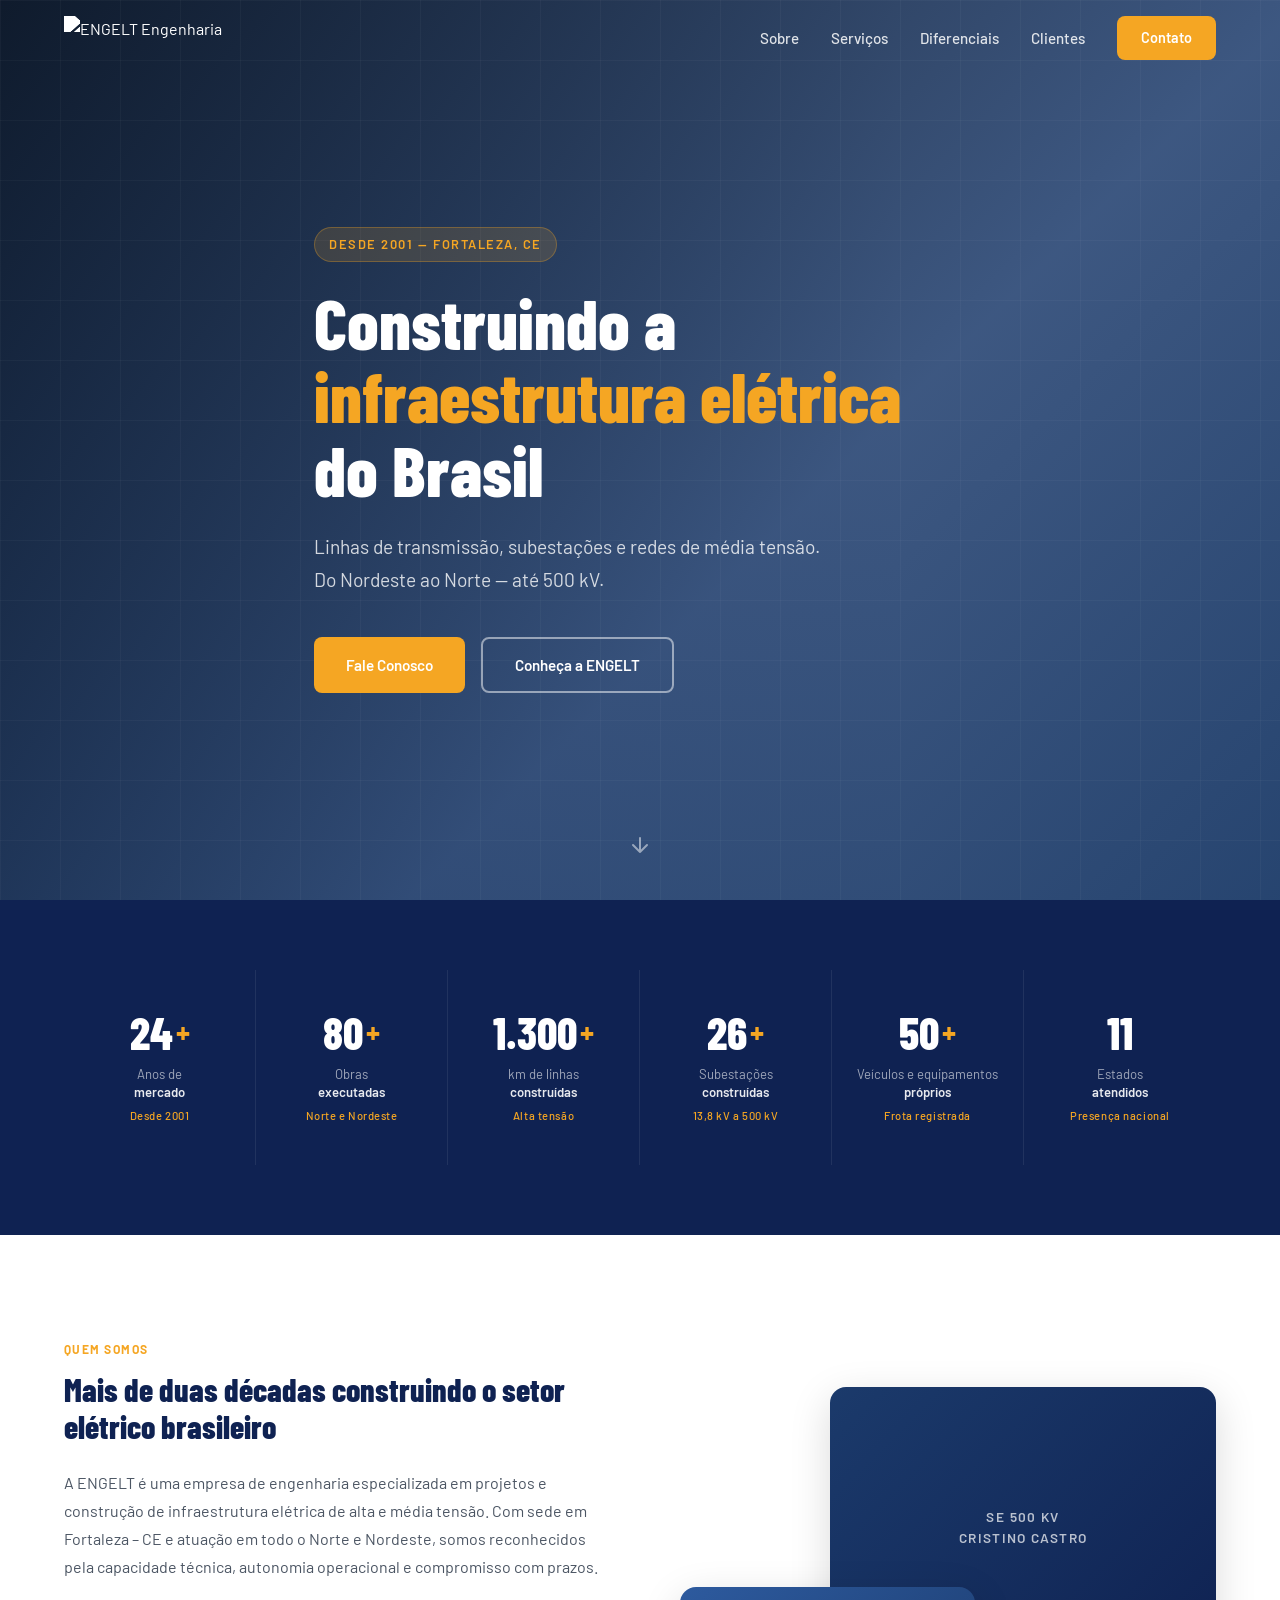
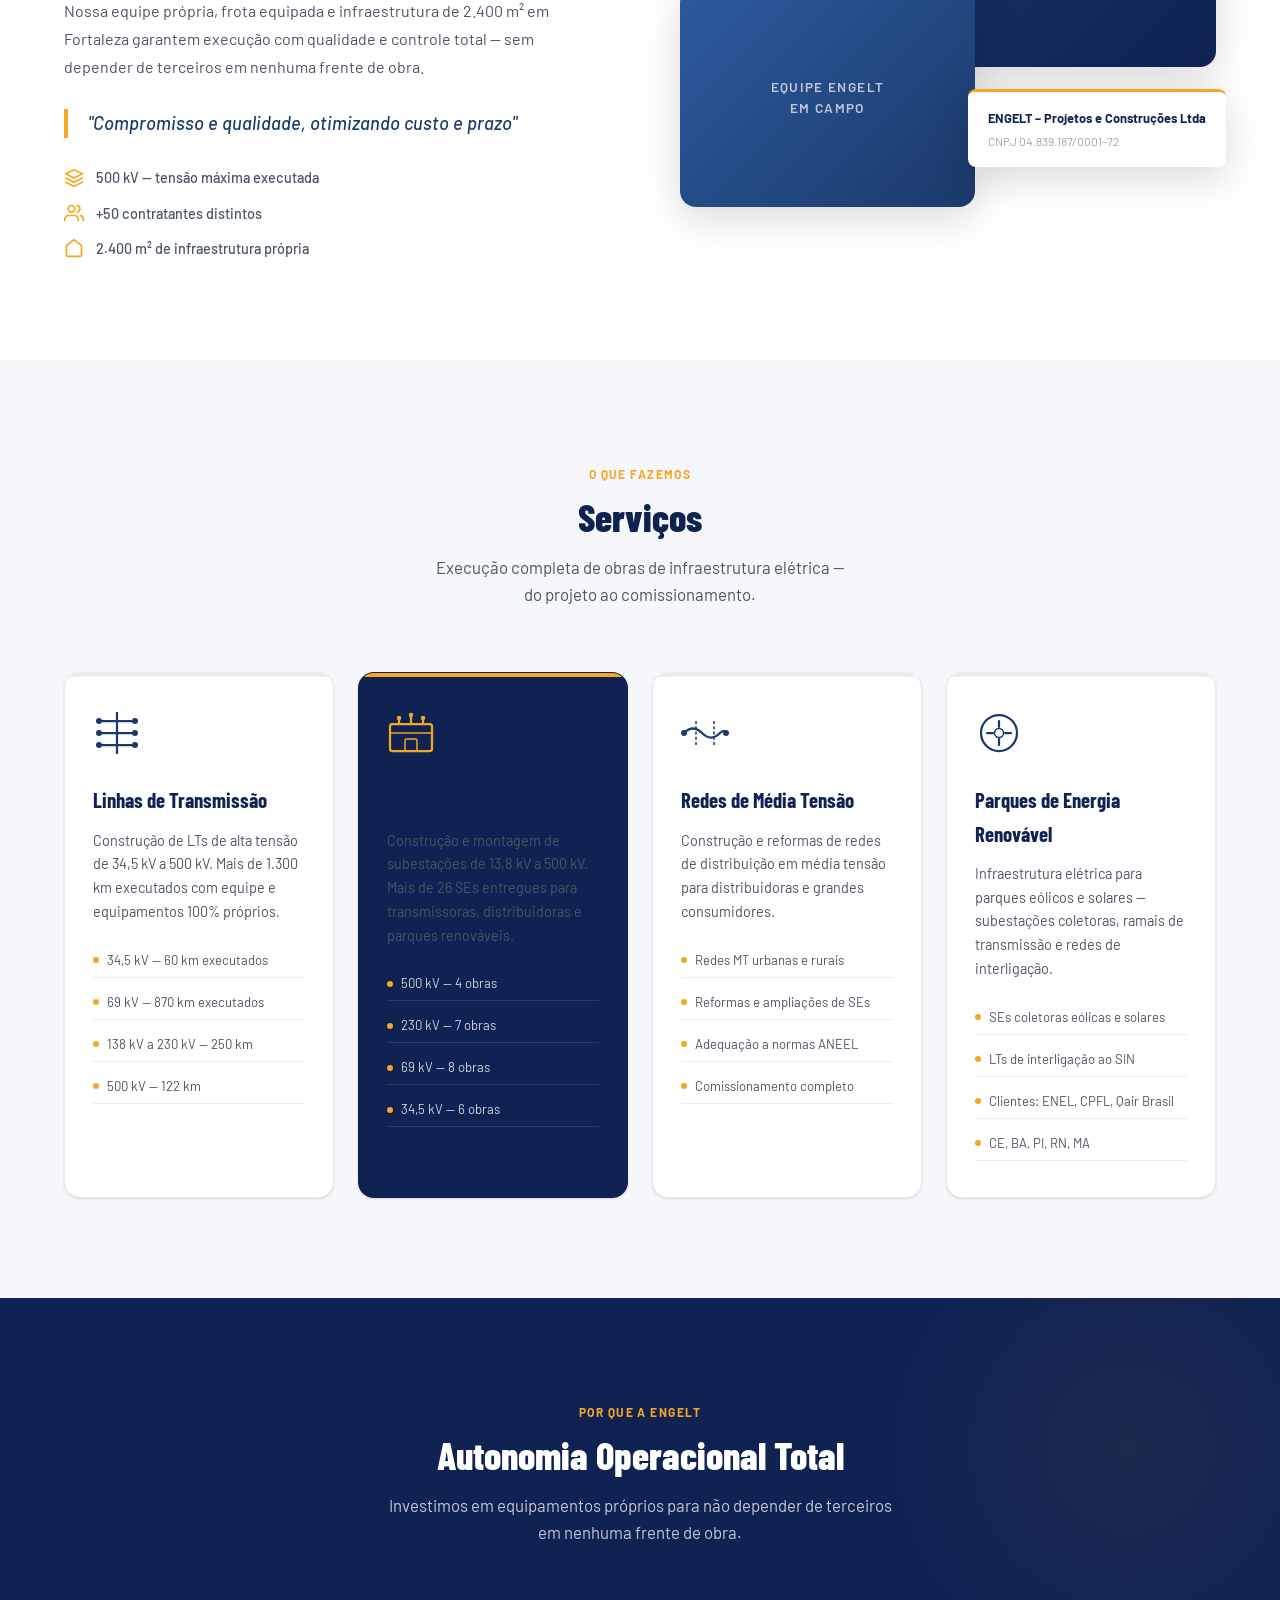
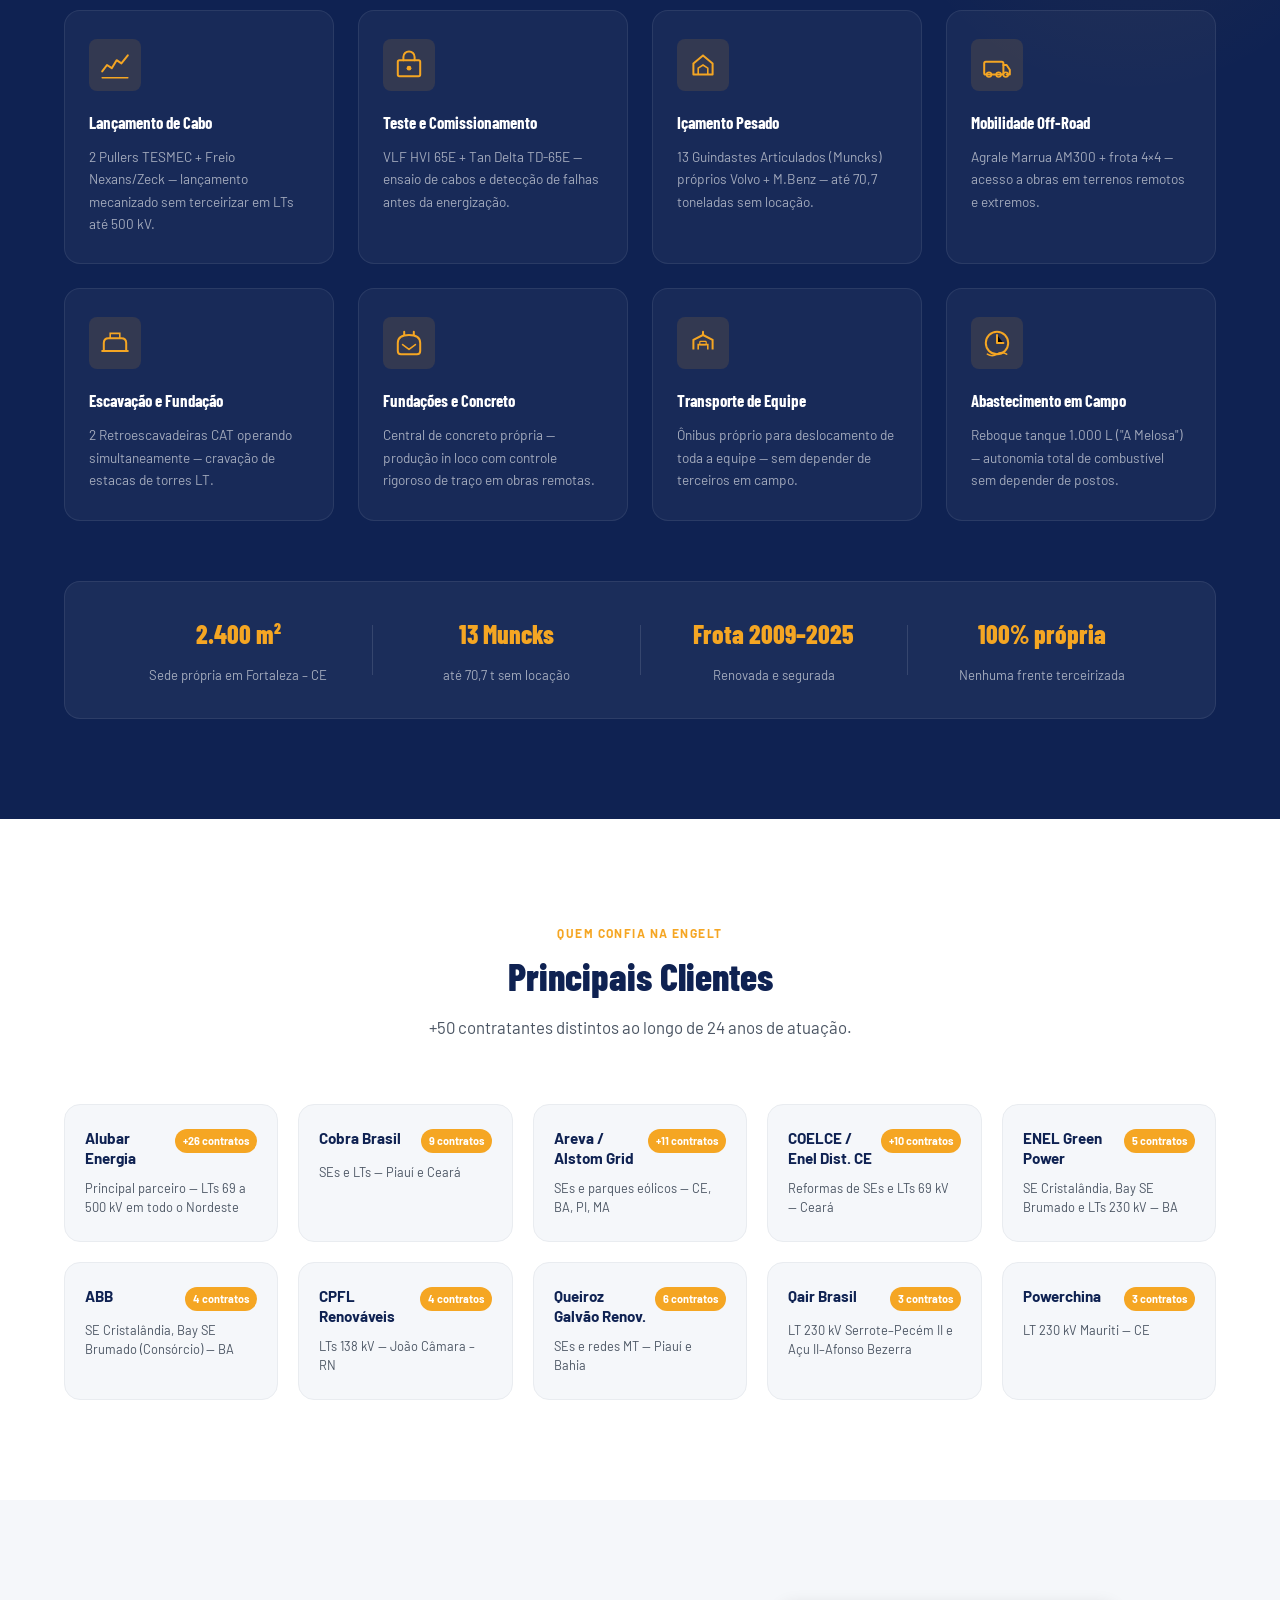
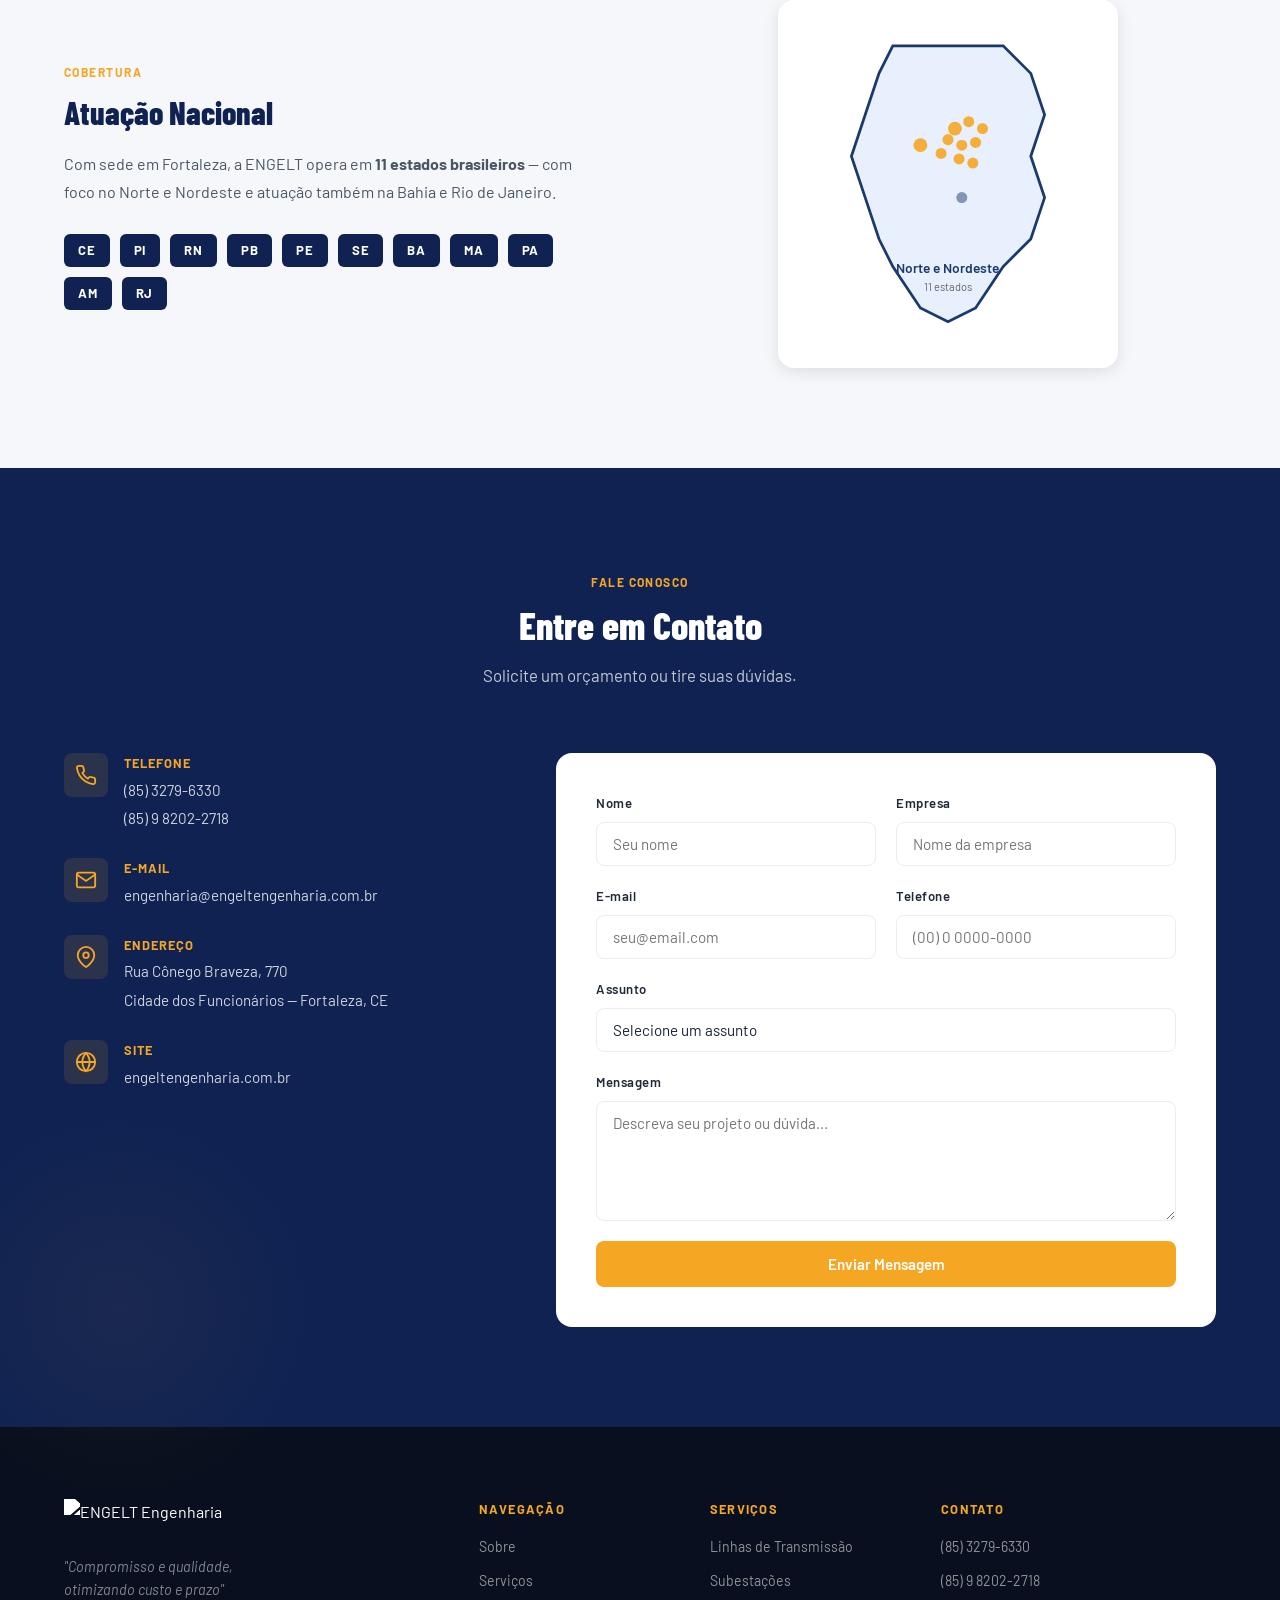
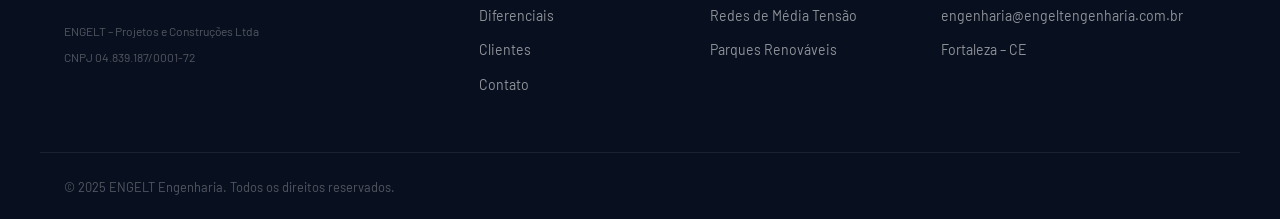
==== index.html @ f43aaa94 "Site institucional ENGELT Engenharia Site moderno em HTML/CSS/JS — navbar responsiva, seções de núme" ====
<!DOCTYPE html>
<html lang="pt-BR">
<head>
  <meta charset="UTF-8" />
  <meta name="viewport" content="width=device-width, initial-scale=1.0" />
  <title>ENGELT Engenharia — Infraestrutura Elétrica</title>
  <meta name="description" content="ENGELT Engenharia — +24 anos construindo a infraestrutura elétrica do Brasil. Linhas de transmissão, subestações e redes de média tensão até 500 kV." />
  <link rel="preconnect" href="https://fonts.googleapis.com" />
  <link rel="preconnect" href="https://fonts.gstatic.com" crossorigin />
  <link href="https://fonts.googleapis.com/css2?family=Barlow:ital,wght@0,400;0,500;0,600;0,700;0,800;1,400&family=Barlow+Condensed:wght@600;700;800&display=swap" rel="stylesheet" />
  <link rel="stylesheet" href="style.css" />
</head>
<body>

  <!-- ═══════════════════════════════════════════ NAVBAR -->
  <header class="navbar" id="navbar">
    <div class="container navbar__inner">
      <a href="#inicio" class="navbar__logo">
        <img src="../LOGO FUNDO TRANSPARENTE.png" alt="ENGELT Engenharia" height="44" />
      </a>
      <nav class="navbar__links" id="navLinks">
        <a href="#sobre">Sobre</a>
        <a href="#servicos">Serviços</a>
        <a href="#diferenciais">Diferenciais</a>
        <a href="#clientes">Clientes</a>
        <a href="#contato" class="btn btn--nav">Contato</a>
      </nav>
      <button class="navbar__toggle" id="navToggle" aria-label="Menu">
        <span></span><span></span><span></span>
      </button>
    </div>
  </header>

  <!-- ═══════════════════════════════════════════ HERO -->
  <section class="hero" id="inicio">
    <div class="hero__overlay"></div>
    <div class="hero__bg"></div>
    <div class="container hero__content">
      <span class="hero__tag">Desde 2001 — Fortaleza, CE</span>
      <h1 class="hero__title">
        Construindo a<br />
        <em>infraestrutura elétrica</em><br />
        do Brasil
      </h1>
      <p class="hero__sub">
        Linhas de transmissão, subestações e redes de média tensão.<br />
        Do Nordeste ao Norte — até 500 kV.
      </p>
      <div class="hero__actions">
        <a href="#contato" class="btn btn--primary">Fale Conosco</a>
        <a href="#sobre" class="btn btn--outline">Conheça a ENGELT</a>
      </div>
    </div>
    <a href="#numeros" class="hero__scroll" aria-label="Rolar">
      <svg viewBox="0 0 24 24" width="24" height="24"><path d="M12 5v14M5 12l7 7 7-7" stroke="currentColor" stroke-width="2" fill="none" stroke-linecap="round" stroke-linejoin="round"/></svg>
    </a>
  </section>

  <!-- ═══════════════════════════════════════════ NÚMEROS -->
  <section class="numeros" id="numeros">
    <div class="container">
      <div class="numeros__grid">
        <div class="numeros__item" data-aos>
          <span class="numeros__valor" data-count="24">0</span>
          <span class="numeros__plus">+</span>
          <p class="numeros__label">Anos de<br/><strong>mercado</strong></p>
          <span class="numeros__detalhe">Desde 2001</span>
        </div>
        <div class="numeros__item" data-aos>
          <span class="numeros__valor" data-count="80">0</span>
          <span class="numeros__plus">+</span>
          <p class="numeros__label">Obras<br/><strong>executadas</strong></p>
          <span class="numeros__detalhe">Norte e Nordeste</span>
        </div>
        <div class="numeros__item" data-aos>
          <span class="numeros__valor" data-count="1300">0</span>
          <span class="numeros__plus">+</span>
          <p class="numeros__label">km de linhas<br/><strong>construídas</strong></p>
          <span class="numeros__detalhe">Alta tensão</span>
        </div>
        <div class="numeros__item" data-aos>
          <span class="numeros__valor" data-count="26">0</span>
          <span class="numeros__plus">+</span>
          <p class="numeros__label">Subestações<br/><strong>construídas</strong></p>
          <span class="numeros__detalhe">13,8 kV a 500 kV</span>
        </div>
        <div class="numeros__item" data-aos>
          <span class="numeros__valor" data-count="50">0</span>
          <span class="numeros__plus">+</span>
          <p class="numeros__label">Veículos e equipamentos<br/><strong>próprios</strong></p>
          <span class="numeros__detalhe">Frota registrada</span>
        </div>
        <div class="numeros__item" data-aos>
          <span class="numeros__valor" data-count="11">0</span>
          <span class="numeros__plus"></span>
          <p class="numeros__label">Estados<br/><strong>atendidos</strong></p>
          <span class="numeros__detalhe">Presença nacional</span>
        </div>
      </div>
    </div>
  </section>

  <!-- ═══════════════════════════════════════════ SOBRE -->
  <section class="sobre" id="sobre">
    <div class="container sobre__inner">
      <div class="sobre__texto" data-aos>
        <span class="label-tag">Quem Somos</span>
        <h2>Mais de duas décadas construindo o setor elétrico brasileiro</h2>
        <p>
          A ENGELT é uma empresa de engenharia especializada em projetos e construção de infraestrutura elétrica de alta e média tensão. Com sede em Fortaleza – CE e atuação em todo o Norte e Nordeste, somos reconhecidos pela capacidade técnica, autonomia operacional e compromisso com prazos.
        </p>
        <p>
          Nossa equipe própria, frota equipada e infraestrutura de 2.400 m² em Fortaleza garantem execução com qualidade e controle total — sem depender de terceiros em nenhuma frente de obra.
        </p>
        <div class="sobre__destaque">
          <blockquote>
            "Compromisso e qualidade, otimizando custo e prazo"
          </blockquote>
        </div>
        <div class="sobre__badges">
          <div class="badge">
            <svg viewBox="0 0 24 24" width="20" height="20"><path d="M12 2L2 7l10 5 10-5-10-5zM2 17l10 5 10-5M2 12l10 5 10-5" stroke="currentColor" stroke-width="2" fill="none" stroke-linecap="round" stroke-linejoin="round"/></svg>
            <span>500 kV — tensão máxima executada</span>
          </div>
          <div class="badge">
            <svg viewBox="0 0 24 24" width="20" height="20"><path d="M17 21v-2a4 4 0 0 0-4-4H5a4 4 0 0 0-4 4v2M9 11a4 4 0 1 0 0-8 4 4 0 0 0 0 8zM23 21v-2a4 4 0 0 0-3-3.87M16 3.13a4 4 0 0 1 0 7.75" stroke="currentColor" stroke-width="2" fill="none" stroke-linecap="round" stroke-linejoin="round"/></svg>
            <span>+50 contratantes distintos</span>
          </div>
          <div class="badge">
            <svg viewBox="0 0 24 24" width="20" height="20"><path d="M3 9l9-7 9 7v11a2 2 0 0 1-2 2H5a2 2 0 0 1-2-2z" stroke="currentColor" stroke-width="2" fill="none" stroke-linecap="round" stroke-linejoin="round"/></svg>
            <span>2.400 m² de infraestrutura própria</span>
          </div>
        </div>
      </div>
      <div class="sobre__visual" data-aos>
        <div class="sobre__card-img sobre__card-img--1">
          <div class="img-placeholder img-placeholder--obra">
            <span>SE 500 kV<br/>Cristino Castro</span>
          </div>
        </div>
        <div class="sobre__card-img sobre__card-img--2">
          <div class="img-placeholder img-placeholder--equipe">
            <span>Equipe ENGELT<br/>em campo</span>
          </div>
        </div>
        <div class="sobre__stat-card">
          <strong>ENGELT – Projetos e Construções Ltda</strong>
          <span>CNPJ 04.839.187/0001-72</span>
        </div>
      </div>
    </div>
  </section>

  <!-- ═══════════════════════════════════════════ SERVIÇOS -->
  <section class="servicos" id="servicos">
    <div class="container">
      <div class="section-header" data-aos>
        <span class="label-tag">O que Fazemos</span>
        <h2>Serviços</h2>
        <p>Execução completa de obras de infraestrutura elétrica —<br/>do projeto ao comissionamento.</p>
      </div>
      <div class="servicos__grid">

        <div class="servico-card" data-aos>
          <div class="servico-card__icon">
            <svg viewBox="0 0 64 64" width="48" height="48">
              <line x1="32" y1="4" x2="32" y2="60" stroke="currentColor" stroke-width="3"/>
              <line x1="8" y1="16" x2="56" y2="16" stroke="currentColor" stroke-width="3"/>
              <line x1="8" y1="32" x2="56" y2="32" stroke="currentColor" stroke-width="3"/>
              <line x1="8" y1="48" x2="56" y2="48" stroke="currentColor" stroke-width="3"/>
              <circle cx="8" cy="16" r="4" fill="currentColor"/>
              <circle cx="56" cy="16" r="4" fill="currentColor"/>
              <circle cx="8" cy="32" r="4" fill="currentColor"/>
              <circle cx="56" cy="32" r="4" fill="currentColor"/>
              <circle cx="8" cy="48" r="4" fill="currentColor"/>
              <circle cx="56" cy="48" r="4" fill="currentColor"/>
            </svg>
          </div>
          <h3>Linhas de Transmissão</h3>
          <p>Construção de LTs de alta tensão de 34,5 kV a 500 kV. Mais de 1.300 km executados com equipe e equipamentos 100% próprios.</p>
          <ul class="servico-card__list">
            <li>34,5 kV — 60 km executados</li>
            <li>69 kV — 870 km executados</li>
            <li>138 kV a 230 kV — 250 km</li>
            <li>500 kV — 122 km</li>
          </ul>
        </div>

        <div class="servico-card servico-card--destaque" data-aos>
          <div class="servico-card__icon">
            <svg viewBox="0 0 64 64" width="48" height="48">
              <rect x="4" y="20" width="56" height="36" rx="3" stroke="currentColor" stroke-width="3" fill="none"/>
              <path d="M4 32h56" stroke="currentColor" stroke-width="2"/>
              <path d="M16 20V12M32 20V8M48 20V12" stroke="currentColor" stroke-width="3" stroke-linecap="round"/>
              <circle cx="16" cy="12" r="3" fill="currentColor"/>
              <circle cx="32" cy="8" r="3" fill="currentColor"/>
              <circle cx="48" cy="12" r="3" fill="currentColor"/>
              <rect x="24" y="40" width="16" height="16" rx="2" stroke="currentColor" stroke-width="2" fill="none"/>
            </svg>
          </div>
          <h3>Subestações</h3>
          <p>Construção e montagem de subestações de 13,8 kV a 500 kV. Mais de 26 SEs entregues para transmissoras, distribuidoras e parques renováveis.</p>
          <ul class="servico-card__list">
            <li>500 kV — 4 obras</li>
            <li>230 kV — 7 obras</li>
            <li>69 kV — 8 obras</li>
            <li>34,5 kV — 6 obras</li>
          </ul>
        </div>

        <div class="servico-card" data-aos>
          <div class="servico-card__icon">
            <svg viewBox="0 0 64 64" width="48" height="48">
              <path d="M4 32 Q 16 20 28 32 Q 40 44 52 32 Q 58 26 60 32" stroke="currentColor" stroke-width="3" fill="none" stroke-linecap="round"/>
              <circle cx="4" cy="32" r="4" fill="currentColor"/>
              <circle cx="60" cy="32" r="4" fill="currentColor"/>
              <path d="M20 48 L20 16 M44 48 L44 16" stroke="currentColor" stroke-width="2" stroke-dasharray="4 3"/>
            </svg>
          </div>
          <h3>Redes de Média Tensão</h3>
          <p>Construção e reformas de redes de distribuição em média tensão para distribuidoras e grandes consumidores.</p>
          <ul class="servico-card__list">
            <li>Redes MT urbanas e rurais</li>
            <li>Reformas e ampliações de SEs</li>
            <li>Adequação a normas ANEEL</li>
            <li>Comissionamento completo</li>
          </ul>
        </div>

        <div class="servico-card" data-aos>
          <div class="servico-card__icon">
            <svg viewBox="0 0 64 64" width="48" height="48">
              <circle cx="32" cy="32" r="24" stroke="currentColor" stroke-width="3" fill="none"/>
              <path d="M32 16v8M32 40v8M16 32h8M40 32h8" stroke="currentColor" stroke-width="3" stroke-linecap="round"/>
              <circle cx="32" cy="32" r="6" stroke="currentColor" stroke-width="2" fill="none"/>
            </svg>
          </div>
          <h3>Parques de Energia Renovável</h3>
          <p>Infraestrutura elétrica para parques eólicos e solares — subestações coletoras, ramais de transmissão e redes de interligação.</p>
          <ul class="servico-card__list">
            <li>SEs coletoras eólicas e solares</li>
            <li>LTs de interligação ao SIN</li>
            <li>Clientes: ENEL, CPFL, Qair Brasil</li>
            <li>CE, BA, PI, RN, MA</li>
          </ul>
        </div>

      </div>
    </div>
  </section>

  <!-- ═══════════════════════════════════════════ DIFERENCIAIS -->
  <section class="diferenciais" id="diferenciais">
    <div class="container">
      <div class="section-header section-header--light" data-aos>
        <span class="label-tag label-tag--light">Por que a ENGELT</span>
        <h2>Autonomia Operacional Total</h2>
        <p>Investimos em equipamentos próprios para não depender de terceiros<br/>em nenhuma frente de obra.</p>
      </div>
      <div class="diferenciais__grid">

        <div class="diferencial" data-aos>
          <div class="diferencial__icon">
            <svg viewBox="0 0 40 40" width="32" height="32"><path d="M4 28 L10 20 L16 24 L22 14 L28 18 L36 8" stroke="currentColor" stroke-width="2.5" fill="none" stroke-linecap="round" stroke-linejoin="round"/><path d="M4 36h32" stroke="currentColor" stroke-width="2" stroke-linecap="round"/></svg>
          </div>
          <h4>Lançamento de Cabo</h4>
          <p>2 Pullers TESMEC + Freio Nexans/Zeck — lançamento mecanizado sem terceirizar em LTs até 500 kV.</p>
        </div>

        <div class="diferencial" data-aos>
          <div class="diferencial__icon">
            <svg viewBox="0 0 40 40" width="32" height="32"><rect x="6" y="14" width="28" height="20" rx="2" stroke="currentColor" stroke-width="2.5" fill="none"/><path d="M13 14V10a7 7 0 0 1 14 0v4" stroke="currentColor" stroke-width="2.5" fill="none" stroke-linecap="round"/><circle cx="20" cy="24" r="3" fill="currentColor"/></svg>
          </div>
          <h4>Teste e Comissionamento</h4>
          <p>VLF HVI 65E + Tan Delta TD-65E — ensaio de cabos e detecção de falhas antes da energização.</p>
        </div>

        <div class="diferencial" data-aos>
          <div class="diferencial__icon">
            <svg viewBox="0 0 40 40" width="32" height="32"><path d="M8 32 L8 18 L20 8 L32 18 L32 32 Z" stroke="currentColor" stroke-width="2.5" fill="none" stroke-linejoin="round"/><path d="M14 32 L14 24 L20 20 L26 24 L26 32" stroke="currentColor" stroke-width="2" fill="none"/></svg>
          </div>
          <h4>Içamento Pesado</h4>
          <p>13 Guindastes Articulados (Muncks) próprios Volvo + M.Benz — até 70,7 toneladas sem locação.</p>
        </div>

        <div class="diferencial" data-aos>
          <div class="diferencial__icon">
            <svg viewBox="0 0 40 40" width="32" height="32"><rect x="4" y="16" width="24" height="16" rx="2" stroke="currentColor" stroke-width="2.5" fill="none"/><circle cx="10" cy="32" r="3" stroke="currentColor" stroke-width="2" fill="none"/><circle cx="22" cy="32" r="3" stroke="currentColor" stroke-width="2" fill="none"/><path d="M28 20h4l4 6v6h-4" stroke="currentColor" stroke-width="2.5" fill="none" stroke-linecap="round" stroke-linejoin="round"/><circle cx="31" cy="32" r="3" stroke="currentColor" stroke-width="2" fill="none"/></svg>
          </div>
          <h4>Mobilidade Off-Road</h4>
          <p>Agrale Marrua AM300 + frota 4×4 — acesso a obras em terrenos remotos e extremos.</p>
        </div>

        <div class="diferencial" data-aos>
          <div class="diferencial__icon">
            <svg viewBox="0 0 40 40" width="32" height="32"><path d="M6 30 L6 20 Q6 14 12 14 L28 14 Q34 14 34 20 L34 30" stroke="currentColor" stroke-width="2.5" fill="none" stroke-linecap="round"/><path d="M4 30h32" stroke="currentColor" stroke-width="2.5" stroke-linecap="round"/><path d="M14 14 L14 8 L26 8 L26 14" stroke="currentColor" stroke-width="2" fill="none"/></svg>
          </div>
          <h4>Escavação e Fundação</h4>
          <p>2 Retroescavadeiras CAT operando simultaneamente — cravação de estacas de torres LT.</p>
        </div>

        <div class="diferencial" data-aos>
          <div class="diferencial__icon">
            <svg viewBox="0 0 40 40" width="32" height="32"><path d="M6 20 Q6 10 20 10 Q34 10 34 20 L34 30 Q34 34 30 34 L10 34 Q6 34 6 30 Z" stroke="currentColor" stroke-width="2.5" fill="none"/><path d="M14 10 L14 6 M26 10 L26 6" stroke="currentColor" stroke-width="2.5" stroke-linecap="round"/><path d="M12 22 L20 28 L28 22" stroke="currentColor" stroke-width="2" fill="none" stroke-linecap="round" stroke-linejoin="round"/></svg>
          </div>
          <h4>Fundações e Concreto</h4>
          <p>Central de concreto própria — produção in loco com controle rigoroso de traço em obras remotas.</p>
        </div>

        <div class="diferencial" data-aos>
          <div class="diferencial__icon">
            <svg viewBox="0 0 40 40" width="32" height="32"><path d="M8 28 L8 16 L20 10 L32 16 L32 28" stroke="currentColor" stroke-width="2.5" fill="none" stroke-linejoin="round"/><path d="M20 10 L20 6" stroke="currentColor" stroke-width="2.5" stroke-linecap="round"/><path d="M14 28 L14 22 L26 22 L26 28" stroke="currentColor" stroke-width="2" fill="none"/><rect x="16" y="18" width="8" height="4" rx="1" stroke="currentColor" stroke-width="1.5" fill="none"/></svg>
          </div>
          <h4>Transporte de Equipe</h4>
          <p>Ônibus próprio para deslocamento de toda a equipe — sem depender de terceiros em campo.</p>
        </div>

        <div class="diferencial" data-aos>
          <div class="diferencial__icon">
            <svg viewBox="0 0 40 40" width="32" height="32"><circle cx="20" cy="20" r="14" stroke="currentColor" stroke-width="2.5" fill="none"/><path d="M20 10 L20 20 L28 20" stroke="currentColor" stroke-width="2.5" stroke-linecap="round" stroke-linejoin="round"/><path d="M8 34 Q14 38 20 34 Q26 30 32 34" stroke="currentColor" stroke-width="2" fill="none" stroke-linecap="round"/></svg>
          </div>
          <h4>Abastecimento em Campo</h4>
          <p>Reboque tanque 1.000 L ("A Melosa") — autonomia total de combustível sem depender de postos.</p>
        </div>

      </div>

      <div class="diferenciais__infra" data-aos>
        <div class="infra__item">
          <strong>2.400 m²</strong>
          <span>Sede própria em Fortaleza – CE</span>
        </div>
        <div class="infra__sep"></div>
        <div class="infra__item">
          <strong>13 Muncks</strong>
          <span>até 70,7 t sem locação</span>
        </div>
        <div class="infra__sep"></div>
        <div class="infra__item">
          <strong>Frota 2009–2025</strong>
          <span>Renovada e segurada</span>
        </div>
        <div class="infra__sep"></div>
        <div class="infra__item">
          <strong>100% própria</strong>
          <span>Nenhuma frente terceirizada</span>
        </div>
      </div>
    </div>
  </section>

  <!-- ═══════════════════════════════════════════ CLIENTES -->
  <section class="clientes" id="clientes">
    <div class="container">
      <div class="section-header" data-aos>
        <span class="label-tag">Quem Confia na ENGELT</span>
        <h2>Principais Clientes</h2>
        <p>+50 contratantes distintos ao longo de 24 anos de atuação.</p>
      </div>
      <div class="clientes__grid">
        <div class="cliente-card" data-aos>
          <div class="cliente-card__header">
            <h4>Alubar Energia</h4>
            <span class="badge-contratos">+26 contratos</span>
          </div>
          <p>Principal parceiro — LTs 69 a 500 kV em todo o Nordeste</p>
        </div>
        <div class="cliente-card" data-aos>
          <div class="cliente-card__header">
            <h4>Cobra Brasil</h4>
            <span class="badge-contratos">9 contratos</span>
          </div>
          <p>SEs e LTs — Piauí e Ceará</p>
        </div>
        <div class="cliente-card" data-aos>
          <div class="cliente-card__header">
            <h4>Areva / Alstom Grid</h4>
            <span class="badge-contratos">+11 contratos</span>
          </div>
          <p>SEs e parques eólicos — CE, BA, PI, MA</p>
        </div>
        <div class="cliente-card" data-aos>
          <div class="cliente-card__header">
            <h4>COELCE / Enel Dist. CE</h4>
            <span class="badge-contratos">+10 contratos</span>
          </div>
          <p>Reformas de SEs e LTs 69 kV — Ceará</p>
        </div>
        <div class="cliente-card" data-aos>
          <div class="cliente-card__header">
            <h4>ENEL Green Power</h4>
            <span class="badge-contratos">5 contratos</span>
          </div>
          <p>SE Cristalândia, Bay SE Brumado e LTs 230 kV — BA</p>
        </div>
        <div class="cliente-card" data-aos>
          <div class="cliente-card__header">
            <h4>ABB</h4>
            <span class="badge-contratos">4 contratos</span>
          </div>
          <p>SE Cristalândia, Bay SE Brumado (Consórcio) — BA</p>
        </div>
        <div class="cliente-card" data-aos>
          <div class="cliente-card__header">
            <h4>CPFL Renováveis</h4>
            <span class="badge-contratos">4 contratos</span>
          </div>
          <p>LTs 138 kV — João Câmara – RN</p>
        </div>
        <div class="cliente-card" data-aos>
          <div class="cliente-card__header">
            <h4>Queiroz Galvão Renov.</h4>
            <span class="badge-contratos">6 contratos</span>
          </div>
          <p>SEs e redes MT — Piauí e Bahia</p>
        </div>
        <div class="cliente-card" data-aos>
          <div class="cliente-card__header">
            <h4>Qair Brasil</h4>
            <span class="badge-contratos">3 contratos</span>
          </div>
          <p>LT 230 kV Serrote–Pecém II e Açu II–Afonso Bezerra</p>
        </div>
        <div class="cliente-card" data-aos>
          <div class="cliente-card__header">
            <h4>Powerchina</h4>
            <span class="badge-contratos">3 contratos</span>
          </div>
          <p>LT 230 kV Mauriti — CE</p>
        </div>
      </div>
    </div>
  </section>

  <!-- ═══════════════════════════════════════════ ATUAÇÃO -->
  <section class="atuacao">
    <div class="container">
      <div class="atuacao__inner" data-aos>
        <div class="atuacao__texto">
          <span class="label-tag">Cobertura</span>
          <h2>Atuação Nacional</h2>
          <p>Com sede em Fortaleza, a ENGELT opera em <strong>11 estados brasileiros</strong> — com foco no Norte e Nordeste e atuação também na Bahia e Rio de Janeiro.</p>
          <div class="atuacao__estados">
            <span>CE</span><span>PI</span><span>RN</span><span>PB</span>
            <span>PE</span><span>SE</span><span>BA</span><span>MA</span>
            <span>PA</span><span>AM</span><span>RJ</span>
          </div>
        </div>
        <div class="atuacao__mapa">
          <!-- SVG simplificado do Brasil com estados destacados -->
          <div class="mapa-placeholder">
            <div class="mapa-placeholder__inner">
              <svg viewBox="0 0 200 220" width="100%" style="max-width:320px">
                <!-- Contorno simplificado do Brasil -->
                <path d="M60 10 L140 10 L160 30 L170 60 L160 90 L170 120 L160 150 L140 170 L120 200 L100 210 L80 200 L60 170 L50 150 L40 120 L30 90 L40 60 L50 30 Z" fill="#e8f0fe" stroke="#1B3A6B" stroke-width="2"/>
                <!-- Estados destacados (simplificado) -->
                <circle cx="105" cy="70" r="5" fill="#F5A623" opacity="0.9"/>
                <circle cx="115" cy="65" r="4" fill="#F5A623" opacity="0.9"/>
                <circle cx="125" cy="70" r="4" fill="#F5A623" opacity="0.9"/>
                <circle cx="120" cy="80" r="4" fill="#F5A623" opacity="0.9"/>
                <circle cx="110" cy="82" r="4" fill="#F5A623" opacity="0.9"/>
                <circle cx="100" cy="78" r="4" fill="#F5A623" opacity="0.9"/>
                <circle cx="108" cy="92" r="4" fill="#F5A623" opacity="0.9"/>
                <circle cx="118" cy="95" r="4" fill="#F5A623" opacity="0.9"/>
                <circle cx="95" cy="88" r="4" fill="#F5A623" opacity="0.9"/>
                <circle cx="80" cy="82" r="5" fill="#F5A623" opacity="0.9"/>
                <circle cx="110" cy="120" r="4" fill="#1B3A6B" opacity="0.5"/>
                <!-- Label -->
                <text x="100" y="175" text-anchor="middle" font-size="10" fill="#1B3A6B" font-family="Barlow, sans-serif" font-weight="600">Norte e Nordeste</text>
                <text x="100" y="188" text-anchor="middle" font-size="8" fill="#666" font-family="Barlow, sans-serif">11 estados</text>
              </svg>
            </div>
          </div>
        </div>
      </div>
    </div>
  </section>

  <!-- ═══════════════════════════════════════════ CONTATO -->
  <section class="contato" id="contato">
    <div class="container">
      <div class="section-header section-header--light" data-aos>
        <span class="label-tag label-tag--light">Fale Conosco</span>
        <h2>Entre em Contato</h2>
        <p>Solicite um orçamento ou tire suas dúvidas.</p>
      </div>
      <div class="contato__inner">
        <div class="contato__info" data-aos>
          <div class="contato__item">
            <div class="contato__item-icon">
              <svg viewBox="0 0 24 24" width="22" height="22"><path d="M22 16.92v3a2 2 0 0 1-2.18 2 19.79 19.79 0 0 1-8.63-3.07 19.5 19.5 0 0 1-6-6A19.79 19.79 0 0 1 2.12 4.18 2 2 0 0 1 4.11 2h3a2 2 0 0 1 2 1.72c.127.96.361 1.903.7 2.81a2 2 0 0 1-.45 2.11L8.09 9.91a16 16 0 0 0 6 6l1.27-1.27a2 2 0 0 1 2.11-.45c.907.339 1.85.573 2.81.7A2 2 0 0 1 22 16.92z" stroke="currentColor" stroke-width="2" fill="none"/></svg>
            </div>
            <div>
              <strong>Telefone</strong>
              <a href="tel:+558532796330">(85) 3279-6330</a>
              <a href="tel:+5585982022718">(85) 9 8202-2718</a>
            </div>
          </div>
          <div class="contato__item">
            <div class="contato__item-icon">
              <svg viewBox="0 0 24 24" width="22" height="22"><path d="M4 4h16c1.1 0 2 .9 2 2v12c0 1.1-.9 2-2 2H4c-1.1 0-2-.9-2-2V6c0-1.1.9-2 2-2z" stroke="currentColor" stroke-width="2" fill="none"/><polyline points="22,6 12,13 2,6" stroke="currentColor" stroke-width="2" fill="none"/></svg>
            </div>
            <div>
              <strong>E-mail</strong>
              <a href="mailto:engenharia@engeltengenharia.com.br">engenharia@engeltengenharia.com.br</a>
            </div>
          </div>
          <div class="contato__item">
            <div class="contato__item-icon">
              <svg viewBox="0 0 24 24" width="22" height="22"><path d="M21 10c0 7-9 13-9 13s-9-6-9-13a9 9 0 0 1 18 0z" stroke="currentColor" stroke-width="2" fill="none"/><circle cx="12" cy="10" r="3" stroke="currentColor" stroke-width="2" fill="none"/></svg>
            </div>
            <div>
              <strong>Endereço</strong>
              <span>Rua Cônego Braveza, 770</span>
              <span>Cidade dos Funcionários — Fortaleza, CE</span>
            </div>
          </div>
          <div class="contato__item">
            <div class="contato__item-icon">
              <svg viewBox="0 0 24 24" width="22" height="22"><circle cx="12" cy="12" r="10" stroke="currentColor" stroke-width="2" fill="none"/><path d="M2 12h20M12 2a15.3 15.3 0 0 1 4 10 15.3 15.3 0 0 1-4 10 15.3 15.3 0 0 1-4-10 15.3 15.3 0 0 1 4-10z" stroke="currentColor" stroke-width="2" fill="none"/></svg>
            </div>
            <div>
              <strong>Site</strong>
              <span>engeltengenharia.com.br</span>
            </div>
          </div>
        </div>

        <form class="contato__form" data-aos id="contatoForm">
          <div class="form-row">
            <div class="form-group">
              <label for="nome">Nome</label>
              <input type="text" id="nome" name="nome" placeholder="Seu nome" required />
            </div>
            <div class="form-group">
              <label for="empresa">Empresa</label>
              <input type="text" id="empresa" name="empresa" placeholder="Nome da empresa" />
            </div>
          </div>
          <div class="form-row">
            <div class="form-group">
              <label for="email">E-mail</label>
              <input type="email" id="email" name="email" placeholder="seu@email.com" required />
            </div>
            <div class="form-group">
              <label for="telefone">Telefone</label>
              <input type="tel" id="telefone" name="telefone" placeholder="(00) 0 0000-0000" />
            </div>
          </div>
          <div class="form-group">
            <label for="assunto">Assunto</label>
            <select id="assunto" name="assunto">
              <option value="">Selecione um assunto</option>
              <option>Orçamento — Linhas de Transmissão</option>
              <option>Orçamento — Subestações</option>
              <option>Orçamento — Redes MT</option>
              <option>Orçamento — Parques Renováveis</option>
              <option>Informações Gerais</option>
              <option>Outro</option>
            </select>
          </div>
          <div class="form-group">
            <label for="mensagem">Mensagem</label>
            <textarea id="mensagem" name="mensagem" rows="5" placeholder="Descreva seu projeto ou dúvida..." required></textarea>
          </div>
          <button type="submit" class="btn btn--primary btn--full">Enviar Mensagem</button>
        </form>
      </div>
    </div>
  </section>

  <!-- ═══════════════════════════════════════════ FOOTER -->
  <footer class="footer">
    <div class="container footer__inner">
      <div class="footer__brand">
        <img src="../LOGO FUNDO TRANSPARENTE.png" alt="ENGELT Engenharia" height="40" />
        <p>"Compromisso e qualidade,<br/>otimizando custo e prazo"</p>
        <span class="footer__cnpj">ENGELT – Projetos e Construções Ltda<br/>CNPJ 04.839.187/0001-72</span>
      </div>
      <div class="footer__links">
        <strong>Navegação</strong>
        <a href="#sobre">Sobre</a>
        <a href="#servicos">Serviços</a>
        <a href="#diferenciais">Diferenciais</a>
        <a href="#clientes">Clientes</a>
        <a href="#contato">Contato</a>
      </div>
      <div class="footer__links">
        <strong>Serviços</strong>
        <a href="#servicos">Linhas de Transmissão</a>
        <a href="#servicos">Subestações</a>
        <a href="#servicos">Redes de Média Tensão</a>
        <a href="#servicos">Parques Renováveis</a>
      </div>
      <div class="footer__contato">
        <strong>Contato</strong>
        <a href="tel:+558532796330">(85) 3279-6330</a>
        <a href="tel:+5585982022718">(85) 9 8202-2718</a>
        <a href="mailto:engenharia@engeltengenharia.com.br">engenharia@engeltengenharia.com.br</a>
        <span>Fortaleza – CE</span>
      </div>
    </div>
    <div class="footer__bottom">
      <div class="container">
        <span>© 2025 ENGELT Engenharia. Todos os direitos reservados.</span>
      </div>
    </div>
  </footer>

  <script src="script.js"></script>
</body>
</html>
---- style.css ----
/* ═══════════════════════════════════════════════════════════
   ENGELT ENGENHARIA — style.css
   ═══════════════════════════════════════════════════════════ */

/* ── Reset & Base ── */
*, *::before, *::after { box-sizing: border-box; margin: 0; padding: 0; }

:root {
  --blue-dark:    #0f2252;
  --blue:         #1B3A6B;
  --blue-mid:     #1e4a8a;
  --blue-light:   #e8f0fe;
  --orange:       #F5A623;
  --orange-dark:  #d4891a;
  --white:        #ffffff;
  --gray-100:     #f5f7fa;
  --gray-200:     #e9ecf0;
  --gray-400:     #9ca3af;
  --gray-600:     #4b5563;
  --gray-800:     #1f2937;
  --text:         #1a2233;

  --font: 'Barlow', system-ui, sans-serif;
  --font-cond: 'Barlow Condensed', 'Barlow', sans-serif;

  --radius:    8px;
  --radius-lg: 16px;
  --shadow-sm: 0 1px 3px rgba(0,0,0,.08), 0 1px 2px rgba(0,0,0,.06);
  --shadow:    0 4px 16px rgba(0,0,0,.10);
  --shadow-lg: 0 12px 40px rgba(0,0,0,.15);

  --transition: 0.25s ease;
  --section-py: 100px;
}

html { scroll-behavior: smooth; font-size: 16px; }

body {
  font-family: var(--font);
  color: var(--text);
  background: var(--white);
  line-height: 1.6;
  -webkit-font-smoothing: antialiased;
}

img { max-width: 100%; display: block; }
a { color: inherit; text-decoration: none; }
ul { list-style: none; }
button { cursor: pointer; border: none; background: none; font-family: inherit; }

.container {
  width: 100%;
  max-width: 1200px;
  margin: 0 auto;
  padding: 0 24px;
}

/* ── Utilities ── */
.label-tag {
  display: inline-block;
  font-size: 0.75rem;
  font-weight: 700;
  letter-spacing: 0.12em;
  text-transform: uppercase;
  color: var(--orange);
  margin-bottom: 12px;
}
.label-tag--light { color: var(--orange); }

.section-header {
  text-align: center;
  max-width: 640px;
  margin: 0 auto 64px;
}
.section-header h2 {
  font-family: var(--font-cond);
  font-size: clamp(2rem, 3vw, 2.75rem);
  font-weight: 800;
  line-height: 1.1;
  color: var(--blue-dark);
  margin-bottom: 16px;
}
.section-header p {
  color: var(--gray-600);
  font-size: 1.05rem;
}
.section-header--light h2 { color: var(--white); }
.section-header--light p  { color: rgba(255,255,255,.75); }

/* ── Buttons ── */
.btn {
  display: inline-flex;
  align-items: center;
  gap: 8px;
  padding: 14px 32px;
  border-radius: var(--radius);
  font-family: var(--font);
  font-size: 0.95rem;
  font-weight: 600;
  transition: all var(--transition);
  white-space: nowrap;
}
.btn--primary {
  background: var(--orange);
  color: var(--white);
}
.btn--primary:hover {
  background: var(--orange-dark);
  transform: translateY(-2px);
  box-shadow: 0 6px 20px rgba(245,166,35,.4);
}
.btn--outline {
  background: transparent;
  color: var(--white);
  border: 2px solid rgba(255,255,255,.5);
}
.btn--outline:hover {
  border-color: var(--white);
  background: rgba(255,255,255,.1);
}
.btn--nav {
  background: var(--orange);
  color: var(--white);
  padding: 10px 24px;
  font-size: 0.9rem;
}
.btn--nav:hover { background: var(--orange-dark); }
.btn--full { width: 100%; justify-content: center; }

/* ── AOS (Animate on Scroll) ── */
[data-aos] {
  opacity: 0;
  transform: translateY(28px);
  transition: opacity 0.6s ease, transform 0.6s ease;
}
[data-aos].aos-visible {
  opacity: 1;
  transform: translateY(0);
}

/* ═══════════════════════════════════════════ NAVBAR */
.navbar {
  position: fixed;
  top: 0;
  left: 0;
  right: 0;
  z-index: 1000;
  padding: 16px 0;
  transition: background var(--transition), box-shadow var(--transition), padding var(--transition);
}
.navbar.scrolled {
  background: var(--blue-dark);
  box-shadow: 0 2px 20px rgba(0,0,0,.25);
  padding: 10px 0;
}
.navbar__inner {
  display: flex;
  align-items: center;
  justify-content: space-between;
  gap: 24px;
}
.navbar__logo img { height: 44px; transition: height var(--transition); filter: brightness(0) invert(1); }
.navbar.scrolled .navbar__logo img { height: 38px; }
.navbar__links {
  display: flex;
  align-items: center;
  gap: 32px;
}
.navbar__links a:not(.btn) {
  color: rgba(255,255,255,.85);
  font-size: 0.95rem;
  font-weight: 500;
  transition: color var(--transition);
  position: relative;
}
.navbar__links a:not(.btn)::after {
  content: '';
  position: absolute;
  bottom: -4px;
  left: 0;
  width: 0;
  height: 2px;
  background: var(--orange);
  transition: width var(--transition);
}
.navbar__links a:not(.btn):hover { color: var(--white); }
.navbar__links a:not(.btn):hover::after { width: 100%; }
.navbar__toggle {
  display: none;
  flex-direction: column;
  gap: 5px;
  width: 32px;
  padding: 4px 0;
}
.navbar__toggle span {
  display: block;
  height: 2px;
  background: var(--white);
  border-radius: 2px;
  transition: all var(--transition);
}

/* ═══════════════════════════════════════════ HERO */
.hero {
  position: relative;
  min-height: 100vh;
  display: flex;
  align-items: center;
  overflow: hidden;
}
.hero__bg {
  position: absolute;
  inset: 0;
  background:
    linear-gradient(135deg, #0a1628 0%, #1B3A6B 40%, #0f3060 100%);
  background-image:
    linear-gradient(135deg, rgba(10,22,40,.95) 0%, rgba(27,58,107,.85) 60%, rgba(15,48,96,.9) 100%),
    url('img/hero-bg.jpg');
  background-size: cover;
  background-position: center;
}
/* Grid pattern overlay */
.hero__bg::after {
  content: '';
  position: absolute;
  inset: 0;
  background-image:
    linear-gradient(rgba(255,255,255,.03) 1px, transparent 1px),
    linear-gradient(90deg, rgba(255,255,255,.03) 1px, transparent 1px);
  background-size: 60px 60px;
}
.hero__overlay {
  position: absolute;
  inset: 0;
  background: linear-gradient(to right, rgba(10,22,40,.6) 0%, transparent 70%);
  pointer-events: none;
}
.hero__content {
  position: relative;
  z-index: 2;
  max-width: 700px;
  padding-top: 100px;
  padding-bottom: 80px;
}
.hero__tag {
  display: inline-block;
  font-size: 0.8rem;
  font-weight: 600;
  letter-spacing: 0.12em;
  text-transform: uppercase;
  color: var(--orange);
  background: rgba(245,166,35,.15);
  border: 1px solid rgba(245,166,35,.3);
  padding: 6px 14px;
  border-radius: 100px;
  margin-bottom: 24px;
}
.hero__title {
  font-family: var(--font-cond);
  font-size: clamp(2.6rem, 5.5vw, 4.5rem);
  font-weight: 800;
  line-height: 1.05;
  color: var(--white);
  margin-bottom: 24px;
}
.hero__title em {
  font-style: normal;
  color: var(--orange);
}
.hero__sub {
  font-size: clamp(1rem, 1.5vw, 1.2rem);
  color: rgba(255,255,255,.8);
  margin-bottom: 40px;
  line-height: 1.7;
}
.hero__actions {
  display: flex;
  gap: 16px;
  flex-wrap: wrap;
}
.hero__scroll {
  position: absolute;
  bottom: 36px;
  left: 50%;
  transform: translateX(-50%);
  color: rgba(255,255,255,.5);
  animation: bounce 2.5s ease-in-out infinite;
  z-index: 2;
  transition: color var(--transition);
}
.hero__scroll:hover { color: var(--orange); }
@keyframes bounce {
  0%, 100% { transform: translateX(-50%) translateY(0); }
  50%       { transform: translateX(-50%) translateY(8px); }
}

/* ═══════════════════════════════════════════ NÚMEROS */
.numeros {
  background: var(--blue-dark);
  padding: 70px 0;
}
.numeros__grid {
  display: grid;
  grid-template-columns: repeat(6, 1fr);
  gap: 0;
}
.numeros__item {
  position: relative;
  text-align: center;
  padding: 40px 20px;
  border-right: 1px solid rgba(255,255,255,.08);
}
.numeros__item:last-child { border-right: none; }
.numeros__item::before {
  content: '';
  position: absolute;
  top: 50%;
  left: 50%;
  width: 0;
  height: 0;
  background: rgba(245,166,35,.05);
  border-radius: 50%;
  transform: translate(-50%, -50%);
  transition: width 0.4s ease, height 0.4s ease;
}
.numeros__item:hover::before { width: 140px; height: 140px; }

.numeros__valor {
  display: inline-block;
  font-family: var(--font-cond);
  font-size: clamp(2.2rem, 3.5vw, 3.2rem);
  font-weight: 800;
  color: var(--white);
  line-height: 1;
}
.numeros__plus {
  font-family: var(--font-cond);
  font-size: 2rem;
  font-weight: 700;
  color: var(--orange);
  vertical-align: super;
  line-height: 1;
}
.numeros__label {
  font-size: 0.82rem;
  color: rgba(255,255,255,.6);
  line-height: 1.4;
  margin-top: 8px;
}
.numeros__label strong {
  display: block;
  color: rgba(255,255,255,.9);
  font-weight: 600;
}
.numeros__detalhe {
  display: block;
  font-size: 0.7rem;
  color: var(--orange);
  margin-top: 6px;
  font-weight: 500;
  letter-spacing: 0.05em;
}

/* ═══════════════════════════════════════════ SOBRE */
.sobre {
  padding: var(--section-py) 0;
  background: var(--white);
}
.sobre__inner {
  display: grid;
  grid-template-columns: 1fr 1fr;
  gap: 80px;
  align-items: center;
}
.sobre__texto .label-tag { margin-bottom: 12px; }
.sobre__texto h2 {
  font-family: var(--font-cond);
  font-size: clamp(1.8rem, 2.5vw, 2.5rem);
  font-weight: 800;
  color: var(--blue-dark);
  line-height: 1.15;
  margin-bottom: 24px;
}
.sobre__texto p {
  color: var(--gray-600);
  font-size: 1rem;
  line-height: 1.75;
  margin-bottom: 16px;
}
.sobre__destaque {
  margin: 28px 0;
  border-left: 4px solid var(--orange);
  padding-left: 20px;
}
.sobre__destaque blockquote {
  font-size: 1.15rem;
  font-style: italic;
  color: var(--blue);
  font-weight: 500;
}
.sobre__badges {
  display: flex;
  flex-direction: column;
  gap: 12px;
  margin-top: 28px;
}
.badge {
  display: flex;
  align-items: center;
  gap: 12px;
  font-size: 0.9rem;
  font-weight: 500;
  color: var(--gray-600);
}
.badge svg { color: var(--orange); flex-shrink: 0; }

/* Visual side */
.sobre__visual {
  position: relative;
  height: 420px;
}
.sobre__card-img {
  position: absolute;
  border-radius: var(--radius-lg);
  overflow: hidden;
  box-shadow: var(--shadow-lg);
}
.sobre__card-img--1 {
  width: 72%;
  height: 280px;
  top: 0;
  right: 0;
}
.sobre__card-img--2 {
  width: 55%;
  height: 220px;
  bottom: 0;
  left: 0;
  z-index: 2;
}
.img-placeholder {
  width: 100%;
  height: 100%;
  display: flex;
  align-items: center;
  justify-content: center;
}
.img-placeholder--obra {
  background: linear-gradient(135deg, #1B3A6B, #0f2252);
}
.img-placeholder--equipe {
  background: linear-gradient(135deg, #2d5a9e, #1B3A6B);
}
.img-placeholder span {
  color: rgba(255,255,255,.7);
  font-size: 0.85rem;
  font-weight: 600;
  text-align: center;
  text-transform: uppercase;
  letter-spacing: 0.1em;
}
.sobre__stat-card {
  position: absolute;
  bottom: 40px;
  right: -10px;
  background: var(--white);
  border-radius: var(--radius);
  padding: 16px 20px;
  box-shadow: var(--shadow-lg);
  z-index: 3;
  display: flex;
  flex-direction: column;
  gap: 4px;
  border-top: 3px solid var(--orange);
}
.sobre__stat-card strong {
  font-size: 0.8rem;
  font-weight: 700;
  color: var(--blue-dark);
}
.sobre__stat-card span {
  font-size: 0.75rem;
  color: var(--gray-400);
}

/* ═══════════════════════════════════════════ SERVIÇOS */
.servicos {
  padding: var(--section-py) 0;
  background: var(--gray-100);
}
.servicos__grid {
  display: grid;
  grid-template-columns: repeat(4, 1fr);
  gap: 24px;
}
.servico-card {
  background: var(--white);
  border-radius: var(--radius-lg);
  padding: 36px 28px;
  box-shadow: var(--shadow-sm);
  border: 1px solid var(--gray-200);
  transition: transform var(--transition), box-shadow var(--transition), border-color var(--transition);
  position: relative;
  overflow: hidden;
}
.servico-card::before {
  content: '';
  position: absolute;
  top: 0;
  left: 0;
  right: 0;
  height: 4px;
  background: var(--gray-200);
  transition: background var(--transition);
}
.servico-card:hover {
  transform: translateY(-6px);
  box-shadow: var(--shadow-lg);
  border-color: transparent;
}
.servico-card:hover::before { background: var(--orange); }
.servico-card--destaque {
  background: var(--blue-dark);
  border-color: transparent;
  color: var(--white);
}
.servico-card--destaque::before { background: var(--orange); }
.servico-card--destaque h3 { color: var(--white); }
.servico-card--destaque p  { color: rgba(255,255,255,.75); }
.servico-card--destaque .servico-card__list li { color: rgba(255,255,255,.8); border-color: rgba(255,255,255,.1); }
.servico-card--destaque .servico-card__icon { color: var(--orange); }
.servico-card__icon {
  color: var(--blue);
  margin-bottom: 20px;
}
.servico-card h3 {
  font-family: var(--font-cond);
  font-size: 1.3rem;
  font-weight: 700;
  color: var(--blue-dark);
  margin-bottom: 12px;
}
.servico-card p {
  font-size: 0.9rem;
  color: var(--gray-600);
  line-height: 1.65;
  margin-bottom: 20px;
}
.servico-card__list {
  display: flex;
  flex-direction: column;
  gap: 8px;
}
.servico-card__list li {
  font-size: 0.82rem;
  color: var(--gray-600);
  padding: 6px 0;
  border-bottom: 1px solid var(--gray-200);
  display: flex;
  align-items: center;
  gap: 8px;
}
.servico-card__list li::before {
  content: '';
  width: 6px;
  height: 6px;
  background: var(--orange);
  border-radius: 50%;
  flex-shrink: 0;
}

/* ═══════════════════════════════════════════ DIFERENCIAIS */
.diferenciais {
  padding: var(--section-py) 0;
  background: var(--blue-dark);
  position: relative;
  overflow: hidden;
}
.diferenciais::before {
  content: '';
  position: absolute;
  top: -100px;
  right: -100px;
  width: 500px;
  height: 500px;
  background: radial-gradient(circle, rgba(245,166,35,.06) 0%, transparent 70%);
  pointer-events: none;
}
.diferenciais__grid {
  display: grid;
  grid-template-columns: repeat(4, 1fr);
  gap: 24px;
  margin-bottom: 60px;
}
.diferencial {
  background: rgba(255,255,255,.04);
  border: 1px solid rgba(255,255,255,.08);
  border-radius: var(--radius-lg);
  padding: 28px 24px;
  transition: background var(--transition), border-color var(--transition), transform var(--transition);
}
.diferencial:hover {
  background: rgba(255,255,255,.08);
  border-color: rgba(245,166,35,.3);
  transform: translateY(-4px);
}
.diferencial__icon {
  width: 52px;
  height: 52px;
  background: rgba(245,166,35,.12);
  border-radius: var(--radius);
  display: flex;
  align-items: center;
  justify-content: center;
  color: var(--orange);
  margin-bottom: 18px;
}
.diferencial h4 {
  font-family: var(--font-cond);
  font-size: 1.05rem;
  font-weight: 700;
  color: var(--white);
  margin-bottom: 10px;
}
.diferencial p {
  font-size: 0.85rem;
  color: rgba(255,255,255,.6);
  line-height: 1.65;
}

/* Infra bar */
.diferenciais__infra {
  display: flex;
  align-items: center;
  justify-content: center;
  gap: 0;
  background: rgba(255,255,255,.05);
  border: 1px solid rgba(255,255,255,.08);
  border-radius: var(--radius-lg);
  padding: 32px 40px;
  flex-wrap: wrap;
}
.infra__item {
  flex: 1;
  text-align: center;
  padding: 0 20px;
  min-width: 160px;
}
.infra__item strong {
  display: block;
  font-family: var(--font-cond);
  font-size: 1.6rem;
  font-weight: 800;
  color: var(--orange);
  margin-bottom: 6px;
}
.infra__item span {
  font-size: 0.82rem;
  color: rgba(255,255,255,.6);
}
.infra__sep {
  width: 1px;
  height: 50px;
  background: rgba(255,255,255,.12);
}

/* ═══════════════════════════════════════════ CLIENTES */
.clientes {
  padding: var(--section-py) 0;
  background: var(--white);
}
.clientes__grid {
  display: grid;
  grid-template-columns: repeat(5, 1fr);
  gap: 20px;
}
.cliente-card {
  background: var(--gray-100);
  border: 1px solid var(--gray-200);
  border-radius: var(--radius-lg);
  padding: 24px 20px;
  transition: transform var(--transition), box-shadow var(--transition), border-color var(--transition);
}
.cliente-card:hover {
  transform: translateY(-4px);
  box-shadow: var(--shadow);
  border-color: var(--blue-light);
  background: var(--white);
}
.cliente-card__header {
  display: flex;
  align-items: flex-start;
  justify-content: space-between;
  gap: 8px;
  margin-bottom: 10px;
}
.cliente-card h4 {
  font-size: 0.95rem;
  font-weight: 700;
  color: var(--blue-dark);
  line-height: 1.3;
}
.badge-contratos {
  display: inline-block;
  font-size: 0.68rem;
  font-weight: 700;
  padding: 3px 8px;
  background: var(--orange);
  color: var(--white);
  border-radius: 100px;
  white-space: nowrap;
  flex-shrink: 0;
}
.cliente-card p {
  font-size: 0.8rem;
  color: var(--gray-600);
  line-height: 1.5;
}

/* ═══════════════════════════════════════════ ATUAÇÃO */
.atuacao {
  padding: var(--section-py) 0;
  background: var(--gray-100);
}
.atuacao__inner {
  display: grid;
  grid-template-columns: 1fr 1fr;
  gap: 80px;
  align-items: center;
}
.atuacao__texto .label-tag { margin-bottom: 12px; }
.atuacao__texto h2 {
  font-family: var(--font-cond);
  font-size: clamp(1.8rem, 2.5vw, 2.5rem);
  font-weight: 800;
  color: var(--blue-dark);
  line-height: 1.15;
  margin-bottom: 20px;
}
.atuacao__texto p {
  font-size: 1rem;
  color: var(--gray-600);
  line-height: 1.75;
  margin-bottom: 28px;
}
.atuacao__estados {
  display: flex;
  flex-wrap: wrap;
  gap: 10px;
}
.atuacao__estados span {
  display: inline-block;
  background: var(--blue-dark);
  color: var(--white);
  font-size: 0.82rem;
  font-weight: 700;
  padding: 6px 14px;
  border-radius: 6px;
  letter-spacing: 0.06em;
}
.atuacao__mapa {
  display: flex;
  justify-content: center;
}
.mapa-placeholder {
  width: 100%;
  max-width: 340px;
}
.mapa-placeholder__inner {
  background: var(--white);
  border-radius: var(--radius-lg);
  padding: 32px;
  box-shadow: var(--shadow);
  display: flex;
  align-items: center;
  justify-content: center;
}

/* ═══════════════════════════════════════════ CONTATO */
.contato {
  padding: var(--section-py) 0;
  background: var(--blue-dark);
  position: relative;
}
.contato::before {
  content: '';
  position: absolute;
  bottom: -80px;
  left: -80px;
  width: 400px;
  height: 400px;
  background: radial-gradient(circle, rgba(245,166,35,.05) 0%, transparent 70%);
  pointer-events: none;
}
.contato__inner {
  display: grid;
  grid-template-columns: 1fr 1.6fr;
  gap: 80px;
  align-items: start;
}
.contato__info {
  display: flex;
  flex-direction: column;
  gap: 28px;
}
.contato__item {
  display: flex;
  gap: 16px;
  align-items: flex-start;
}
.contato__item-icon {
  width: 44px;
  height: 44px;
  background: rgba(245,166,35,.12);
  border-radius: var(--radius);
  display: flex;
  align-items: center;
  justify-content: center;
  color: var(--orange);
  flex-shrink: 0;
}
.contato__item > div:last-child {
  display: flex;
  flex-direction: column;
  gap: 4px;
}
.contato__item strong {
  font-size: 0.8rem;
  font-weight: 700;
  text-transform: uppercase;
  letter-spacing: 0.08em;
  color: var(--orange);
}
.contato__item a,
.contato__item span {
  font-size: 0.95rem;
  color: rgba(255,255,255,.8);
  transition: color var(--transition);
}
.contato__item a:hover { color: var(--white); }

/* Form */
.contato__form {
  background: var(--white);
  border-radius: var(--radius-lg);
  padding: 40px;
  display: flex;
  flex-direction: column;
  gap: 20px;
}
.form-row {
  display: grid;
  grid-template-columns: 1fr 1fr;
  gap: 20px;
}
.form-group {
  display: flex;
  flex-direction: column;
  gap: 8px;
}
.form-group label {
  font-size: 0.82rem;
  font-weight: 600;
  color: var(--gray-800);
  letter-spacing: 0.04em;
}
.form-group input,
.form-group select,
.form-group textarea {
  width: 100%;
  padding: 12px 16px;
  border: 1.5px solid var(--gray-200);
  border-radius: var(--radius);
  font-family: var(--font);
  font-size: 0.95rem;
  color: var(--text);
  background: var(--white);
  transition: border-color var(--transition), box-shadow var(--transition);
  outline: none;
}
.form-group input:focus,
.form-group select:focus,
.form-group textarea:focus {
  border-color: var(--blue-mid);
  box-shadow: 0 0 0 3px rgba(27,58,107,.1);
}
.form-group textarea { resize: vertical; min-height: 120px; }
.form-group select { appearance: none; cursor: pointer; }

/* ═══════════════════════════════════════════ FOOTER */
.footer {
  background: #080f1e;
  padding: 72px 0 0;
}
.footer__inner {
  display: grid;
  grid-template-columns: 2fr 1fr 1fr 1.5fr;
  gap: 48px;
  padding-bottom: 56px;
  border-bottom: 1px solid rgba(255,255,255,.08);
}
.footer__brand img {
  height: 40px;
  filter: brightness(0) invert(1);
  margin-bottom: 16px;
}
.footer__brand p {
  font-size: 0.9rem;
  font-style: italic;
  color: rgba(255,255,255,.5);
  line-height: 1.6;
  margin-bottom: 16px;
}
.footer__cnpj {
  font-size: 0.75rem;
  color: rgba(255,255,255,.3);
  line-height: 1.6;
}
.footer__links,
.footer__contato {
  display: flex;
  flex-direction: column;
  gap: 12px;
}
.footer__links strong,
.footer__contato strong {
  font-size: 0.8rem;
  font-weight: 700;
  text-transform: uppercase;
  letter-spacing: 0.1em;
  color: var(--orange);
  margin-bottom: 4px;
}
.footer__links a,
.footer__contato a,
.footer__contato span {
  font-size: 0.88rem;
  color: rgba(255,255,255,.55);
  transition: color var(--transition);
}
.footer__links a:hover,
.footer__contato a:hover { color: var(--white); }
.footer__bottom {
  padding: 20px 0;
}
.footer__bottom span {
  font-size: 0.8rem;
  color: rgba(255,255,255,.3);
}

/* ═══════════════════════════════════════════ RESPONSIVE */
@media (max-width: 1100px) {
  .servicos__grid    { grid-template-columns: repeat(2, 1fr); }
  .clientes__grid    { grid-template-columns: repeat(3, 1fr); }
  .diferenciais__grid { grid-template-columns: repeat(2, 1fr); }
  .numeros__grid     { grid-template-columns: repeat(3, 1fr); }
  .numeros__item     { border-bottom: 1px solid rgba(255,255,255,.08); }
  .numeros__item:nth-child(3) { border-right: none; }
}

@media (max-width: 900px) {
  :root { --section-py: 70px; }
  .navbar__links { display: none; }
  .navbar__links.open {
    display: flex;
    flex-direction: column;
    position: fixed;
    inset: 0;
    background: var(--blue-dark);
    align-items: center;
    justify-content: center;
    gap: 32px;
    z-index: 999;
  }
  .navbar__links.open a:not(.btn) { font-size: 1.4rem; }
  .navbar__toggle { display: flex; z-index: 1001; }
  .sobre__inner  { grid-template-columns: 1fr; gap: 40px; }
  .sobre__visual { height: 300px; }
  .atuacao__inner { grid-template-columns: 1fr; gap: 40px; }
  .contato__inner { grid-template-columns: 1fr; gap: 40px; }
  .footer__inner  { grid-template-columns: 1fr 1fr; gap: 32px; }
}

@media (max-width: 640px) {
  :root { --section-py: 56px; }
  .numeros__grid  { grid-template-columns: repeat(2, 1fr); }
  .numeros__item:nth-child(2) { border-right: none; }
  .numeros__item:nth-child(3) { border-right: 1px solid rgba(255,255,255,.08); }
  .servicos__grid { grid-template-columns: 1fr; }
  .diferenciais__grid { grid-template-columns: 1fr; }
  .clientes__grid { grid-template-columns: repeat(2, 1fr); }
  .form-row       { grid-template-columns: 1fr; }
  .contato__form  { padding: 28px 20px; }
  .footer__inner  { grid-template-columns: 1fr; gap: 28px; }
  .hero__actions  { flex-direction: column; }
  .hero__actions .btn { width: 100%; justify-content: center; }
  .diferenciais__infra { flex-direction: column; gap: 24px; }
  .infra__sep { width: 60%; height: 1px; }
}
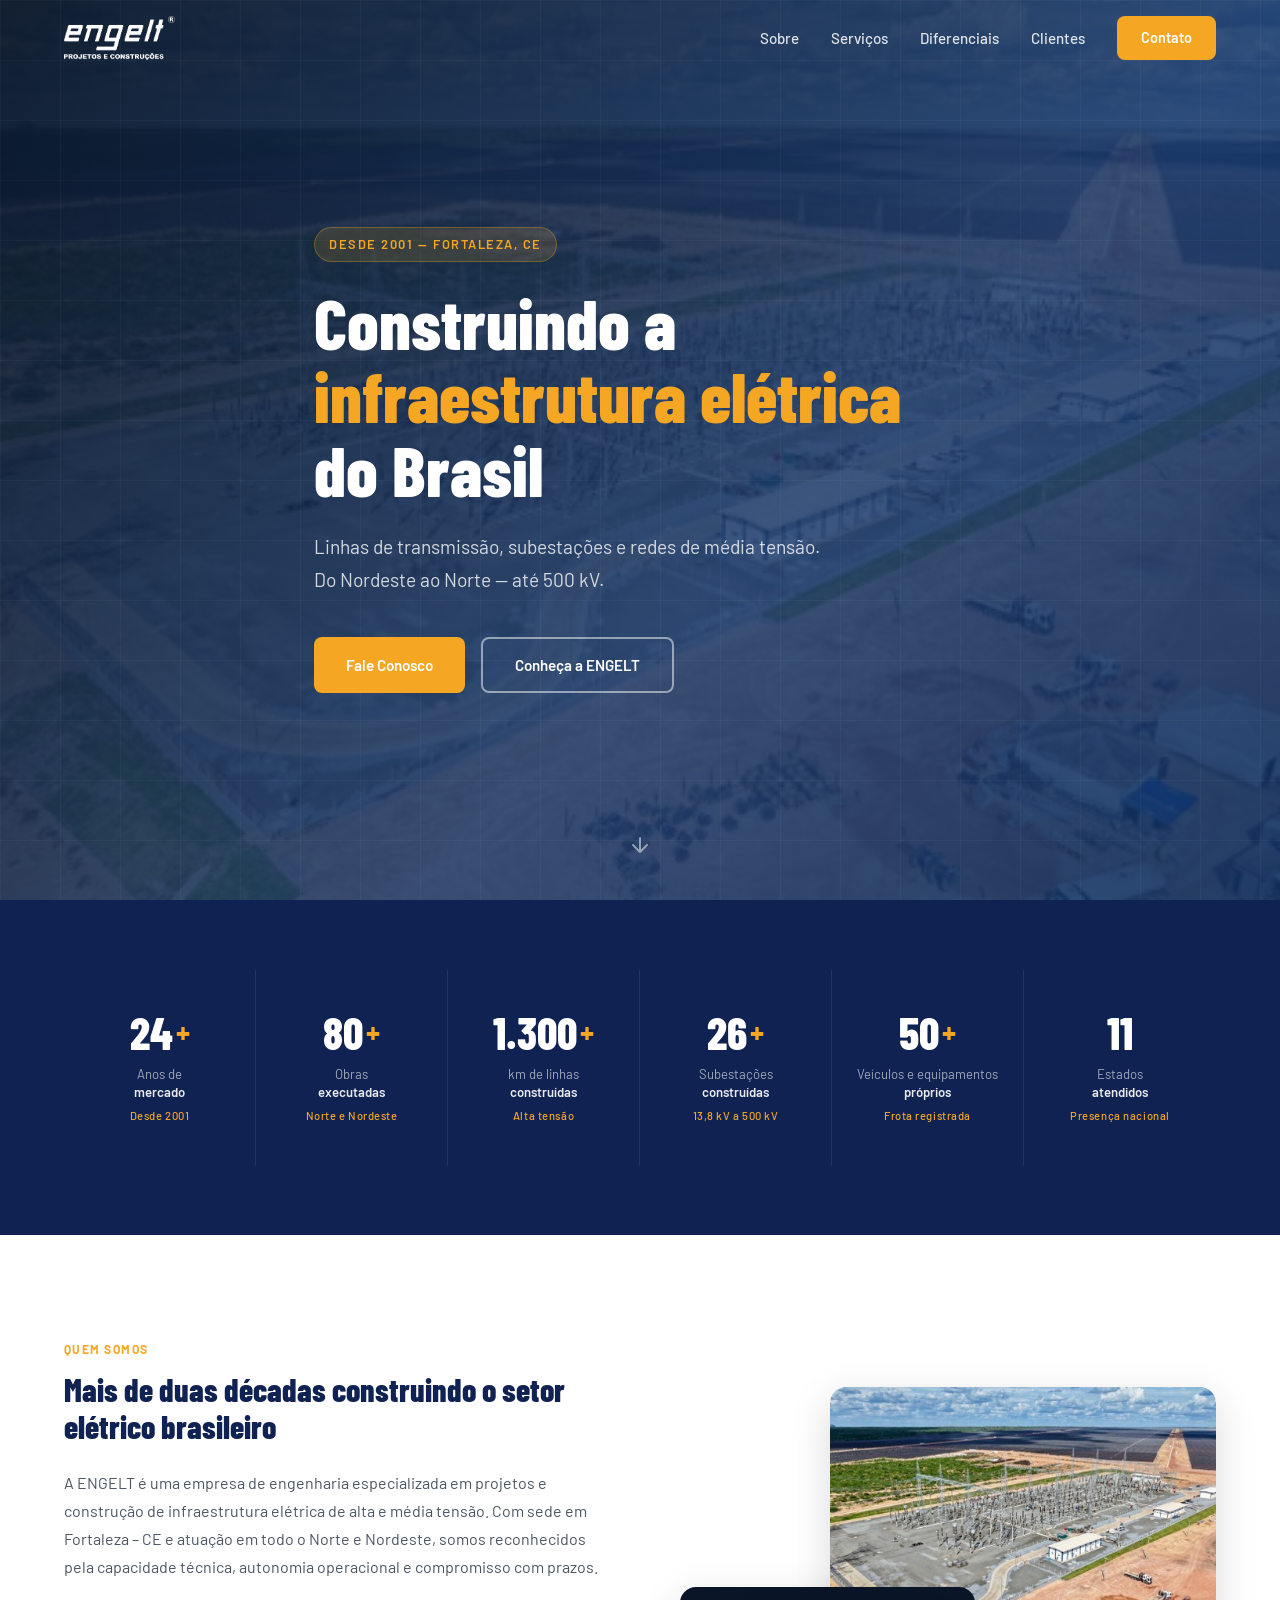
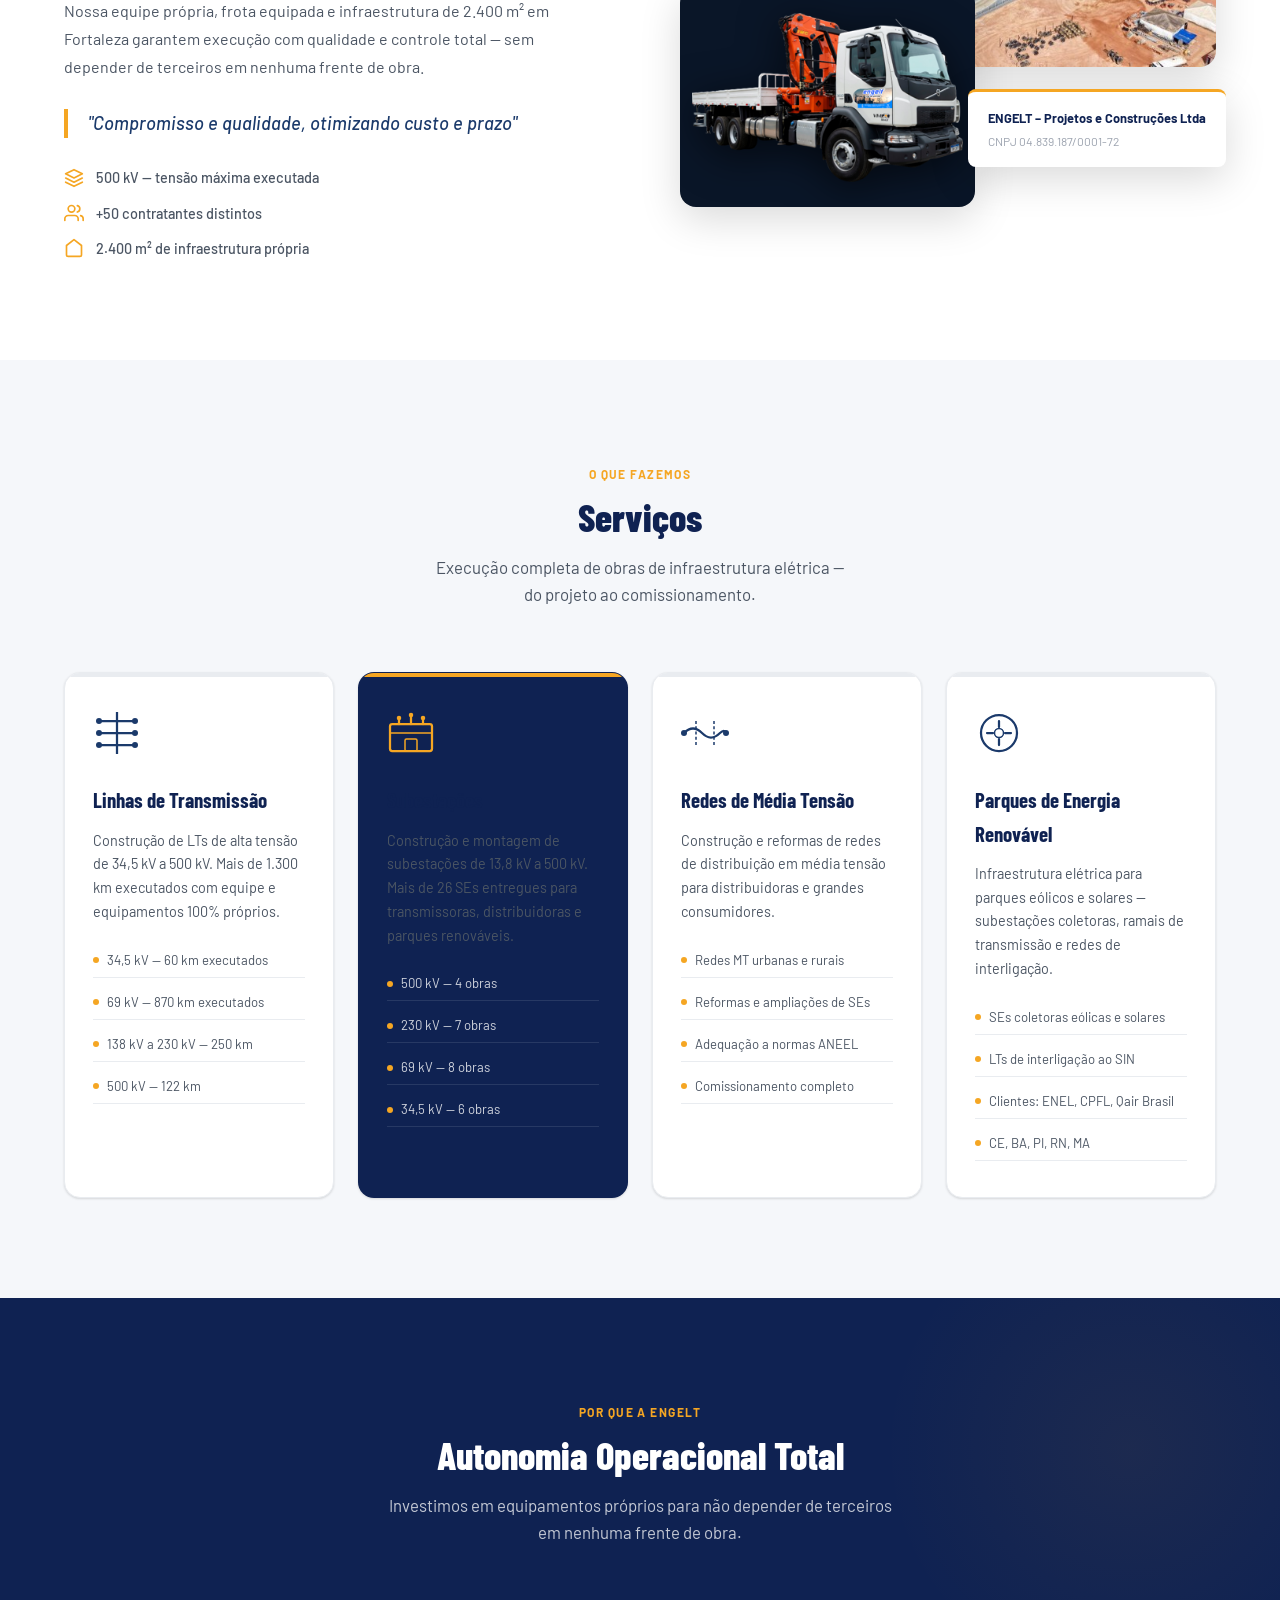
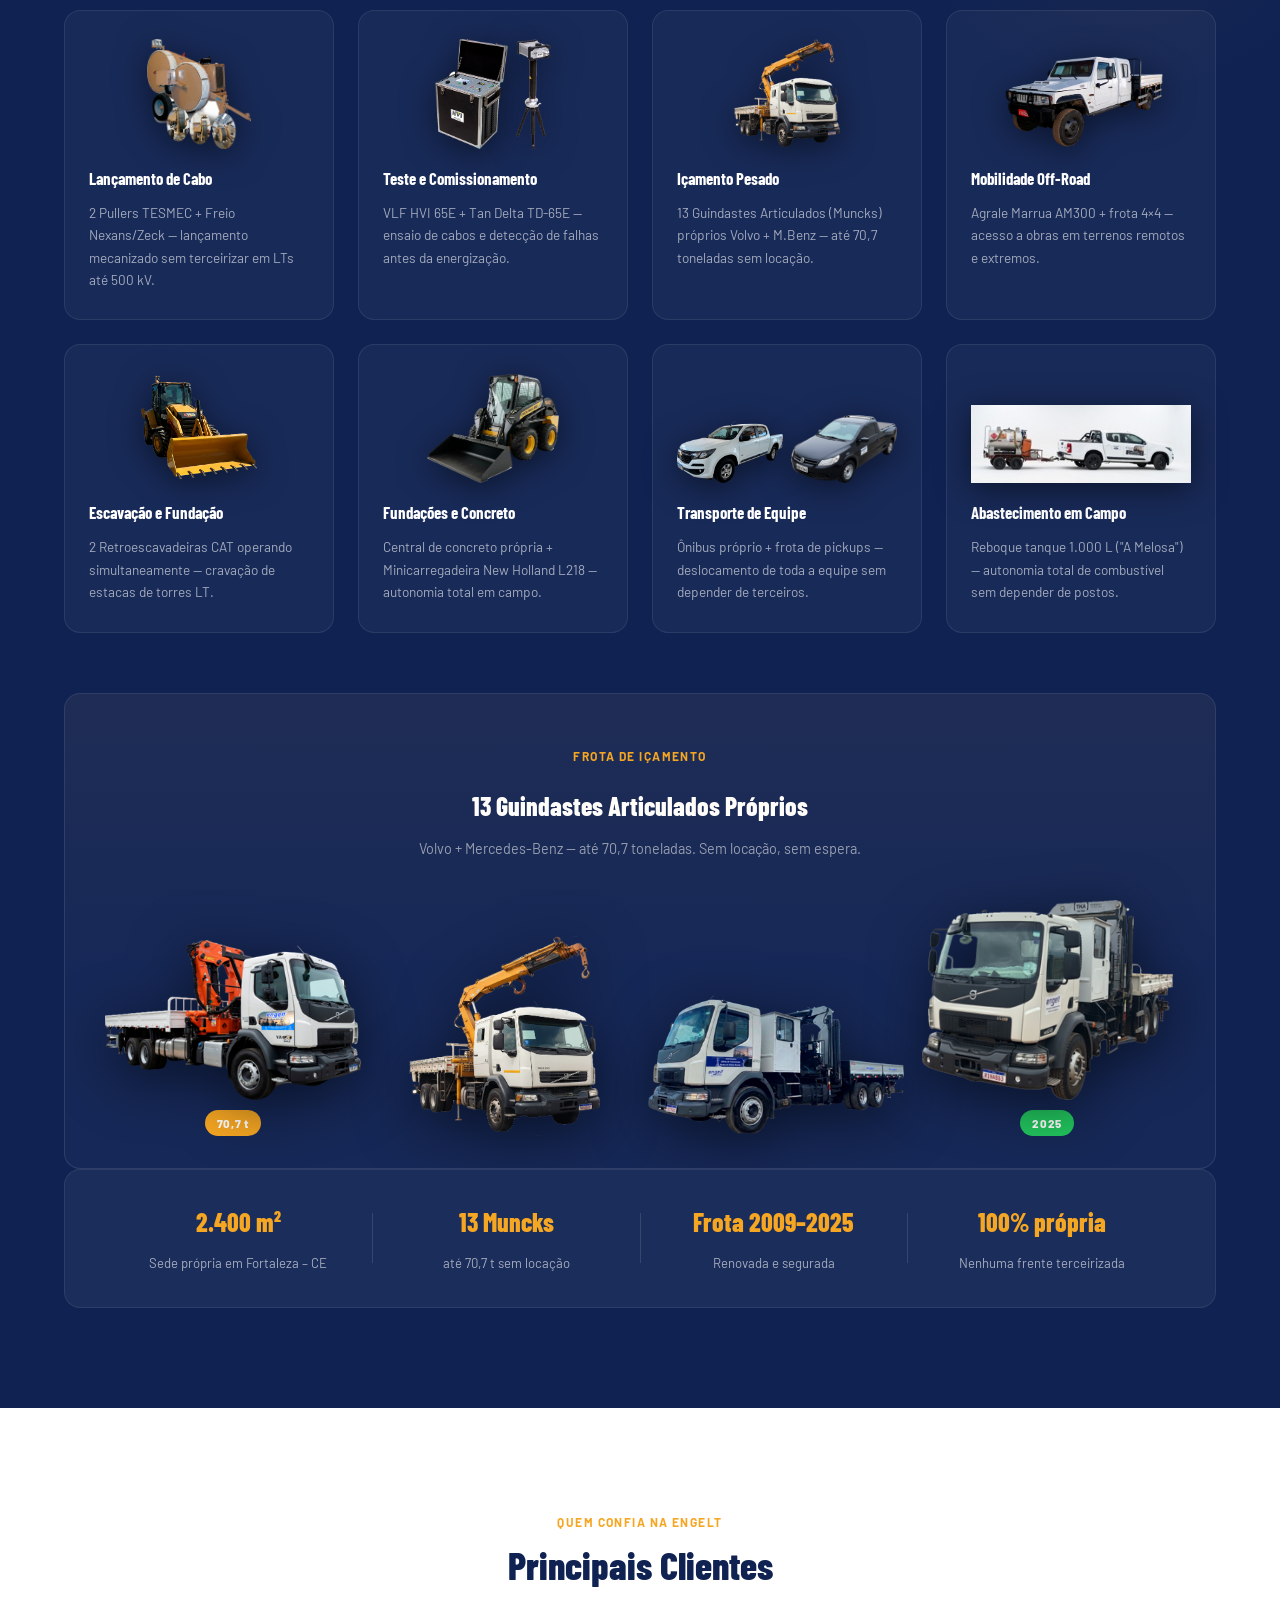
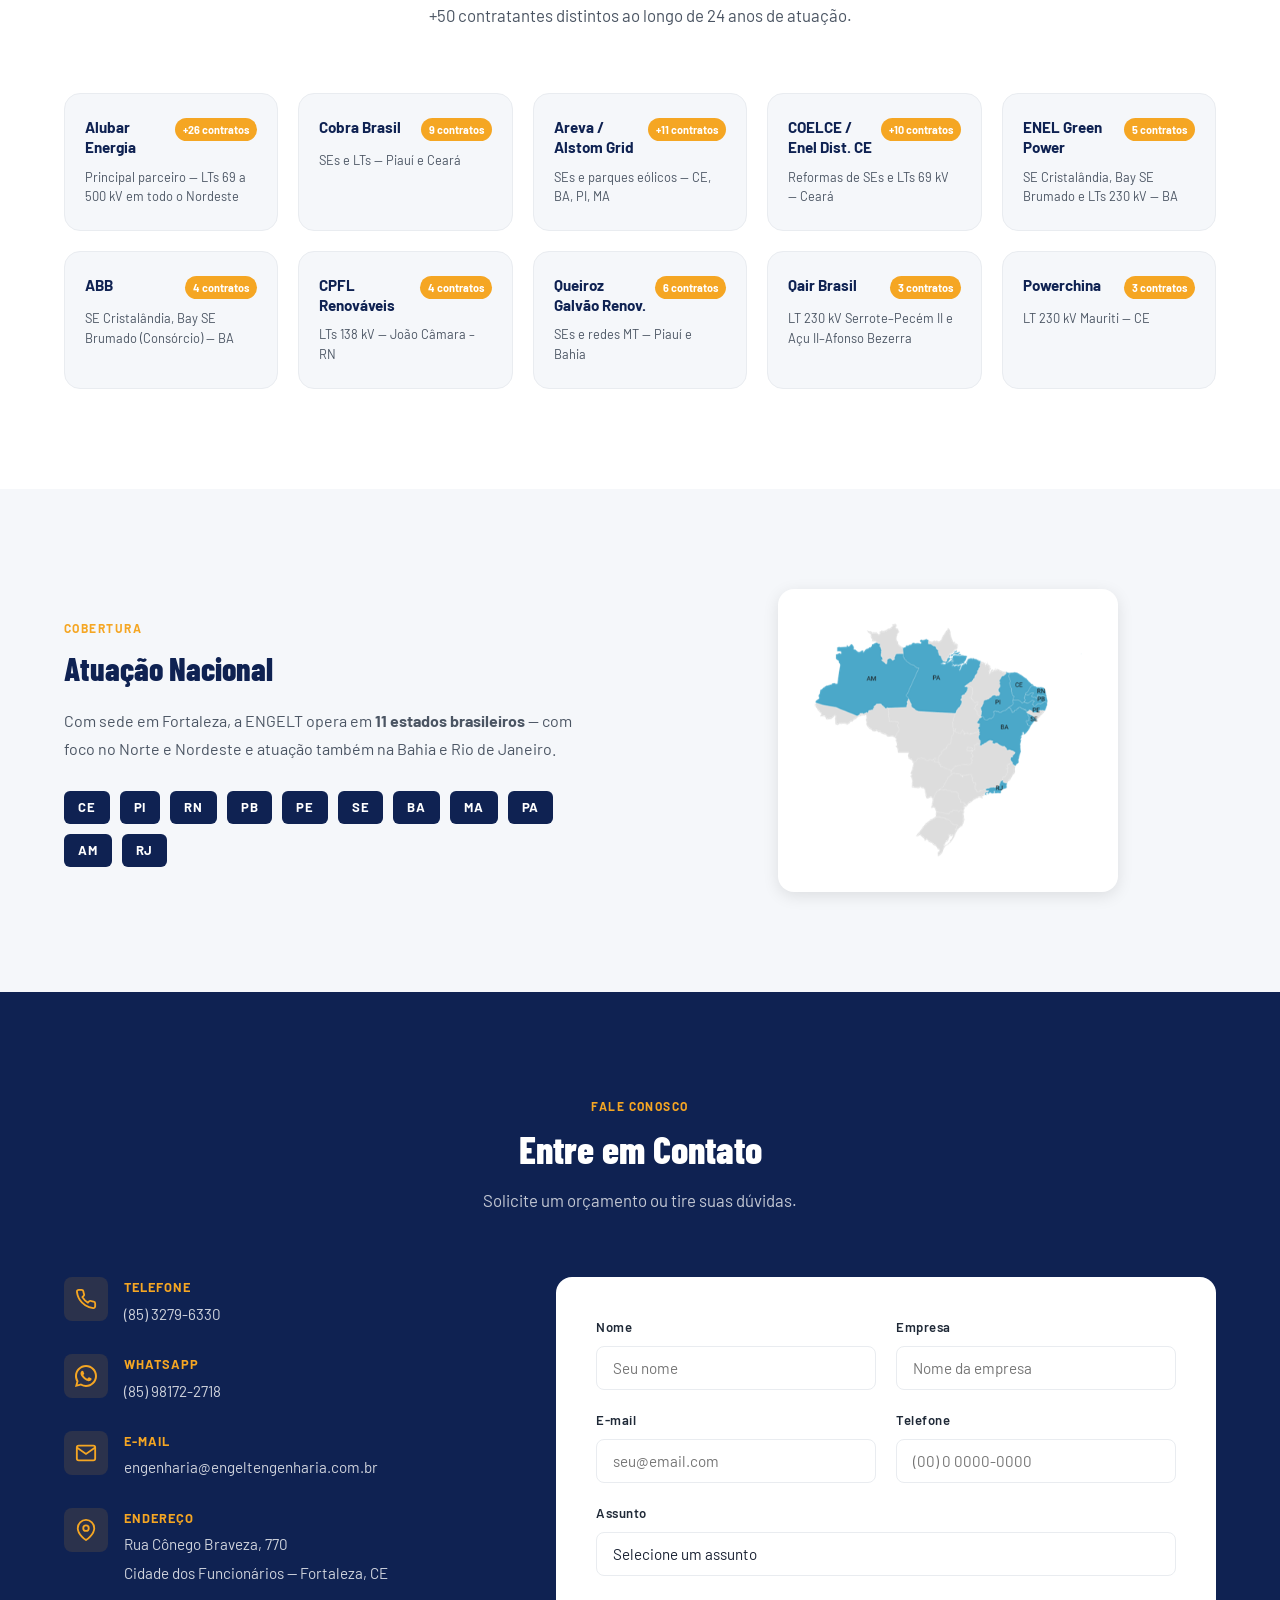
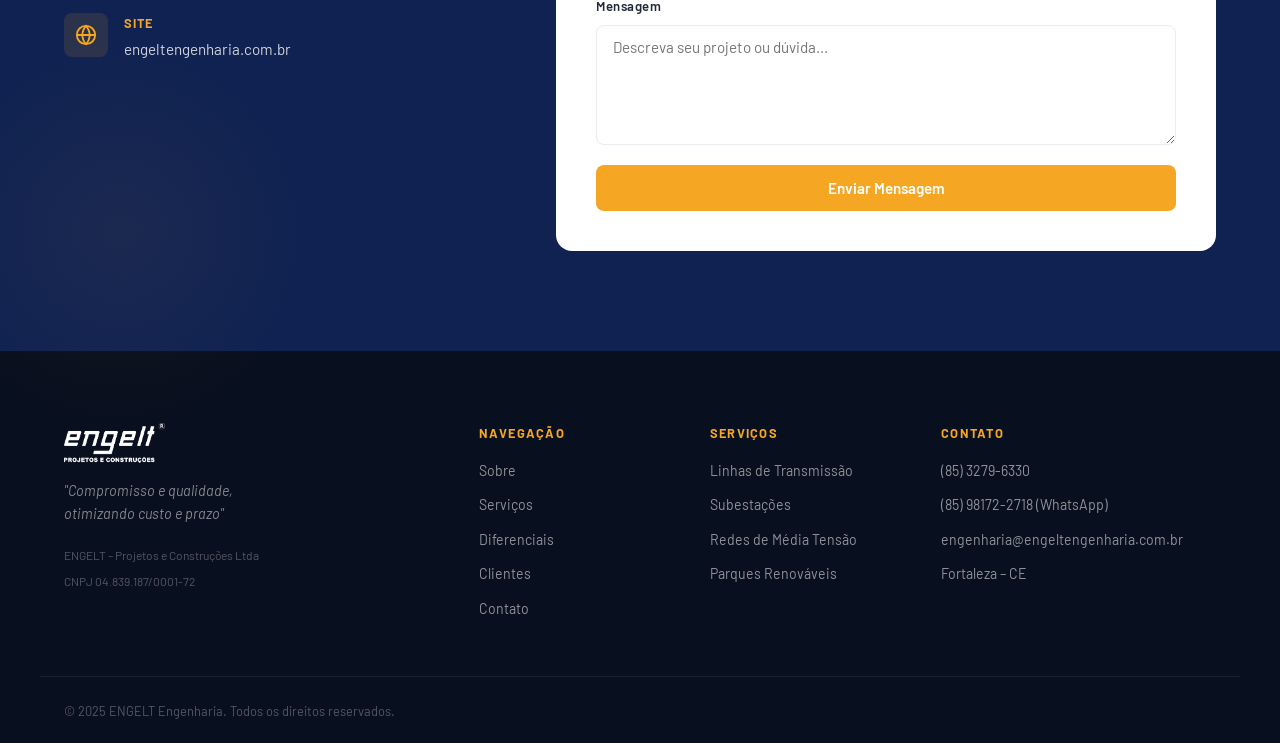
==== commit 12249c5e: "Adiciona fotos reais e showcase de muncks - Sobre: fotos da SE 500 kV e munck com fundo escuro - Dif" ====
--- a/index.html
+++ b/index.html
@@ -16,7 +16,7 @@
   <header class="navbar" id="navbar">
     <div class="container navbar__inner">
       <a href="#inicio" class="navbar__logo">
-        <img src="../LOGO FUNDO TRANSPARENTE.png" alt="ENGELT Engenharia" height="44" />
+        <img src="img/logo.png" alt="ENGELT Engenharia" height="44" />
       </a>
       <nav class="navbar__links" id="navLinks">
         <a href="#sobre">Sobre</a>
@@ -134,14 +134,10 @@
       </div>
       <div class="sobre__visual" data-aos>
         <div class="sobre__card-img sobre__card-img--1">
-          <div class="img-placeholder img-placeholder--obra">
-            <span>SE 500 kV<br/>Cristino Castro</span>
-          </div>
-        </div>
-        <div class="sobre__card-img sobre__card-img--2">
-          <div class="img-placeholder img-placeholder--equipe">
-            <span>Equipe ENGELT<br/>em campo</span>
-          </div>
+          <img src="img/obra-se500kv.jpg" alt="SE 500 kV Cristino Castro — ENGELT" />
+        </div>
+        <div class="sobre__card-img sobre__card-img--2 sobre__card-img--dark">
+          <img src="img/munck-principal.png" alt="Munck ENGELT" class="img-transparent" />
         </div>
         <div class="sobre__stat-card">
           <strong>ENGELT – Projetos e Construções Ltda</strong>
@@ -260,69 +256,96 @@
       <div class="diferenciais__grid">
 
         <div class="diferencial" data-aos>
-          <div class="diferencial__icon">
-            <svg viewBox="0 0 40 40" width="32" height="32"><path d="M4 28 L10 20 L16 24 L22 14 L28 18 L36 8" stroke="currentColor" stroke-width="2.5" fill="none" stroke-linecap="round" stroke-linejoin="round"/><path d="M4 36h32" stroke="currentColor" stroke-width="2" stroke-linecap="round"/></svg>
+          <div class="diferencial__foto">
+            <img src="img/pullerfreio.png" alt="Puller e Freio TESMEC" />
           </div>
           <h4>Lançamento de Cabo</h4>
           <p>2 Pullers TESMEC + Freio Nexans/Zeck — lançamento mecanizado sem terceirizar em LTs até 500 kV.</p>
         </div>
 
         <div class="diferencial" data-aos>
-          <div class="diferencial__icon">
-            <svg viewBox="0 0 40 40" width="32" height="32"><rect x="6" y="14" width="28" height="20" rx="2" stroke="currentColor" stroke-width="2.5" fill="none"/><path d="M13 14V10a7 7 0 0 1 14 0v4" stroke="currentColor" stroke-width="2.5" fill="none" stroke-linecap="round"/><circle cx="20" cy="24" r="3" fill="currentColor"/></svg>
+          <div class="diferencial__foto diferencial__foto--duo">
+            <img src="img/vlf.png" alt="VLF HVI" />
+            <img src="img/tandelta.png" alt="Tan Delta" />
           </div>
           <h4>Teste e Comissionamento</h4>
           <p>VLF HVI 65E + Tan Delta TD-65E — ensaio de cabos e detecção de falhas antes da energização.</p>
         </div>
 
         <div class="diferencial" data-aos>
-          <div class="diferencial__icon">
-            <svg viewBox="0 0 40 40" width="32" height="32"><path d="M8 32 L8 18 L20 8 L32 18 L32 32 Z" stroke="currentColor" stroke-width="2.5" fill="none" stroke-linejoin="round"/><path d="M14 32 L14 24 L20 20 L26 24 L26 32" stroke="currentColor" stroke-width="2" fill="none"/></svg>
+          <div class="diferencial__foto">
+            <img src="img/munck.png" alt="Munck ENGELT" />
           </div>
           <h4>Içamento Pesado</h4>
           <p>13 Guindastes Articulados (Muncks) próprios Volvo + M.Benz — até 70,7 toneladas sem locação.</p>
         </div>
 
         <div class="diferencial" data-aos>
-          <div class="diferencial__icon">
-            <svg viewBox="0 0 40 40" width="32" height="32"><rect x="4" y="16" width="24" height="16" rx="2" stroke="currentColor" stroke-width="2.5" fill="none"/><circle cx="10" cy="32" r="3" stroke="currentColor" stroke-width="2" fill="none"/><circle cx="22" cy="32" r="3" stroke="currentColor" stroke-width="2" fill="none"/><path d="M28 20h4l4 6v6h-4" stroke="currentColor" stroke-width="2.5" fill="none" stroke-linecap="round" stroke-linejoin="round"/><circle cx="31" cy="32" r="3" stroke="currentColor" stroke-width="2" fill="none"/></svg>
+          <div class="diferencial__foto">
+            <img src="img/marrua-am300.png" alt="Agrale Marrua AM300" />
           </div>
           <h4>Mobilidade Off-Road</h4>
           <p>Agrale Marrua AM300 + frota 4×4 — acesso a obras em terrenos remotos e extremos.</p>
         </div>
 
         <div class="diferencial" data-aos>
-          <div class="diferencial__icon">
-            <svg viewBox="0 0 40 40" width="32" height="32"><path d="M6 30 L6 20 Q6 14 12 14 L28 14 Q34 14 34 20 L34 30" stroke="currentColor" stroke-width="2.5" fill="none" stroke-linecap="round"/><path d="M4 30h32" stroke="currentColor" stroke-width="2.5" stroke-linecap="round"/><path d="M14 14 L14 8 L26 8 L26 14" stroke="currentColor" stroke-width="2" fill="none"/></svg>
+          <div class="diferencial__foto">
+            <img src="img/retroesavadeira.png" alt="Retroescavadeira CAT" />
           </div>
           <h4>Escavação e Fundação</h4>
           <p>2 Retroescavadeiras CAT operando simultaneamente — cravação de estacas de torres LT.</p>
         </div>
 
         <div class="diferencial" data-aos>
-          <div class="diferencial__icon">
-            <svg viewBox="0 0 40 40" width="32" height="32"><path d="M6 20 Q6 10 20 10 Q34 10 34 20 L34 30 Q34 34 30 34 L10 34 Q6 34 6 30 Z" stroke="currentColor" stroke-width="2.5" fill="none"/><path d="M14 10 L14 6 M26 10 L26 6" stroke="currentColor" stroke-width="2.5" stroke-linecap="round"/><path d="M12 22 L20 28 L28 22" stroke="currentColor" stroke-width="2" fill="none" stroke-linecap="round" stroke-linejoin="round"/></svg>
+          <div class="diferencial__foto">
+            <img src="img/minicarregadeira.png" alt="Minicarregadeira New Holland" />
           </div>
           <h4>Fundações e Concreto</h4>
-          <p>Central de concreto própria — produção in loco com controle rigoroso de traço em obras remotas.</p>
-        </div>
-
-        <div class="diferencial" data-aos>
-          <div class="diferencial__icon">
-            <svg viewBox="0 0 40 40" width="32" height="32"><path d="M8 28 L8 16 L20 10 L32 16 L32 28" stroke="currentColor" stroke-width="2.5" fill="none" stroke-linejoin="round"/><path d="M20 10 L20 6" stroke="currentColor" stroke-width="2.5" stroke-linecap="round"/><path d="M14 28 L14 22 L26 22 L26 28" stroke="currentColor" stroke-width="2" fill="none"/><rect x="16" y="18" width="8" height="4" rx="1" stroke="currentColor" stroke-width="1.5" fill="none"/></svg>
+          <p>Central de concreto própria + Minicarregadeira New Holland L218 — autonomia total em campo.</p>
+        </div>
+
+        <div class="diferencial" data-aos>
+          <div class="diferencial__foto diferencial__foto--duo">
+            <img src="img/s10.png" alt="S10 ENGELT" />
+            <img src="img/saveiro.png" alt="Saveiro ENGELT" />
           </div>
           <h4>Transporte de Equipe</h4>
-          <p>Ônibus próprio para deslocamento de toda a equipe — sem depender de terceiros em campo.</p>
-        </div>
-
-        <div class="diferencial" data-aos>
-          <div class="diferencial__icon">
-            <svg viewBox="0 0 40 40" width="32" height="32"><circle cx="20" cy="20" r="14" stroke="currentColor" stroke-width="2.5" fill="none"/><path d="M20 10 L20 20 L28 20" stroke="currentColor" stroke-width="2.5" stroke-linecap="round" stroke-linejoin="round"/><path d="M8 34 Q14 38 20 34 Q26 30 32 34" stroke="currentColor" stroke-width="2" fill="none" stroke-linecap="round"/></svg>
+          <p>Ônibus próprio + frota de pickups — deslocamento de toda a equipe sem depender de terceiros.</p>
+        </div>
+
+        <div class="diferencial" data-aos>
+          <div class="diferencial__foto">
+            <img src="img/melosa.jpg" alt="Reboque Tanque A Melosa" />
           </div>
           <h4>Abastecimento em Campo</h4>
           <p>Reboque tanque 1.000 L ("A Melosa") — autonomia total de combustível sem depender de postos.</p>
         </div>
 
+      </div>
+
+      <!-- Muncks showcase -->
+      <div class="muncks-showcase" data-aos>
+        <div class="muncks-showcase__header">
+          <span class="label-tag label-tag--light">Frota de Içamento</span>
+          <h3>13 Guindastes Articulados Próprios</h3>
+          <p>Volvo + Mercedes-Benz — até 70,7 toneladas. Sem locação, sem espera.</p>
+        </div>
+        <div class="muncks-showcase__grid">
+          <div class="munck-item" data-aos>
+            <img src="img/munck-principal.png" alt="Munck principal ENGELT" />
+            <span class="munck-badge">70,7 t</span>
+          </div>
+          <div class="munck-item" data-aos>
+            <img src="img/munck.png" alt="Munck ENGELT" />
+          </div>
+          <div class="munck-item" data-aos>
+            <img src="img/munck02.png" alt="Munck ENGELT" />
+          </div>
+          <div class="munck-item" data-aos>
+            <img src="img/munck03.png" alt="Munck ENGELT" />
+            <span class="munck-badge munck-badge--new">2025</span>
+          </div>
+        </div>
       </div>
 
       <div class="diferenciais__infra" data-aos>
@@ -447,28 +470,9 @@
           </div>
         </div>
         <div class="atuacao__mapa">
-          <!-- SVG simplificado do Brasil com estados destacados -->
           <div class="mapa-placeholder">
             <div class="mapa-placeholder__inner">
-              <svg viewBox="0 0 200 220" width="100%" style="max-width:320px">
-                <!-- Contorno simplificado do Brasil -->
-                <path d="M60 10 L140 10 L160 30 L170 60 L160 90 L170 120 L160 150 L140 170 L120 200 L100 210 L80 200 L60 170 L50 150 L40 120 L30 90 L40 60 L50 30 Z" fill="#e8f0fe" stroke="#1B3A6B" stroke-width="2"/>
-                <!-- Estados destacados (simplificado) -->
-                <circle cx="105" cy="70" r="5" fill="#F5A623" opacity="0.9"/>
-                <circle cx="115" cy="65" r="4" fill="#F5A623" opacity="0.9"/>
-                <circle cx="125" cy="70" r="4" fill="#F5A623" opacity="0.9"/>
-                <circle cx="120" cy="80" r="4" fill="#F5A623" opacity="0.9"/>
-                <circle cx="110" cy="82" r="4" fill="#F5A623" opacity="0.9"/>
-                <circle cx="100" cy="78" r="4" fill="#F5A623" opacity="0.9"/>
-                <circle cx="108" cy="92" r="4" fill="#F5A623" opacity="0.9"/>
-                <circle cx="118" cy="95" r="4" fill="#F5A623" opacity="0.9"/>
-                <circle cx="95" cy="88" r="4" fill="#F5A623" opacity="0.9"/>
-                <circle cx="80" cy="82" r="5" fill="#F5A623" opacity="0.9"/>
-                <circle cx="110" cy="120" r="4" fill="#1B3A6B" opacity="0.5"/>
-                <!-- Label -->
-                <text x="100" y="175" text-anchor="middle" font-size="10" fill="#1B3A6B" font-family="Barlow, sans-serif" font-weight="600">Norte e Nordeste</text>
-                <text x="100" y="188" text-anchor="middle" font-size="8" fill="#666" font-family="Barlow, sans-serif">11 estados</text>
-              </svg>
+              <img src="img/mapa-estados-atuacao.png" alt="Mapa de atuação ENGELT — 11 estados" />
             </div>
           </div>
         </div>
@@ -493,7 +497,15 @@
             <div>
               <strong>Telefone</strong>
               <a href="tel:+558532796330">(85) 3279-6330</a>
-              <a href="tel:+5585982022718">(85) 9 8202-2718</a>
+            </div>
+          </div>
+          <div class="contato__item">
+            <div class="contato__item-icon">
+              <svg viewBox="0 0 24 24" width="22" height="22" fill="currentColor"><path d="M17.472 14.382c-.297-.149-1.758-.867-2.03-.967-.273-.099-.471-.148-.67.15-.197.297-.767.966-.94 1.164-.173.199-.347.223-.644.075-.297-.15-1.255-.463-2.39-1.475-.883-.788-1.48-1.761-1.653-2.059-.173-.297-.018-.458.13-.606.134-.133.298-.347.446-.52.149-.174.198-.298.298-.497.099-.198.05-.371-.025-.52-.075-.149-.669-1.612-.916-2.207-.242-.579-.487-.5-.669-.51-.173-.008-.371-.01-.57-.01-.198 0-.52.074-.792.372-.272.297-1.04 1.016-1.04 2.479 0 1.462 1.065 2.875 1.213 3.074.149.198 2.096 3.2 5.077 4.487.709.306 1.262.489 1.694.625.712.227 1.36.195 1.871.118.571-.085 1.758-.719 2.006-1.413.248-.694.248-1.289.173-1.413-.074-.124-.272-.198-.57-.347z"/><path d="M11.99 0C5.376 0 0 5.373 0 11.988c0 2.104.549 4.12 1.592 5.892L0 24l6.307-1.563A12.002 12.002 0 0 0 11.99 24C18.604 24 24 18.627 24 12.012 24 5.376 18.604 0 11.99 0zm.01 21.818a9.84 9.84 0 0 1-5.031-1.378l-.36-.214-3.742.981 1-3.638-.235-.374A9.846 9.846 0 0 1 2.18 12c0-5.42 4.41-9.83 9.82-9.83 5.418 0 9.828 4.41 9.828 9.83 0 5.42-4.41 9.818-9.828 9.818z"/></svg>
+            </div>
+            <div>
+              <strong>WhatsApp</strong>
+              <a href="https://wa.me/5585981722718" target="_blank" rel="noopener">(85) 98172-2718</a>
             </div>
           </div>
           <div class="contato__item">
@@ -573,7 +585,7 @@
   <footer class="footer">
     <div class="container footer__inner">
       <div class="footer__brand">
-        <img src="../LOGO FUNDO TRANSPARENTE.png" alt="ENGELT Engenharia" height="40" />
+        <img src="img/logo.png" alt="ENGELT Engenharia" height="40" />
         <p>"Compromisso e qualidade,<br/>otimizando custo e prazo"</p>
         <span class="footer__cnpj">ENGELT – Projetos e Construções Ltda<br/>CNPJ 04.839.187/0001-72</span>
       </div>
@@ -595,7 +607,7 @@
       <div class="footer__contato">
         <strong>Contato</strong>
         <a href="tel:+558532796330">(85) 3279-6330</a>
-        <a href="tel:+5585982022718">(85) 9 8202-2718</a>
+        <a href="https://wa.me/5585981722718" target="_blank" rel="noopener">(85) 98172-2718 (WhatsApp)</a>
         <a href="mailto:engenharia@engeltengenharia.com.br">engenharia@engeltengenharia.com.br</a>
         <span>Fortaleza – CE</span>
       </div>
--- a/style.css
+++ b/style.css
@@ -946,6 +946,124 @@
 .footer__bottom span {
   font-size: 0.8rem;
   color: rgba(255,255,255,.3);
+}
+
+/* ── Sobre: fotos reais ── */
+.sobre__card-img img {
+  width: 100%;
+  height: 100%;
+  object-fit: cover;
+  display: block;
+}
+.sobre__card-img--dark {
+  background: #0a1628;
+  display: flex;
+  align-items: center;
+  justify-content: center;
+}
+.sobre__card-img--dark img.img-transparent {
+  object-fit: contain;
+  padding: 12px;
+  filter: drop-shadow(0 8px 20px rgba(0,0,0,.6));
+}
+
+/* ── Diferenciais: fotos PNG transparentes ── */
+.diferencial__foto {
+  width: 100%;
+  height: 110px;
+  display: flex;
+  align-items: flex-end;
+  justify-content: center;
+  gap: 8px;
+  margin-bottom: 16px;
+}
+.diferencial__foto img {
+  max-height: 100%;
+  max-width: 100%;
+  object-fit: contain;
+  filter: drop-shadow(0 6px 16px rgba(0,0,0,.5));
+  transition: transform 0.3s ease, filter 0.3s ease;
+}
+.diferencial:hover .diferencial__foto img {
+  transform: translateY(-4px) scale(1.04);
+  filter: drop-shadow(0 12px 24px rgba(0,0,0,.6));
+}
+.diferencial__foto--duo img {
+  max-width: 48%;
+}
+
+/* ── Muncks showcase ── */
+.muncks-showcase {
+  margin-top: 48px;
+  background: rgba(255,255,255,.03);
+  border: 1px solid rgba(255,255,255,.1);
+  border-radius: var(--radius-lg);
+  padding: 48px 40px 32px;
+  position: relative;
+  overflow: hidden;
+}
+.muncks-showcase::before {
+  content: '';
+  position: absolute;
+  inset: 0;
+  background: linear-gradient(180deg, rgba(245,166,35,.04) 0%, transparent 60%);
+  pointer-events: none;
+}
+.muncks-showcase__header {
+  text-align: center;
+  margin-bottom: 40px;
+}
+.muncks-showcase__header h3 {
+  font-family: var(--font-cond);
+  font-size: 1.6rem;
+  font-weight: 800;
+  color: var(--white);
+  margin: 8px 0 10px;
+}
+.muncks-showcase__header p {
+  font-size: 0.9rem;
+  color: rgba(255,255,255,.55);
+}
+.muncks-showcase__grid {
+  display: grid;
+  grid-template-columns: repeat(4, 1fr);
+  gap: 16px;
+  align-items: flex-end;
+}
+.munck-item {
+  position: relative;
+  text-align: center;
+}
+.munck-item img {
+  width: 100%;
+  max-height: 200px;
+  object-fit: contain;
+  filter: drop-shadow(0 12px 28px rgba(0,0,0,.55));
+  transition: transform 0.35s ease, filter 0.35s ease;
+}
+.munck-item:hover img {
+  transform: translateY(-8px) scale(1.03);
+  filter: drop-shadow(0 20px 36px rgba(0,0,0,.7));
+}
+.munck-badge {
+  display: inline-block;
+  background: var(--orange);
+  color: var(--white);
+  font-size: 0.72rem;
+  font-weight: 800;
+  letter-spacing: 0.06em;
+  padding: 4px 12px;
+  border-radius: 100px;
+  margin-top: 10px;
+}
+.munck-badge--new {
+  background: #22c55e;
+}
+
+/* ── Mapa: imagem real ── */
+.mapa-placeholder__inner img {
+  max-width: 100%;
+  border-radius: var(--radius);
 }
 
 /* ═══════════════════════════════════════════ RESPONSIVE */
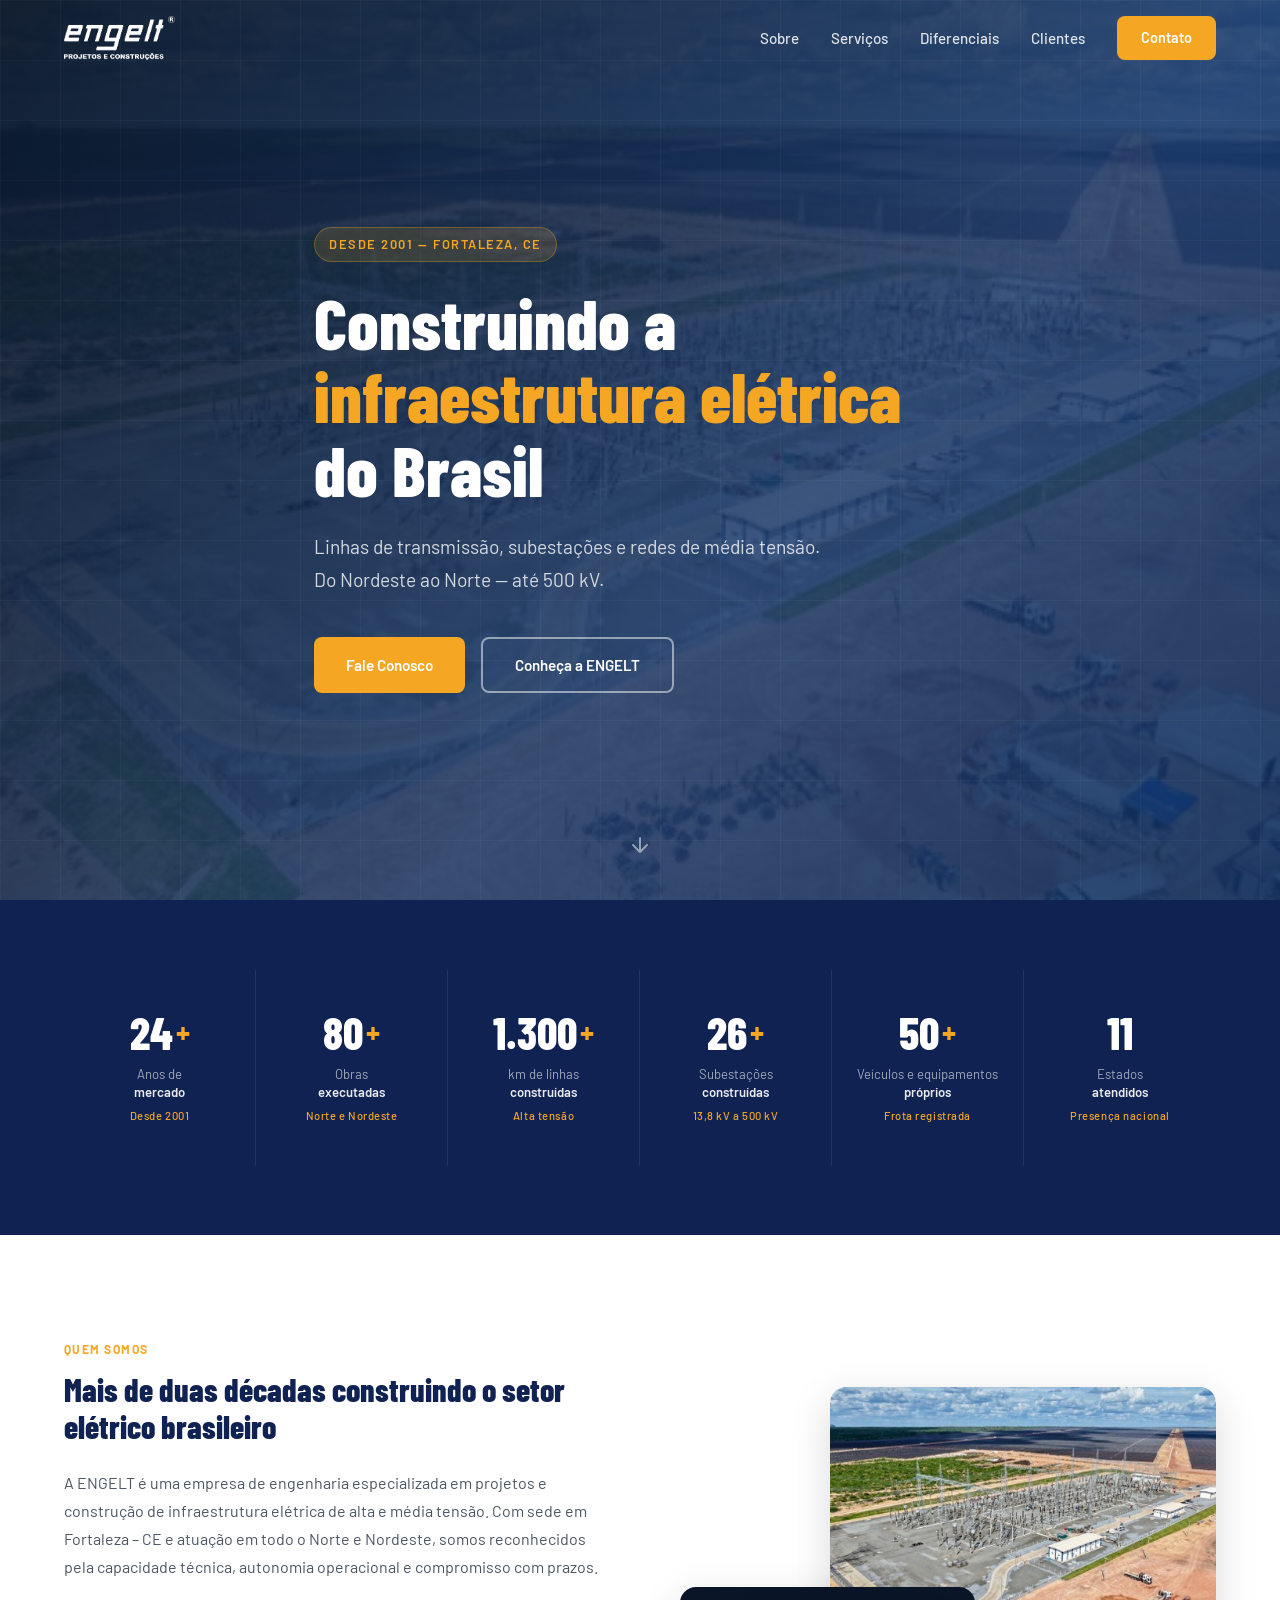
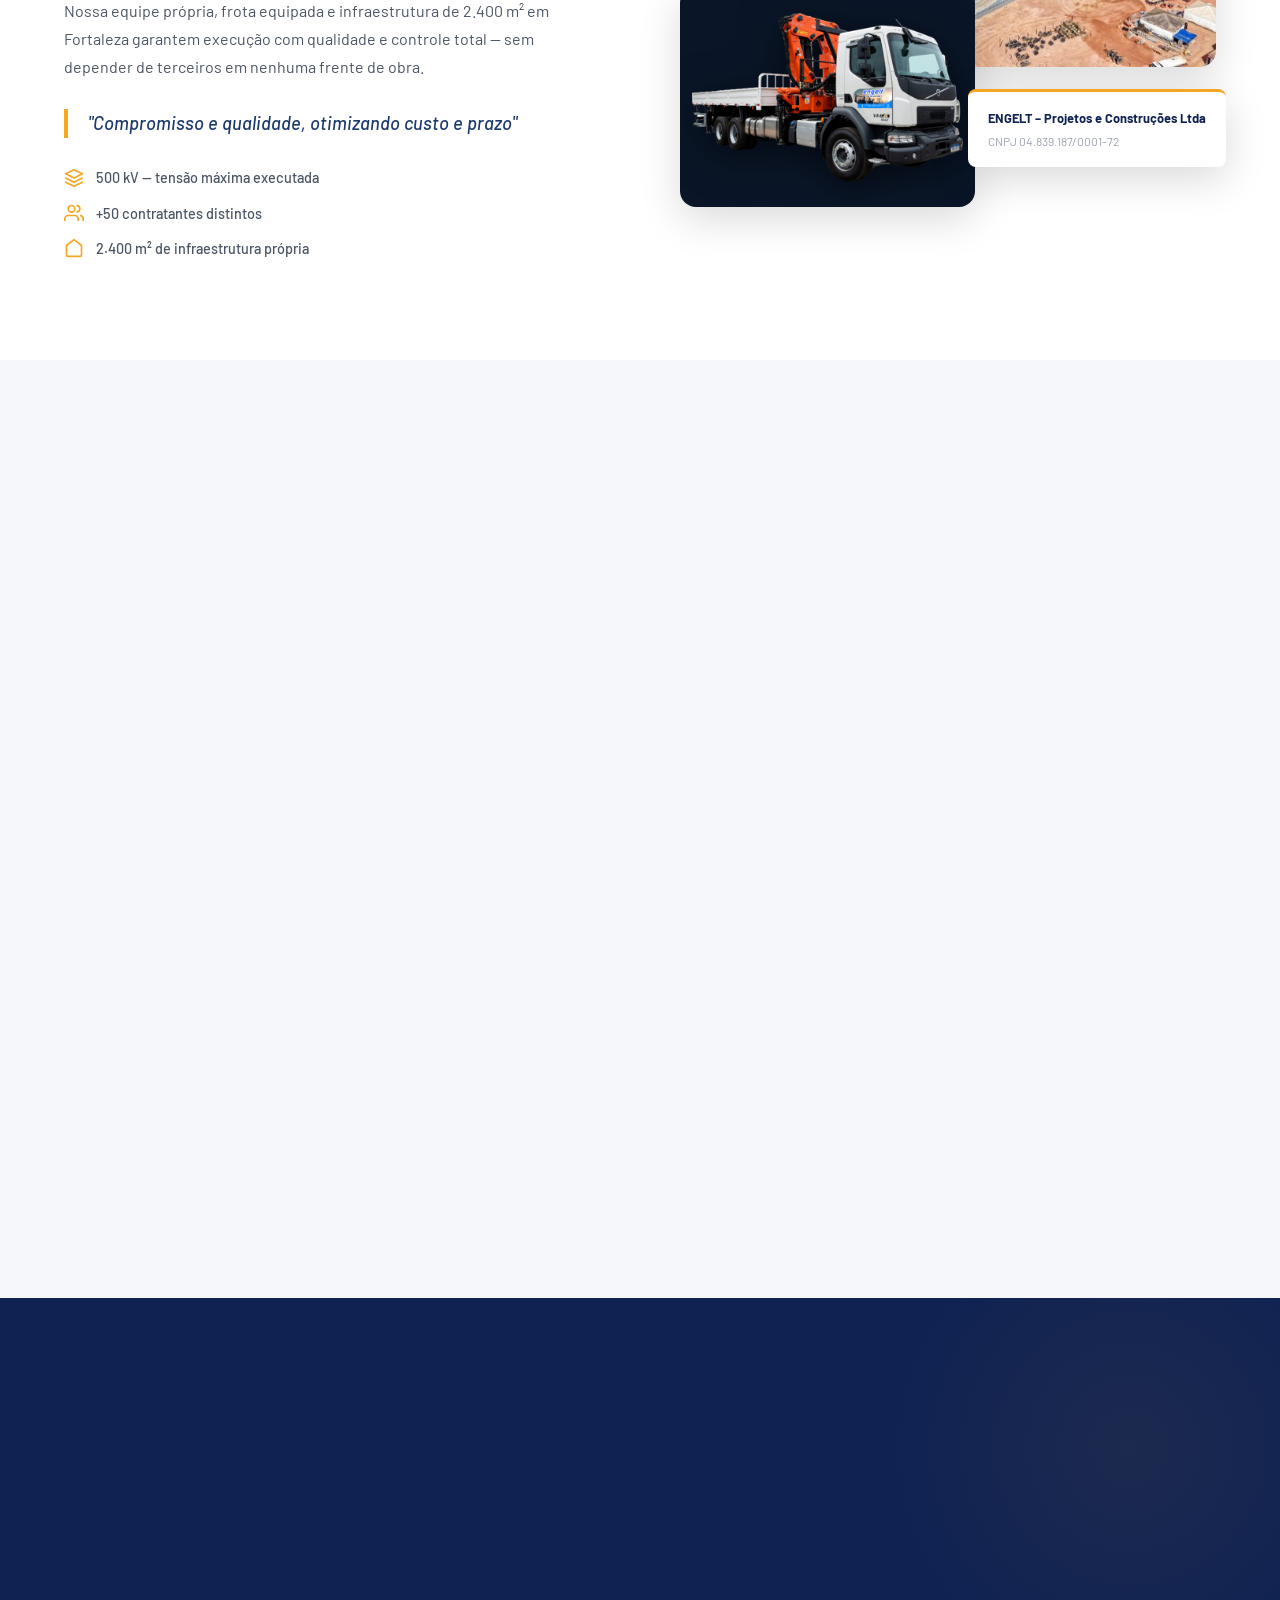
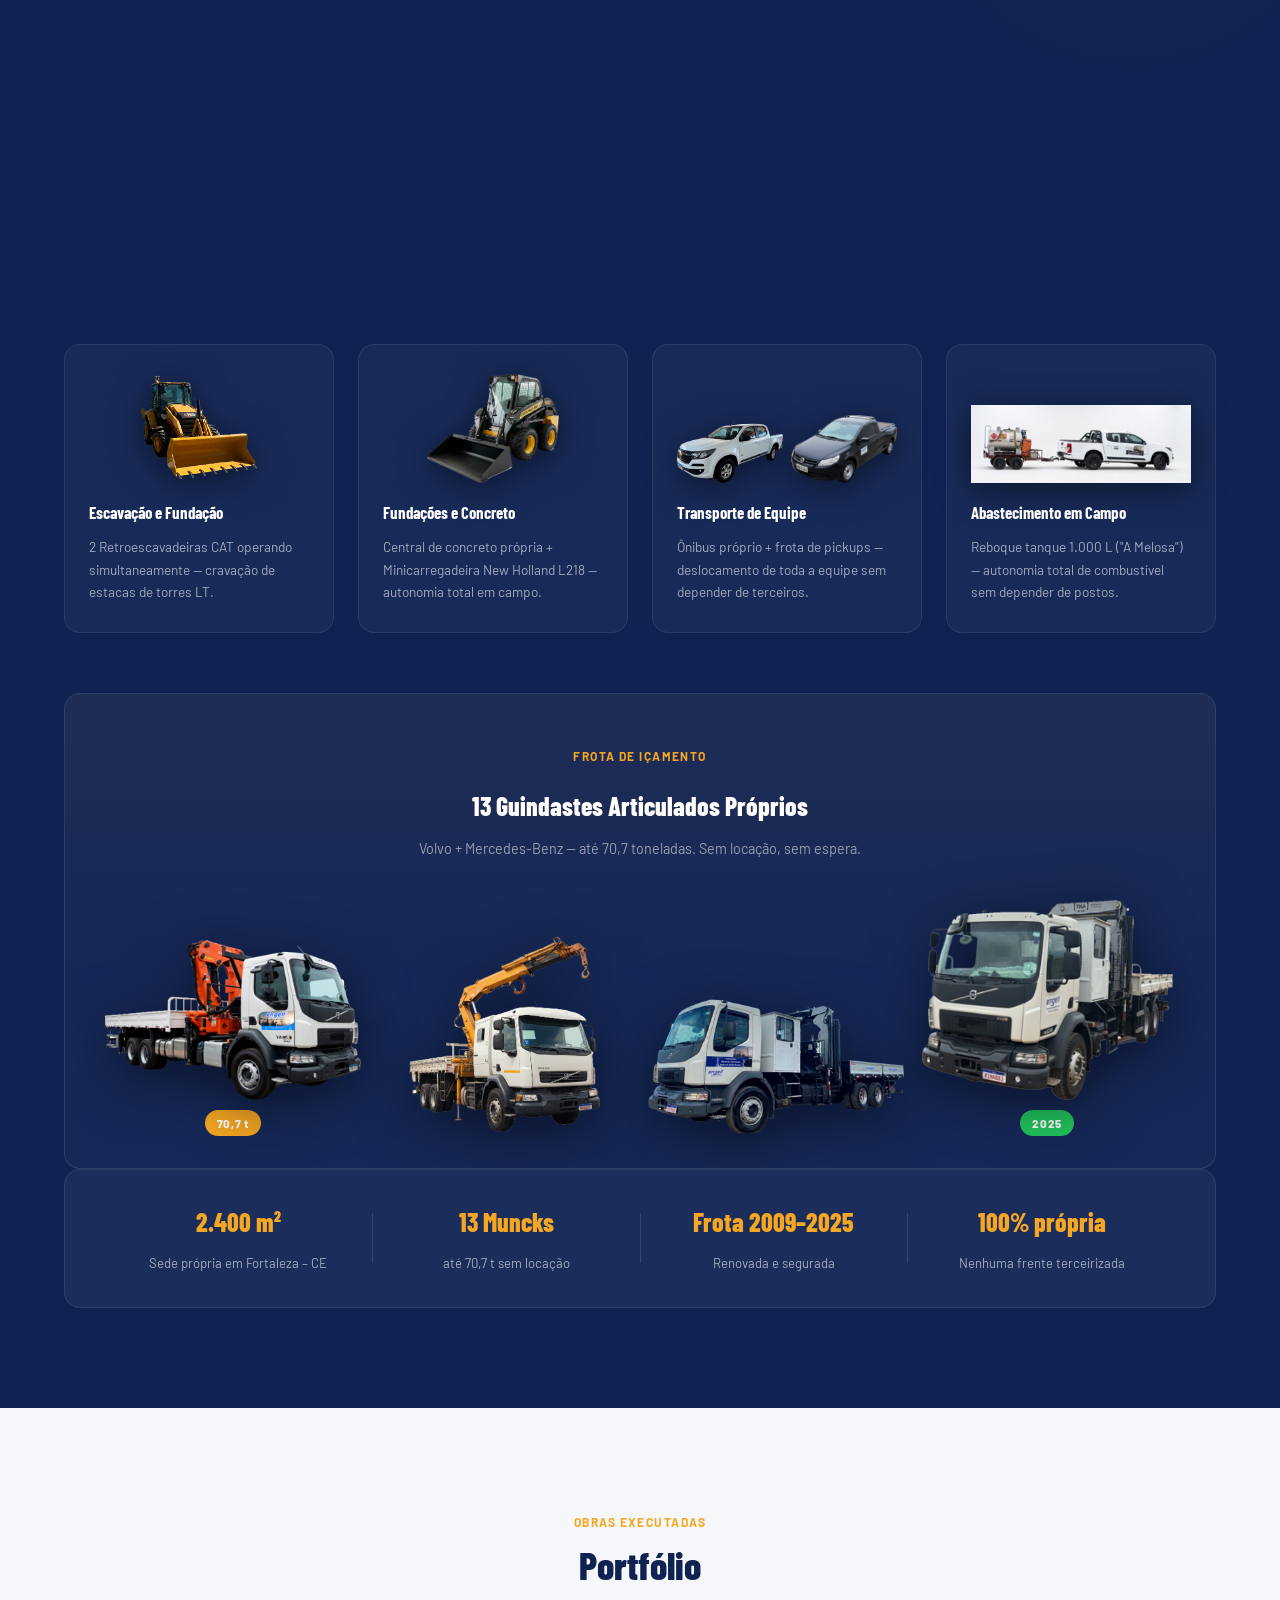
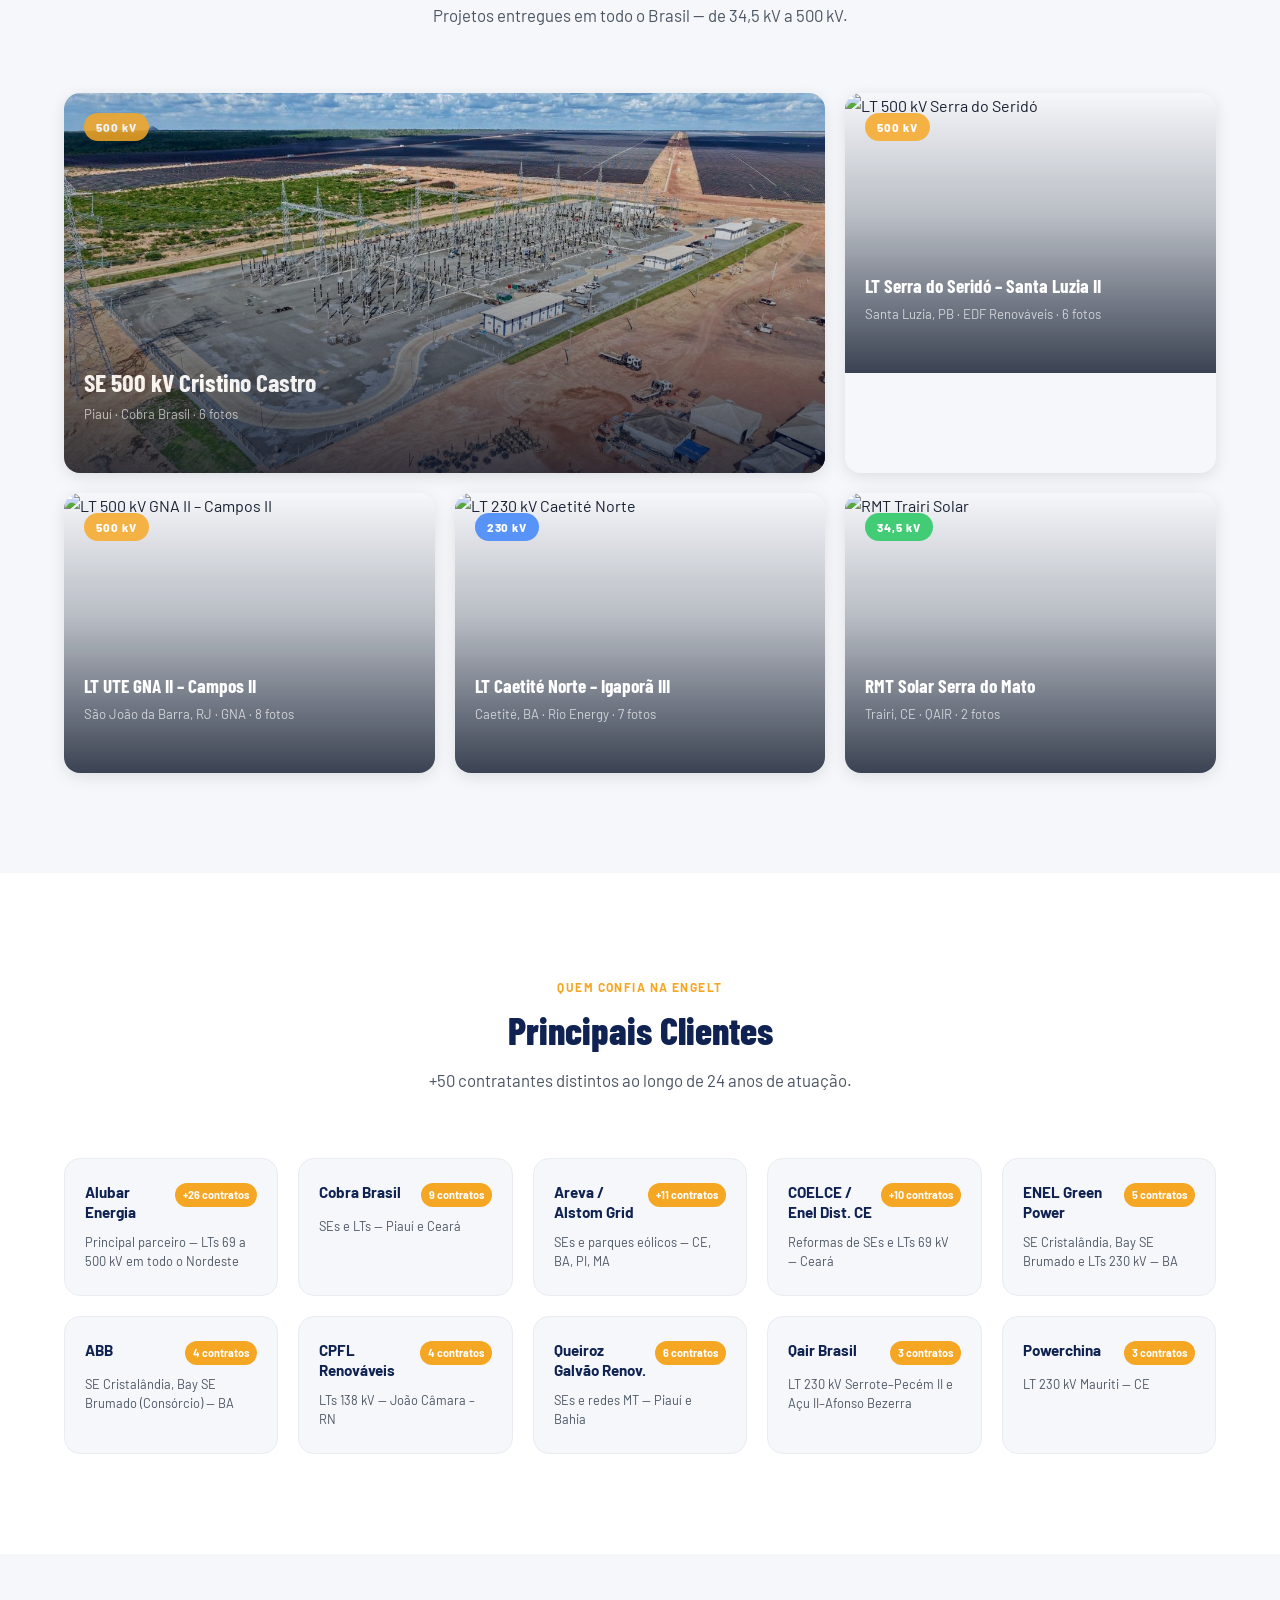
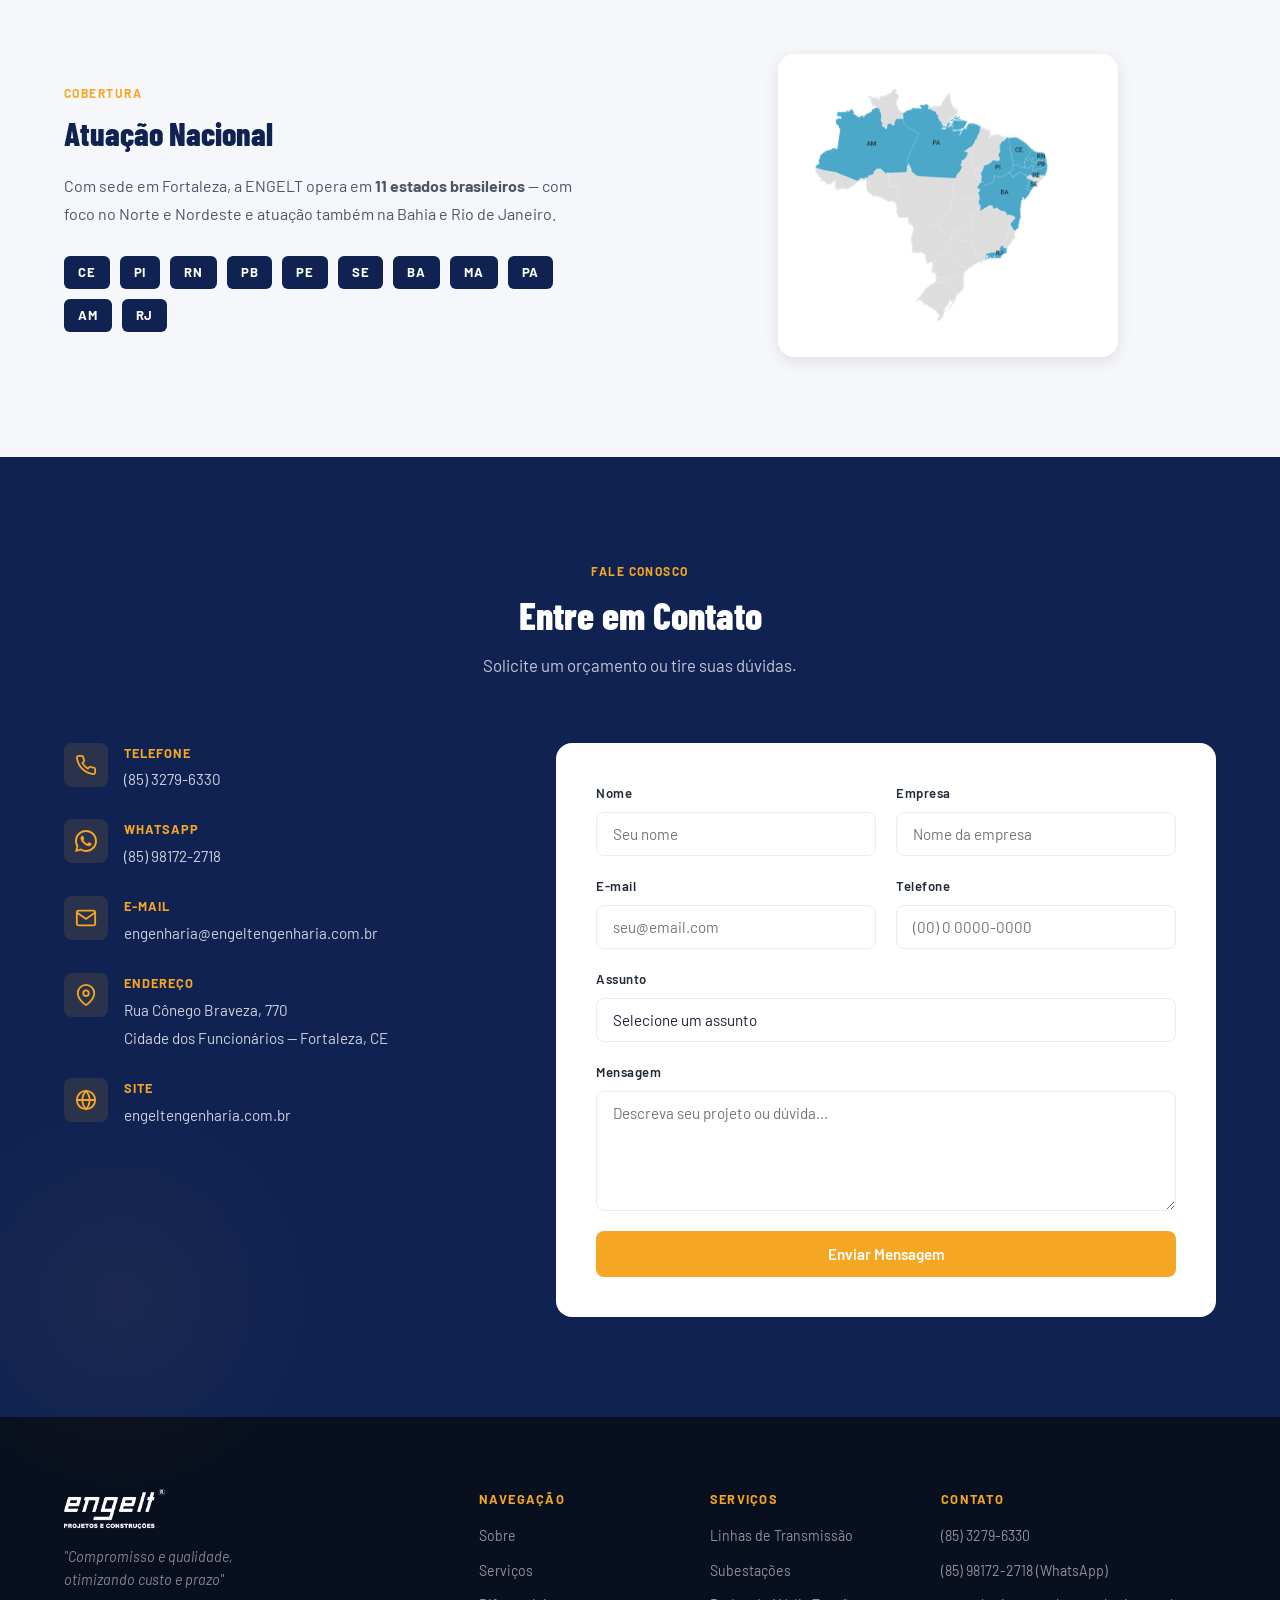
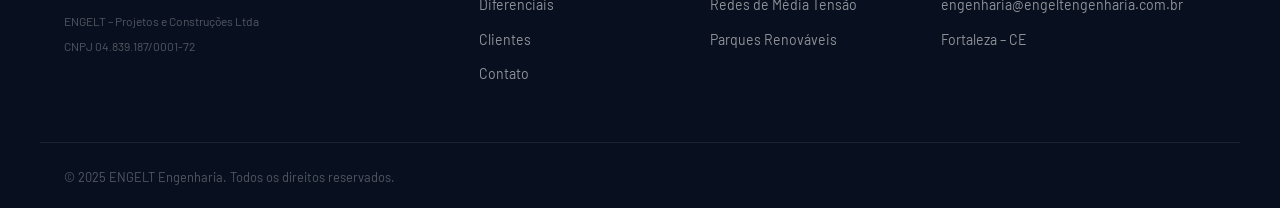
==== commit a80cc1cc: "Adiciona portfólio de obras com lightbox animado 5 obras: SE Cristino Castro 500kV, LT Serra do Seri" ====
--- a/index.html
+++ b/index.html
@@ -372,6 +372,107 @@
     </div>
   </section>
 
+  <!-- ═══════════════════════════════════════════ PORTFÓLIO -->
+  <section class="portfolio" id="portfolio">
+    <div class="container">
+      <div class="section-header" data-aos>
+        <span class="label-tag">Obras Executadas</span>
+        <h2>Portfólio</h2>
+        <p>Projetos entregues em todo o Brasil — de 34,5 kV a 500 kV.</p>
+      </div>
+      <div class="portfolio__grid">
+
+        <div class="portfolio-card portfolio-card--featured" data-aos data-obra="0">
+          <div class="portfolio-card__img">
+            <img src="img/obras/secristinocastro500kv/subestacao.jpeg" alt="SE 500 kV Cristino Castro" loading="lazy" />
+            <div class="portfolio-card__overlay">
+              <span class="portfolio-card__tag portfolio-card__tag--500">500 kV</span>
+              <div class="portfolio-card__overlay-info">
+                <h3>SE 500 kV Cristino Castro</h3>
+                <p>Piauí · Cobra Brasil · 6 fotos</p>
+                <span class="portfolio-card__cta">Ver galeria →</span>
+              </div>
+            </div>
+          </div>
+        </div>
+
+        <div class="portfolio-card" data-aos data-obra="1">
+          <div class="portfolio-card__img">
+            <img src="img/obras/lt-seridosantaluzia/Imagem9.jpg" alt="LT 500 kV Serra do Seridó" loading="lazy" />
+            <div class="portfolio-card__overlay">
+              <span class="portfolio-card__tag portfolio-card__tag--500">500 kV</span>
+              <div class="portfolio-card__overlay-info">
+                <h3>LT Serra do Seridó – Santa Luzia II</h3>
+                <p>Santa Luzia, PB · EDF Renováveis · 6 fotos</p>
+                <span class="portfolio-card__cta">Ver galeria →</span>
+              </div>
+            </div>
+          </div>
+        </div>
+
+        <div class="portfolio-card" data-aos data-obra="2">
+          <div class="portfolio-card__img">
+            <img src="img/obras/lt-gnacampos/01.jpg" alt="LT 500 kV GNA II – Campos II" loading="lazy" />
+            <div class="portfolio-card__overlay">
+              <span class="portfolio-card__tag portfolio-card__tag--500">500 kV</span>
+              <div class="portfolio-card__overlay-info">
+                <h3>LT UTE GNA II – Campos II</h3>
+                <p>São João da Barra, RJ · GNA · 8 fotos</p>
+                <span class="portfolio-card__cta">Ver galeria →</span>
+              </div>
+            </div>
+          </div>
+        </div>
+
+        <div class="portfolio-card" data-aos data-obra="3">
+          <div class="portfolio-card__img">
+            <img src="img/obras/lt-caetite/Imagem15.jpg" alt="LT 230 kV Caetité Norte" loading="lazy" />
+            <div class="portfolio-card__overlay">
+              <span class="portfolio-card__tag portfolio-card__tag--230">230 kV</span>
+              <div class="portfolio-card__overlay-info">
+                <h3>LT Caetité Norte – Igaporã III</h3>
+                <p>Caetité, BA · Rio Energy · 7 fotos</p>
+                <span class="portfolio-card__cta">Ver galeria →</span>
+              </div>
+            </div>
+          </div>
+        </div>
+
+        <div class="portfolio-card" data-aos data-obra="4">
+          <div class="portfolio-card__img">
+            <img src="img/obras/rmt-trairi/Imagem22.jpg" alt="RMT Trairi Solar" loading="lazy" />
+            <div class="portfolio-card__overlay">
+              <span class="portfolio-card__tag portfolio-card__tag--34">34,5 kV</span>
+              <div class="portfolio-card__overlay-info">
+                <h3>RMT Solar Serra do Mato</h3>
+                <p>Trairi, CE · QAIR · 2 fotos</p>
+                <span class="portfolio-card__cta">Ver galeria →</span>
+              </div>
+            </div>
+          </div>
+        </div>
+
+      </div>
+    </div>
+  </section>
+
+  <!-- ═══════════════════════════════════════════ LIGHTBOX -->
+  <div class="lightbox" id="lightbox" aria-hidden="true">
+    <div class="lightbox__backdrop" id="lbBackdrop"></div>
+    <button class="lightbox__close" id="lbClose" aria-label="Fechar">✕</button>
+    <button class="lightbox__prev" id="lbPrev" aria-label="Anterior">&#8249;</button>
+    <button class="lightbox__next" id="lbNext" aria-label="Próxima">&#8250;</button>
+    <div class="lightbox__content">
+      <div class="lightbox__img-wrap">
+        <img id="lbImg" src="" alt="" />
+      </div>
+      <div class="lightbox__caption">
+        <span id="lbTitle"></span>
+        <span id="lbCounter"></span>
+      </div>
+    </div>
+  </div>
+
   <!-- ═══════════════════════════════════════════ CLIENTES -->
   <section class="clientes" id="clientes">
     <div class="container">
--- a/style.css
+++ b/style.css
@@ -1060,6 +1060,202 @@
   background: #22c55e;
 }
 
+/* ═══════════════════════════════════════════ PORTFÓLIO */
+.portfolio {
+  padding: var(--section-py) 0;
+  background: var(--gray-100);
+}
+.portfolio__grid {
+  display: grid;
+  grid-template-columns: repeat(3, 1fr);
+  grid-template-rows: auto auto;
+  gap: 20px;
+}
+.portfolio-card--featured {
+  grid-column: span 2;
+}
+.portfolio-card {
+  border-radius: var(--radius-lg);
+  overflow: hidden;
+  position: relative;
+  cursor: pointer;
+  box-shadow: var(--shadow);
+}
+.portfolio-card__img {
+  position: relative;
+  width: 100%;
+  height: 280px;
+  overflow: hidden;
+}
+.portfolio-card--featured .portfolio-card__img {
+  height: 380px;
+}
+.portfolio-card__img img {
+  width: 100%;
+  height: 100%;
+  object-fit: cover;
+  transition: transform 0.6s cubic-bezier(0.25, 0.46, 0.45, 0.94);
+  display: block;
+}
+.portfolio-card:hover .portfolio-card__img img {
+  transform: scale(1.07);
+}
+.portfolio-card__overlay {
+  position: absolute;
+  inset: 0;
+  background: linear-gradient(to top, rgba(5,15,35,0.92) 0%, rgba(5,15,35,0.3) 55%, transparent 100%);
+  display: flex;
+  flex-direction: column;
+  justify-content: space-between;
+  padding: 20px;
+  opacity: 0.85;
+  transition: opacity 0.3s ease;
+}
+.portfolio-card:hover .portfolio-card__overlay {
+  opacity: 1;
+}
+.portfolio-card__tag {
+  display: inline-block;
+  align-self: flex-start;
+  font-size: 0.72rem;
+  font-weight: 800;
+  letter-spacing: 0.08em;
+  padding: 5px 12px;
+  border-radius: 100px;
+}
+.portfolio-card__tag--500 { background: var(--orange);       color: #fff; }
+.portfolio-card__tag--230 { background: #3b82f6;             color: #fff; }
+.portfolio-card__tag--34  { background: #22c55e;             color: #fff; }
+.portfolio-card__overlay-info {
+  transform: translateY(10px);
+  transition: transform 0.4s ease;
+}
+.portfolio-card:hover .portfolio-card__overlay-info {
+  transform: translateY(0);
+}
+.portfolio-card__overlay-info h3 {
+  font-family: var(--font-cond);
+  font-size: 1.2rem;
+  font-weight: 700;
+  color: var(--white);
+  margin-bottom: 6px;
+  line-height: 1.25;
+}
+.portfolio-card--featured .portfolio-card__overlay-info h3 {
+  font-size: 1.6rem;
+}
+.portfolio-card__overlay-info p {
+  font-size: 0.82rem;
+  color: rgba(255,255,255,.7);
+  margin-bottom: 12px;
+}
+.portfolio-card__cta {
+  display: inline-block;
+  font-size: 0.8rem;
+  font-weight: 700;
+  color: var(--orange);
+  letter-spacing: 0.06em;
+  opacity: 0;
+  transform: translateY(6px);
+  transition: opacity 0.3s ease 0.05s, transform 0.3s ease 0.05s;
+}
+.portfolio-card:hover .portfolio-card__cta {
+  opacity: 1;
+  transform: translateY(0);
+}
+
+/* ═══════════════════════════════════════════ LIGHTBOX */
+.lightbox {
+  position: fixed;
+  inset: 0;
+  z-index: 2000;
+  display: flex;
+  align-items: center;
+  justify-content: center;
+  pointer-events: none;
+  opacity: 0;
+  transition: opacity 0.3s ease;
+}
+.lightbox.open {
+  pointer-events: all;
+  opacity: 1;
+}
+.lightbox__backdrop {
+  position: absolute;
+  inset: 0;
+  background: rgba(3, 8, 20, 0.95);
+  cursor: pointer;
+}
+.lightbox__content {
+  position: relative;
+  z-index: 1;
+  max-width: 90vw;
+  max-height: 90vh;
+  display: flex;
+  flex-direction: column;
+  align-items: center;
+  gap: 16px;
+  transform: scale(0.92);
+  transition: transform 0.35s cubic-bezier(0.34, 1.56, 0.64, 1);
+}
+.lightbox.open .lightbox__content {
+  transform: scale(1);
+}
+.lightbox__img-wrap {
+  position: relative;
+  max-width: 88vw;
+  max-height: 80vh;
+  overflow: hidden;
+  border-radius: var(--radius);
+  box-shadow: 0 24px 80px rgba(0,0,0,.8);
+}
+.lightbox__img-wrap img {
+  display: block;
+  max-width: 88vw;
+  max-height: 80vh;
+  object-fit: contain;
+  transition: opacity 0.2s ease, transform 0.3s ease;
+}
+.lightbox__img-wrap img.lb-fade {
+  opacity: 0;
+  transform: translateX(var(--lb-dir, 0));
+}
+.lightbox__caption {
+  display: flex;
+  align-items: center;
+  justify-content: space-between;
+  width: 100%;
+  padding: 0 4px;
+}
+.lightbox__caption span { color: rgba(255,255,255,.7); font-size: 0.85rem; }
+#lbTitle { font-weight: 600; color: var(--white); }
+#lbCounter { color: var(--orange); font-weight: 700; }
+.lightbox__close,
+.lightbox__prev,
+.lightbox__next {
+  position: fixed;
+  z-index: 2;
+  background: rgba(255,255,255,.1);
+  border: 1px solid rgba(255,255,255,.15);
+  color: var(--white);
+  border-radius: 50%;
+  width: 48px;
+  height: 48px;
+  display: flex;
+  align-items: center;
+  justify-content: center;
+  font-size: 1.4rem;
+  cursor: pointer;
+  transition: background 0.2s ease, transform 0.2s ease;
+  backdrop-filter: blur(8px);
+}
+.lightbox__close  { top: 20px; right: 20px; font-size: 1.1rem; }
+.lightbox__prev   { left: 20px; top: 50%; transform: translateY(-50%); }
+.lightbox__next   { right: 20px; top: 50%; transform: translateY(-50%); }
+.lightbox__close:hover  { background: rgba(255,255,255,.2); }
+.lightbox__prev:hover   { background: rgba(255,255,255,.2); transform: translateY(-50%) scale(1.1); }
+.lightbox__next:hover   { background: rgba(255,255,255,.2); transform: translateY(-50%) scale(1.1); }
+
 /* ── Mapa: imagem real ── */
 .mapa-placeholder__inner img {
   max-width: 100%;
@@ -1074,6 +1270,8 @@
   .numeros__grid     { grid-template-columns: repeat(3, 1fr); }
   .numeros__item     { border-bottom: 1px solid rgba(255,255,255,.08); }
   .numeros__item:nth-child(3) { border-right: none; }
+  .portfolio__grid   { grid-template-columns: repeat(2, 1fr); }
+  .portfolio-card--featured { grid-column: span 2; }
 }
 
 @media (max-width: 900px) {
@@ -1107,6 +1305,10 @@
   .servicos__grid { grid-template-columns: 1fr; }
   .diferenciais__grid { grid-template-columns: 1fr; }
   .clientes__grid { grid-template-columns: repeat(2, 1fr); }
+  .portfolio__grid { grid-template-columns: 1fr; }
+  .portfolio-card--featured { grid-column: span 1; }
+  .portfolio-card--featured .portfolio-card__img { height: 280px; }
+  .muncks-showcase__grid { grid-template-columns: repeat(2, 1fr); }
   .form-row       { grid-template-columns: 1fr; }
   .contato__form  { padding: 28px 20px; }
   .footer__inner  { grid-template-columns: 1fr; gap: 28px; }
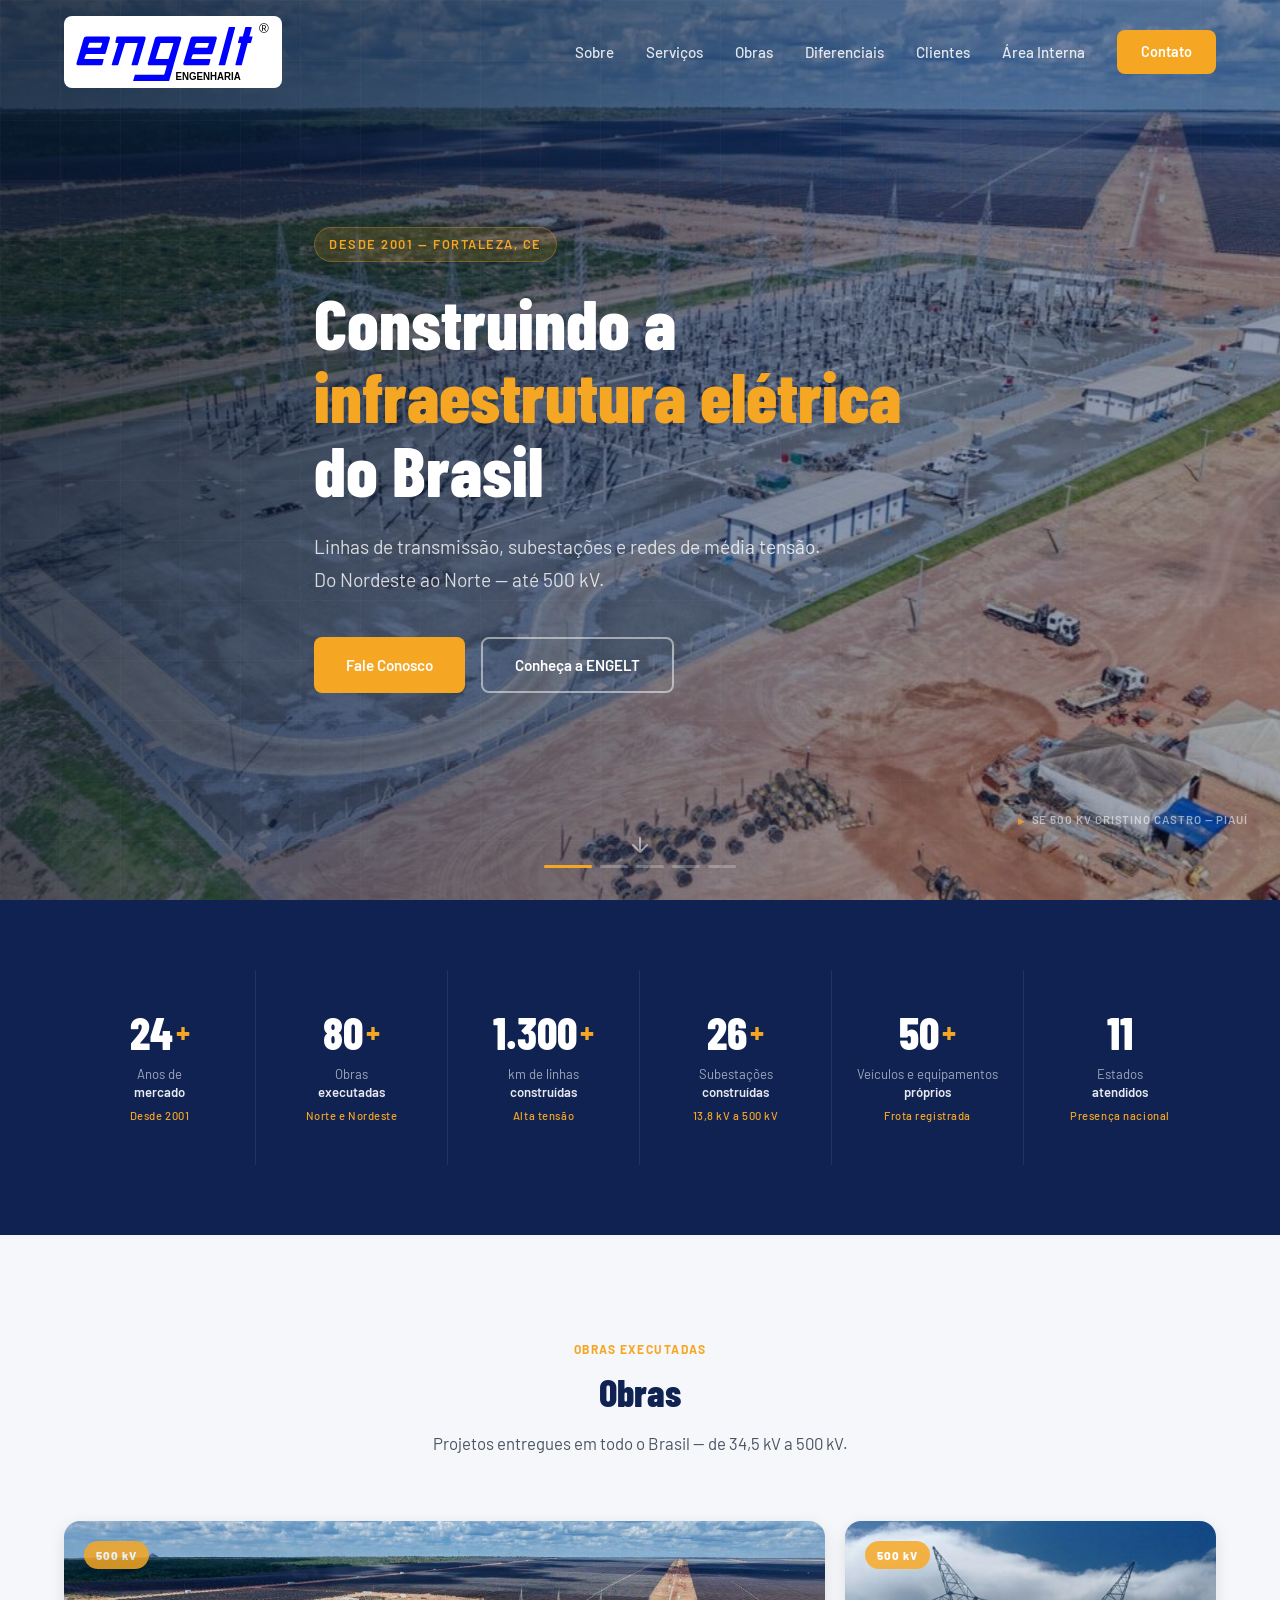
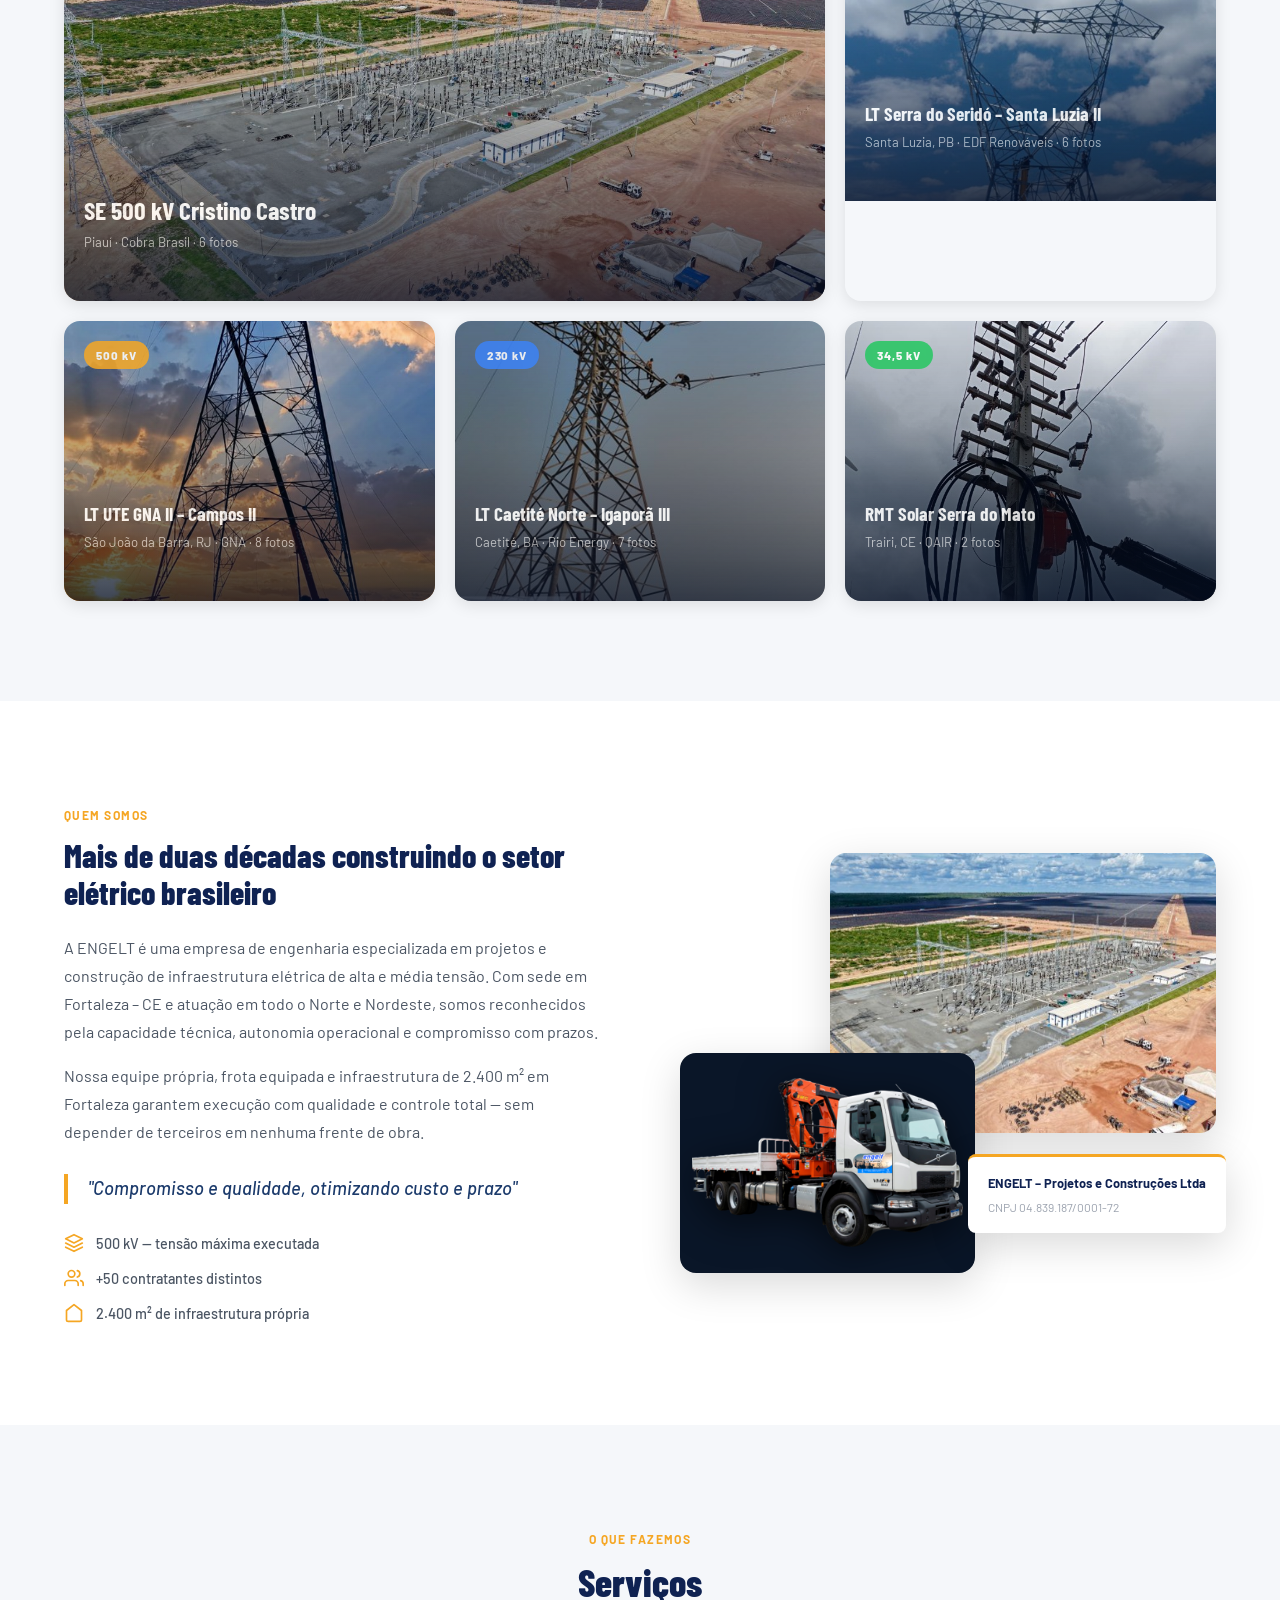
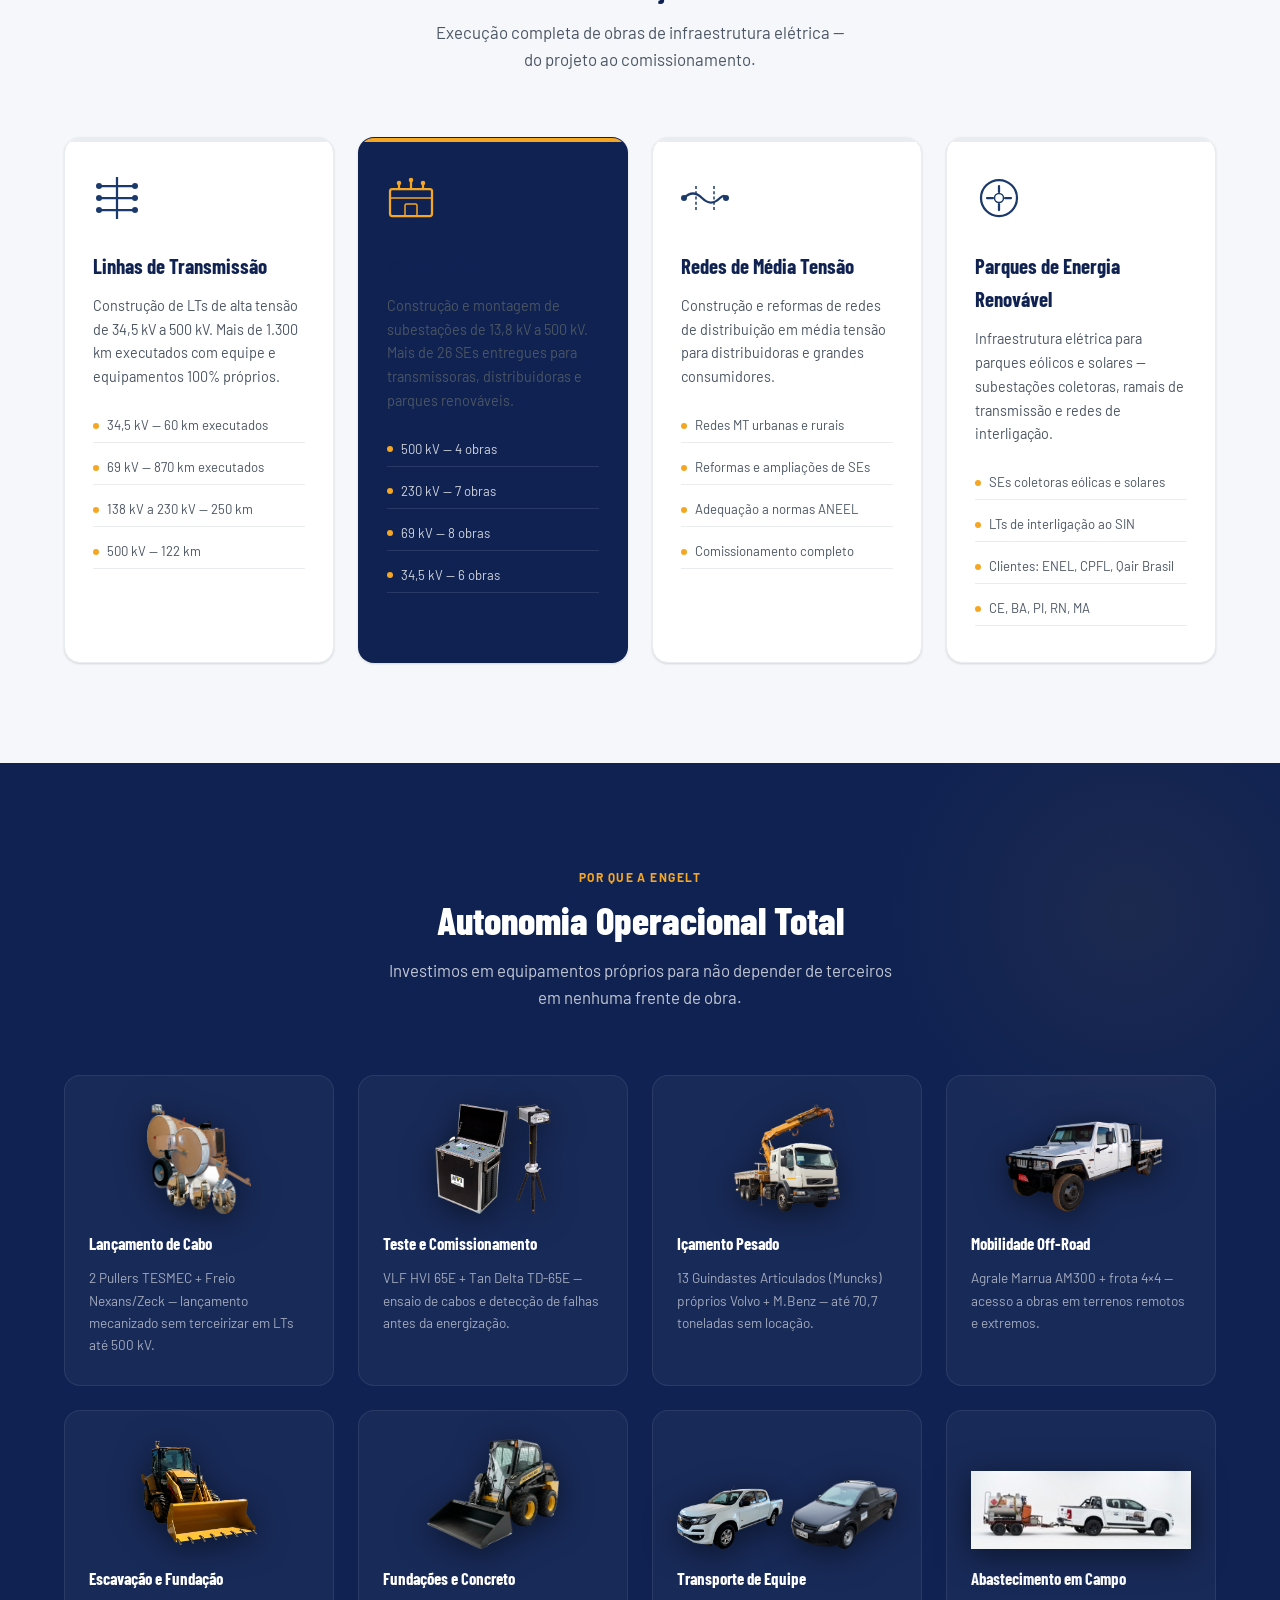
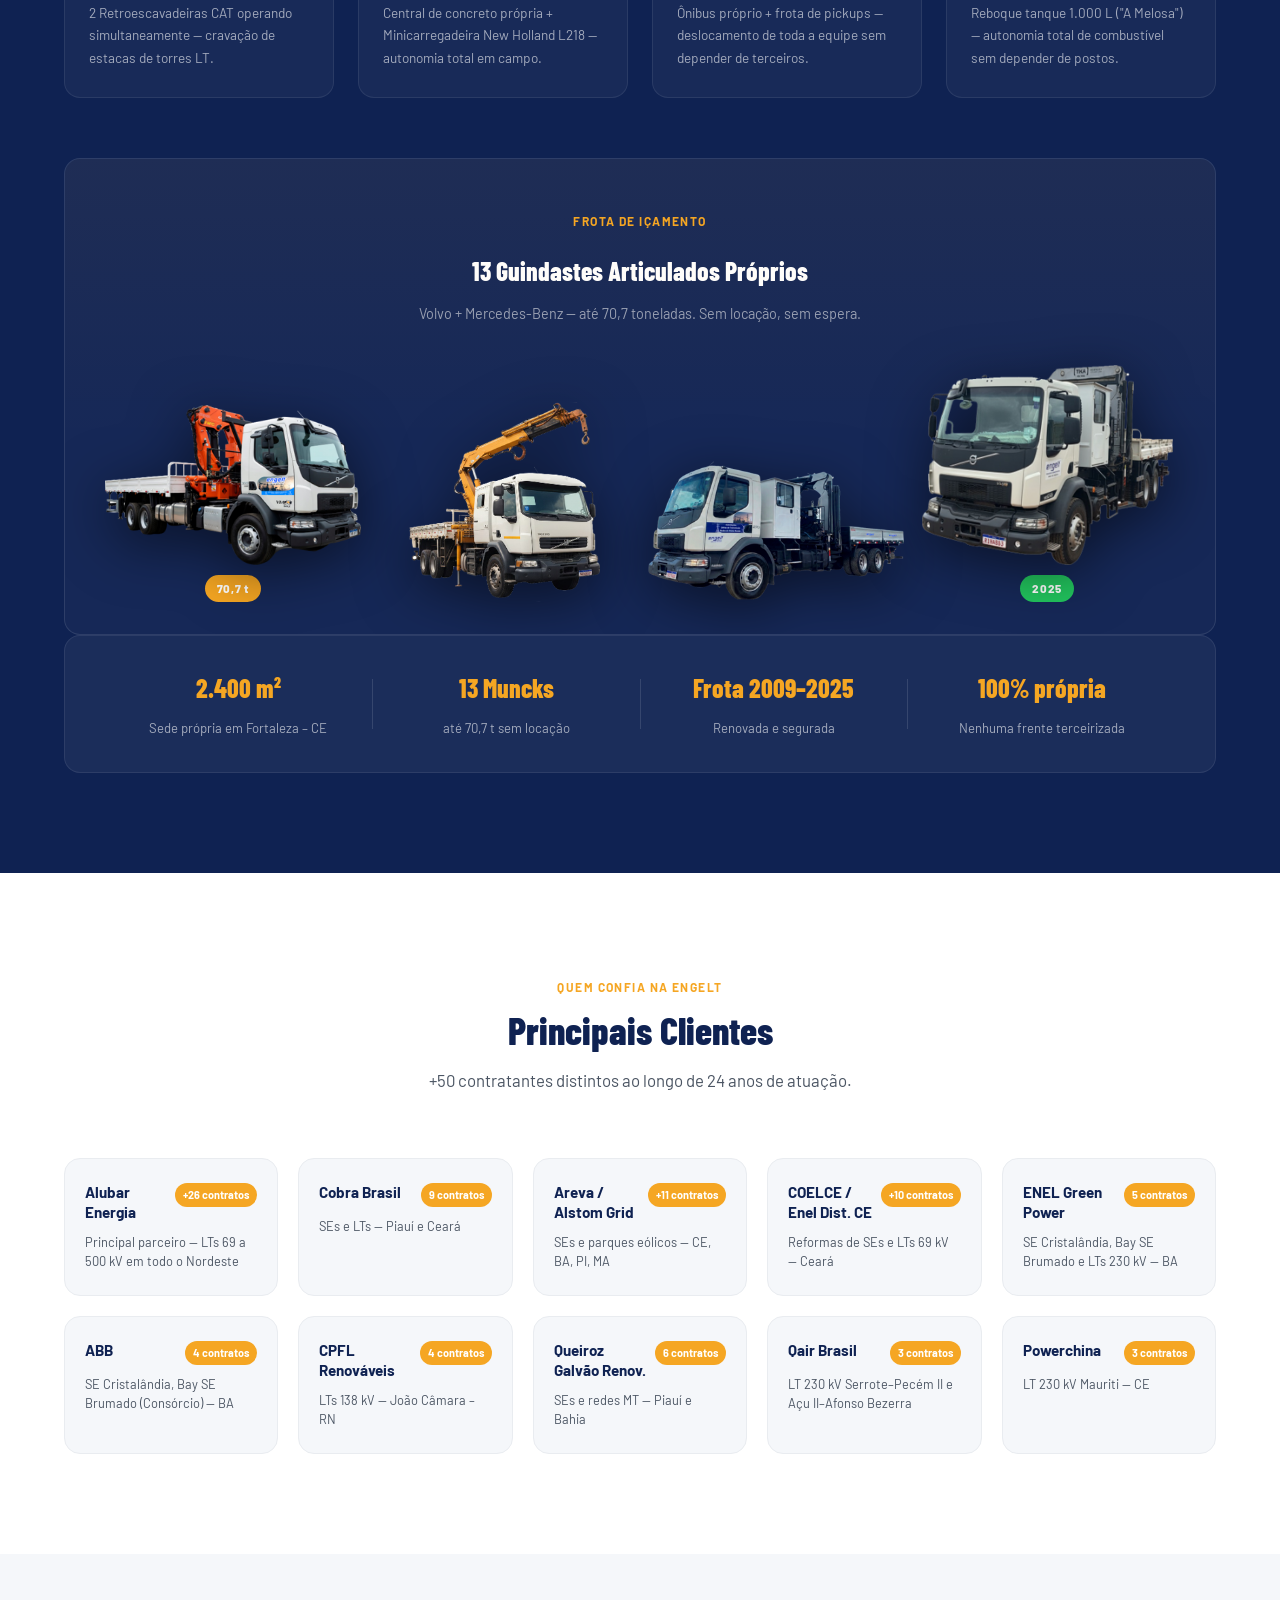
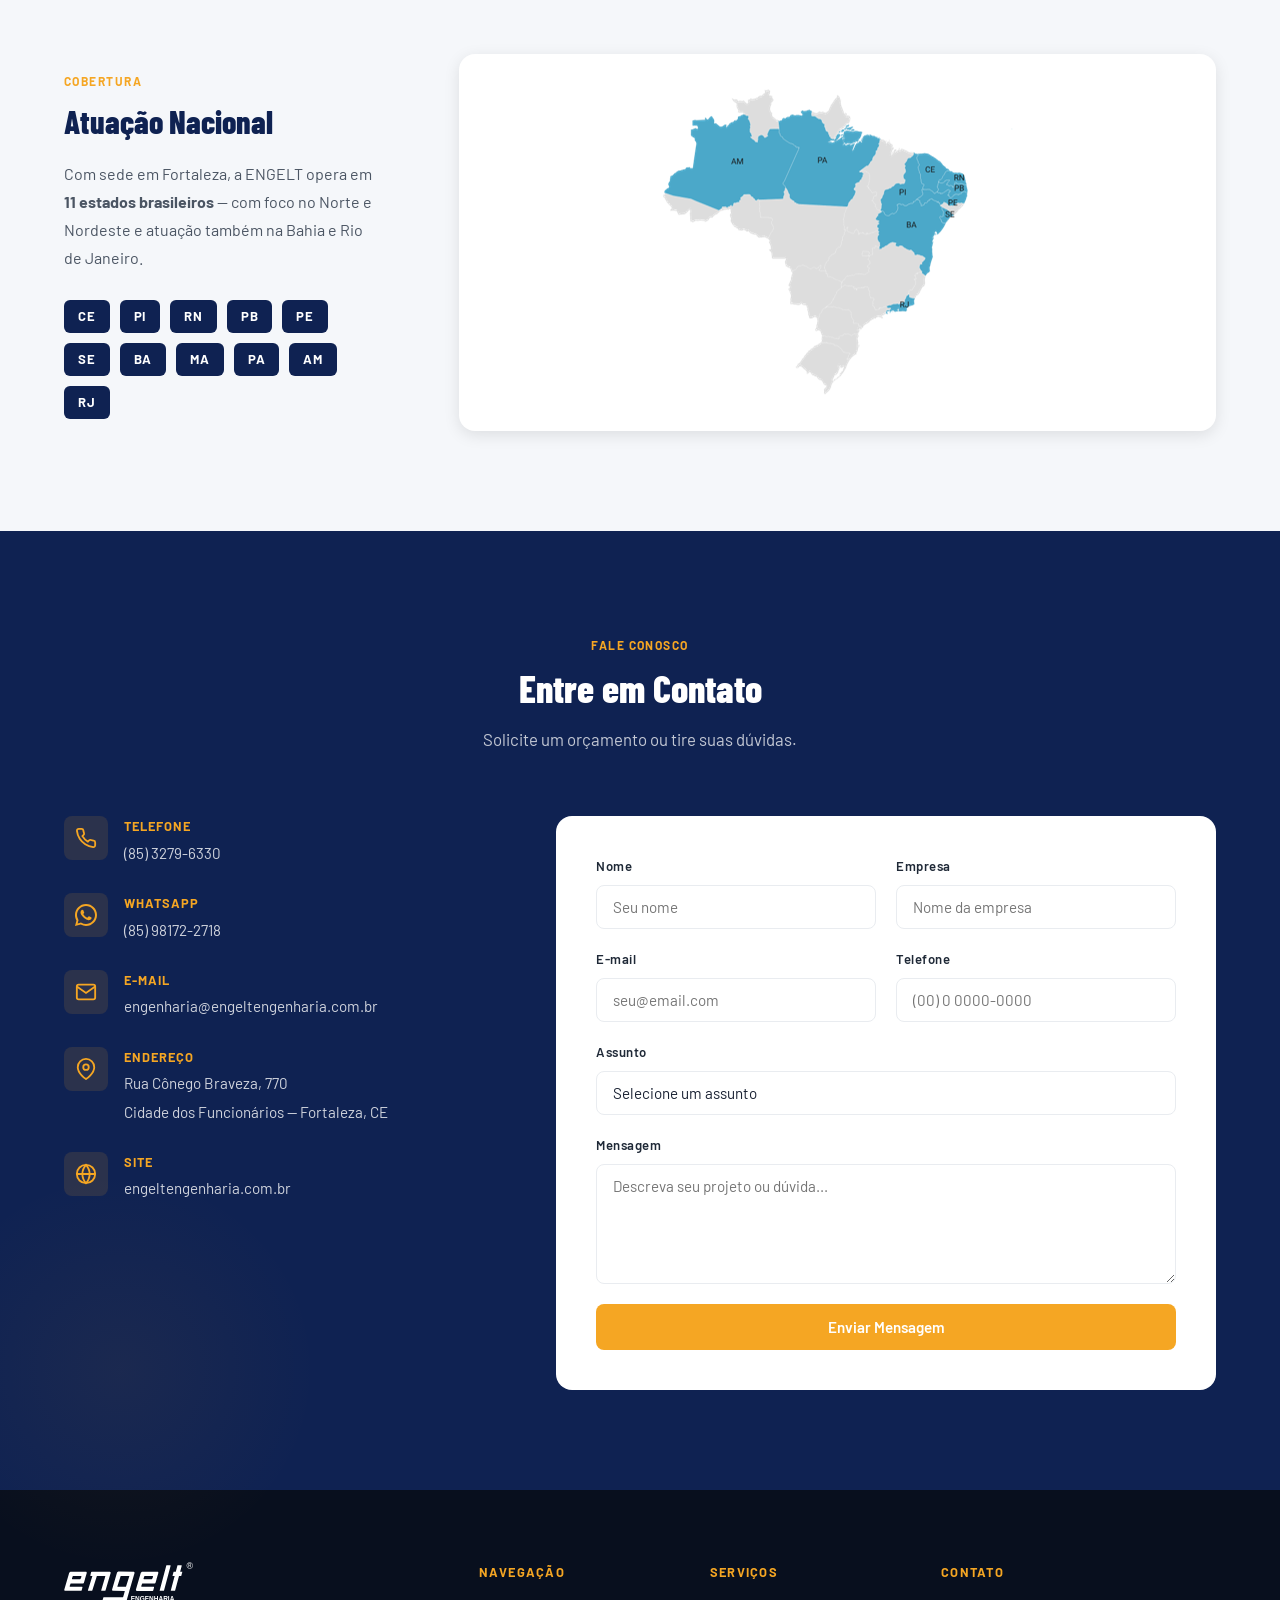
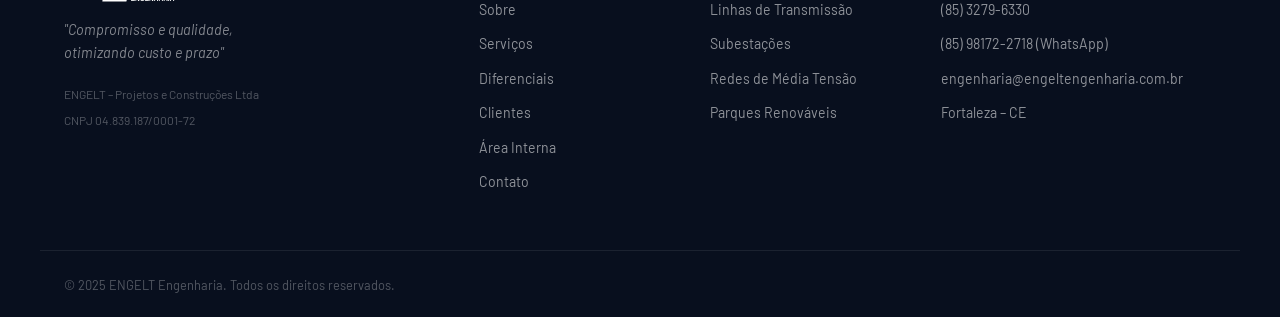
==== commit 50e97397: "Redesign completo: portfólio, área interna, slides e melhorias visuais - Portfólio renomeado para Ob" ====
--- a/index.html
+++ b/index.html
@@ -16,13 +16,15 @@
   <header class="navbar" id="navbar">
     <div class="container navbar__inner">
       <a href="#inicio" class="navbar__logo">
-        <img src="img/logo.png" alt="ENGELT Engenharia" height="44" />
+        <img src="img/logo.svg" alt="ENGELT Engenharia" height="44" />
       </a>
       <nav class="navbar__links" id="navLinks">
         <a href="#sobre">Sobre</a>
         <a href="#servicos">Serviços</a>
+        <a href="#portfolio">Obras</a>
         <a href="#diferenciais">Diferenciais</a>
         <a href="#clientes">Clientes</a>
+        <a href="area-interna.html">Área Interna</a>
         <a href="#contato" class="btn btn--nav">Contato</a>
       </nav>
       <button class="navbar__toggle" id="navToggle" aria-label="Menu">
@@ -33,8 +35,16 @@
 
   <!-- ═══════════════════════════════════════════ HERO -->
   <section class="hero" id="inicio">
+    <div class="hero__slides" id="heroSlides">
+      <div class="hero__slide active" data-label="SE 500 kV Cristino Castro — Piauí" style="background-image:url('img/obras/secristinocastro500kv/subestacao.jpeg')"></div>
+      <div class="hero__slide" data-label="LT 500 kV Serra do Seridó – Santa Luzia II" style="background-image:url('img/obras/lt-seridosantaluzia/Imagem10.jpg')"></div>
+      <div class="hero__slide" data-label="LT 500 kV UTE GNA II – Campos II" style="background-image:url('img/obras/lt-gnacampos/Imagem5.jpg')"></div>
+      <div class="hero__slide" data-label="LT 230 kV Caetité Norte – Igaporã III" style="background-image:url('img/obras/lt-caetite/Imagem17.jpg')"></div>
+      <div class="hero__slide" data-label="RMT Solar Serra do Mato – Trairi" style="background-image:url('img/obras/rmt-trairi/Imagem22.jpg')"></div>
+    </div>
     <div class="hero__overlay"></div>
-    <div class="hero__bg"></div>
+    <div class="hero__slide-label" id="heroLabel"></div>
+    <div class="hero__dots" id="heroDots"></div>
     <div class="container hero__content">
       <span class="hero__tag">Desde 2001 — Fortaleza, CE</span>
       <h1 class="hero__title">
@@ -99,6 +109,115 @@
       </div>
     </div>
   </section>
+
+  <!-- ═══════════════════════════════════════════ PORTFÓLIO -->
+  <section class="portfolio" id="portfolio">
+    <div class="container">
+      <div class="section-header" data-aos>
+        <span class="label-tag">Obras Executadas</span>
+        <h2>Obras</h2>
+        <p>Projetos entregues em todo o Brasil — de 34,5 kV a 500 kV.</p>
+      </div>
+      <div class="portfolio__grid">
+
+        <div class="portfolio-card portfolio-card--featured" data-aos data-obra="0">
+          <div class="portfolio-card__img">
+            <img src="img/obras/secristinocastro500kv/subestacao.jpeg" alt="SE 500 kV Cristino Castro" loading="lazy" />
+            <div class="portfolio-card__overlay">
+              <span class="portfolio-card__tag portfolio-card__tag--500">500 kV</span>
+              <div class="portfolio-card__overlay-info">
+                <h3>SE 500 kV Cristino Castro</h3>
+                <p>Piauí · Cobra Brasil · 6 fotos</p>
+                <span class="portfolio-card__cta">Ver galeria →</span>
+              </div>
+            </div>
+          </div>
+        </div>
+
+        <div class="portfolio-card" data-aos data-obra="1">
+          <div class="portfolio-card__img">
+            <img src="img/obras/lt-seridosantaluzia/Imagem9.jpg" alt="LT 500 kV Serra do Seridó" loading="lazy" />
+            <div class="portfolio-card__overlay">
+              <span class="portfolio-card__tag portfolio-card__tag--500">500 kV</span>
+              <div class="portfolio-card__overlay-info">
+                <h3>LT Serra do Seridó – Santa Luzia II</h3>
+                <p>Santa Luzia, PB · EDF Renováveis · 6 fotos</p>
+                <span class="portfolio-card__cta">Ver galeria →</span>
+              </div>
+            </div>
+          </div>
+        </div>
+
+        <div class="portfolio-card" data-aos data-obra="2">
+          <div class="portfolio-card__img">
+            <img src="img/obras/lt-gnacampos/01.jpg" alt="LT 500 kV GNA II – Campos II" loading="lazy" />
+            <div class="portfolio-card__overlay">
+              <span class="portfolio-card__tag portfolio-card__tag--500">500 kV</span>
+              <div class="portfolio-card__overlay-info">
+                <h3>LT UTE GNA II – Campos II</h3>
+                <p>São João da Barra, RJ · GNA · 8 fotos</p>
+                <span class="portfolio-card__cta">Ver galeria →</span>
+              </div>
+            </div>
+          </div>
+        </div>
+
+        <div class="portfolio-card" data-aos data-obra="3">
+          <div class="portfolio-card__img">
+            <img src="img/obras/lt-caetite/Imagem15.jpg" alt="LT 230 kV Caetité Norte" loading="lazy" />
+            <div class="portfolio-card__overlay">
+              <span class="portfolio-card__tag portfolio-card__tag--230">230 kV</span>
+              <div class="portfolio-card__overlay-info">
+                <h3>LT Caetité Norte – Igaporã III</h3>
+                <p>Caetité, BA · Rio Energy · 7 fotos</p>
+                <span class="portfolio-card__cta">Ver galeria →</span>
+              </div>
+            </div>
+          </div>
+        </div>
+
+        <div class="portfolio-card" data-aos data-obra="4">
+          <div class="portfolio-card__img">
+            <img src="img/obras/rmt-trairi/Imagem22.jpg" alt="RMT Trairi Solar" loading="lazy" />
+            <div class="portfolio-card__overlay">
+              <span class="portfolio-card__tag portfolio-card__tag--34">34,5 kV</span>
+              <div class="portfolio-card__overlay-info">
+                <h3>RMT Solar Serra do Mato</h3>
+                <p>Trairi, CE · QAIR · 2 fotos</p>
+                <span class="portfolio-card__cta">Ver galeria →</span>
+              </div>
+            </div>
+          </div>
+        </div>
+
+      </div>
+    </div>
+  </section>
+
+  <!-- ═══════════════════════════════════════════ ALBUM MODAL -->
+  <div class="album-modal" id="albumModal" aria-hidden="true">
+    <div class="album-modal__slides" id="albumBgSlides"></div>
+    <div class="album-modal__overlay"></div>
+    <div class="album-modal__inner">
+      <div class="album-modal__header">
+        <div>
+          <span class="label-tag label-tag--light">Galeria de Fotos</span>
+          <h2 id="albumTitle"></h2>
+        </div>
+        <button class="album-modal__close" id="albumClose" aria-label="Fechar">✕</button>
+      </div>
+      <div class="album-modal__grid" id="albumGrid"></div>
+    </div>
+  </div>
+
+  <!-- Album Viewer -->
+  <div class="album-viewer" id="albumViewer" aria-hidden="true">
+    <button class="album-viewer__close" id="viewerClose" aria-label="Fechar">✕</button>
+    <button class="album-viewer__prev" id="viewerPrev" aria-label="Anterior">&#8249;</button>
+    <button class="album-viewer__next" id="viewerNext" aria-label="Próxima">&#8250;</button>
+    <img id="viewerImg" src="" alt="" />
+    <span class="album-viewer__counter" id="viewerCounter"></span>
+  </div>
 
   <!-- ═══════════════════════════════════════════ SOBRE -->
   <section class="sobre" id="sobre">
@@ -372,107 +491,6 @@
     </div>
   </section>
 
-  <!-- ═══════════════════════════════════════════ PORTFÓLIO -->
-  <section class="portfolio" id="portfolio">
-    <div class="container">
-      <div class="section-header" data-aos>
-        <span class="label-tag">Obras Executadas</span>
-        <h2>Portfólio</h2>
-        <p>Projetos entregues em todo o Brasil — de 34,5 kV a 500 kV.</p>
-      </div>
-      <div class="portfolio__grid">
-
-        <div class="portfolio-card portfolio-card--featured" data-aos data-obra="0">
-          <div class="portfolio-card__img">
-            <img src="img/obras/secristinocastro500kv/subestacao.jpeg" alt="SE 500 kV Cristino Castro" loading="lazy" />
-            <div class="portfolio-card__overlay">
-              <span class="portfolio-card__tag portfolio-card__tag--500">500 kV</span>
-              <div class="portfolio-card__overlay-info">
-                <h3>SE 500 kV Cristino Castro</h3>
-                <p>Piauí · Cobra Brasil · 6 fotos</p>
-                <span class="portfolio-card__cta">Ver galeria →</span>
-              </div>
-            </div>
-          </div>
-        </div>
-
-        <div class="portfolio-card" data-aos data-obra="1">
-          <div class="portfolio-card__img">
-            <img src="img/obras/lt-seridosantaluzia/Imagem9.jpg" alt="LT 500 kV Serra do Seridó" loading="lazy" />
-            <div class="portfolio-card__overlay">
-              <span class="portfolio-card__tag portfolio-card__tag--500">500 kV</span>
-              <div class="portfolio-card__overlay-info">
-                <h3>LT Serra do Seridó – Santa Luzia II</h3>
-                <p>Santa Luzia, PB · EDF Renováveis · 6 fotos</p>
-                <span class="portfolio-card__cta">Ver galeria →</span>
-              </div>
-            </div>
-          </div>
-        </div>
-
-        <div class="portfolio-card" data-aos data-obra="2">
-          <div class="portfolio-card__img">
-            <img src="img/obras/lt-gnacampos/01.jpg" alt="LT 500 kV GNA II – Campos II" loading="lazy" />
-            <div class="portfolio-card__overlay">
-              <span class="portfolio-card__tag portfolio-card__tag--500">500 kV</span>
-              <div class="portfolio-card__overlay-info">
-                <h3>LT UTE GNA II – Campos II</h3>
-                <p>São João da Barra, RJ · GNA · 8 fotos</p>
-                <span class="portfolio-card__cta">Ver galeria →</span>
-              </div>
-            </div>
-          </div>
-        </div>
-
-        <div class="portfolio-card" data-aos data-obra="3">
-          <div class="portfolio-card__img">
-            <img src="img/obras/lt-caetite/Imagem15.jpg" alt="LT 230 kV Caetité Norte" loading="lazy" />
-            <div class="portfolio-card__overlay">
-              <span class="portfolio-card__tag portfolio-card__tag--230">230 kV</span>
-              <div class="portfolio-card__overlay-info">
-                <h3>LT Caetité Norte – Igaporã III</h3>
-                <p>Caetité, BA · Rio Energy · 7 fotos</p>
-                <span class="portfolio-card__cta">Ver galeria →</span>
-              </div>
-            </div>
-          </div>
-        </div>
-
-        <div class="portfolio-card" data-aos data-obra="4">
-          <div class="portfolio-card__img">
-            <img src="img/obras/rmt-trairi/Imagem22.jpg" alt="RMT Trairi Solar" loading="lazy" />
-            <div class="portfolio-card__overlay">
-              <span class="portfolio-card__tag portfolio-card__tag--34">34,5 kV</span>
-              <div class="portfolio-card__overlay-info">
-                <h3>RMT Solar Serra do Mato</h3>
-                <p>Trairi, CE · QAIR · 2 fotos</p>
-                <span class="portfolio-card__cta">Ver galeria →</span>
-              </div>
-            </div>
-          </div>
-        </div>
-
-      </div>
-    </div>
-  </section>
-
-  <!-- ═══════════════════════════════════════════ LIGHTBOX -->
-  <div class="lightbox" id="lightbox" aria-hidden="true">
-    <div class="lightbox__backdrop" id="lbBackdrop"></div>
-    <button class="lightbox__close" id="lbClose" aria-label="Fechar">✕</button>
-    <button class="lightbox__prev" id="lbPrev" aria-label="Anterior">&#8249;</button>
-    <button class="lightbox__next" id="lbNext" aria-label="Próxima">&#8250;</button>
-    <div class="lightbox__content">
-      <div class="lightbox__img-wrap">
-        <img id="lbImg" src="" alt="" />
-      </div>
-      <div class="lightbox__caption">
-        <span id="lbTitle"></span>
-        <span id="lbCounter"></span>
-      </div>
-    </div>
-  </div>
-
   <!-- ═══════════════════════════════════════════ CLIENTES -->
   <section class="clientes" id="clientes">
     <div class="container">
@@ -686,7 +704,7 @@
   <footer class="footer">
     <div class="container footer__inner">
       <div class="footer__brand">
-        <img src="img/logo.png" alt="ENGELT Engenharia" height="40" />
+        <img src="img/logo.svg" alt="ENGELT Engenharia" height="40" />
         <p>"Compromisso e qualidade,<br/>otimizando custo e prazo"</p>
         <span class="footer__cnpj">ENGELT – Projetos e Construções Ltda<br/>CNPJ 04.839.187/0001-72</span>
       </div>
@@ -696,6 +714,7 @@
         <a href="#servicos">Serviços</a>
         <a href="#diferenciais">Diferenciais</a>
         <a href="#clientes">Clientes</a>
+        <a href="area-interna.html">Área Interna</a>
         <a href="#contato">Contato</a>
       </div>
       <div class="footer__links">
--- a/style.css
+++ b/style.css
@@ -159,8 +159,8 @@
   justify-content: space-between;
   gap: 24px;
 }
-.navbar__logo img { height: 44px; transition: height var(--transition); filter: brightness(0) invert(1); }
-.navbar.scrolled .navbar__logo img { height: 38px; }
+.navbar__logo img { height: 72px; transition: height var(--transition), padding var(--transition); background: #fff; border-radius: 8px; padding: 6px 12px; }
+.navbar.scrolled .navbar__logo img { height: 42px; padding: 4px 8px; }
 .navbar__links {
   display: flex;
   align-items: center;
@@ -208,31 +208,109 @@
   align-items: center;
   overflow: hidden;
 }
-.hero__bg {
+/* ── Hero slideshow ── */
+.hero__slides {
   position: absolute;
   inset: 0;
-  background:
-    linear-gradient(135deg, #0a1628 0%, #1B3A6B 40%, #0f3060 100%);
-  background-image:
-    linear-gradient(135deg, rgba(10,22,40,.95) 0%, rgba(27,58,107,.85) 60%, rgba(15,48,96,.9) 100%),
-    url('img/hero-bg.jpg');
+  background: #0a1628;
+}
+.hero__slide {
+  position: absolute;
+  inset: 0;
   background-size: cover;
   background-position: center;
+  opacity: 0;
+  transition: opacity 1.6s ease;
+  animation: none;
+}
+.hero__slide.active {
+  opacity: 1;
+  animation: heroKenBurns 8s ease-in-out forwards;
+}
+@keyframes heroKenBurns {
+  from { transform: scale(1);    background-position: center 40%; }
+  to   { transform: scale(1.06); background-position: center 48%; }
+}
+.hero__slide::after {
+  content: '';
+  position: absolute;
+  inset: 0;
+  background: linear-gradient(135deg,
+    rgba(10,22,40,.68) 0%,
+    rgba(15,40,90,.52) 50%,
+    rgba(10,22,40,.35) 100%);
 }
 /* Grid pattern overlay */
-.hero__bg::after {
+.hero__slides::after {
   content: '';
   position: absolute;
   inset: 0;
+  pointer-events: none;
   background-image:
-    linear-gradient(rgba(255,255,255,.03) 1px, transparent 1px),
-    linear-gradient(90deg, rgba(255,255,255,.03) 1px, transparent 1px);
+    linear-gradient(rgba(255,255,255,.025) 1px, transparent 1px),
+    linear-gradient(90deg, rgba(255,255,255,.025) 1px, transparent 1px);
   background-size: 60px 60px;
+  z-index: 1;
+}
+/* Slide label */
+.hero__slide-label {
+  position: absolute;
+  bottom: 72px;
+  right: 32px;
+  z-index: 3;
+  font-size: 0.72rem;
+  font-weight: 600;
+  letter-spacing: 0.08em;
+  color: rgba(255,255,255,.55);
+  text-transform: uppercase;
+  transition: opacity 0.6s ease;
+}
+.hero__slide-label::before {
+  content: '▶';
+  font-size: 0.55rem;
+  margin-right: 6px;
+  color: var(--orange);
+  opacity: 0.8;
+}
+/* Progress dots */
+.hero__dots {
+  position: absolute;
+  bottom: 32px;
+  left: 50%;
+  transform: translateX(-50%);
+  z-index: 3;
+  display: flex;
+  gap: 8px;
+}
+.hero__dot {
+  width: 28px;
+  height: 3px;
+  border-radius: 2px;
+  background: rgba(255,255,255,.25);
+  cursor: pointer;
+  transition: background 0.4s ease, width 0.4s ease;
+  overflow: hidden;
+  position: relative;
+}
+.hero__dot.active {
+  background: rgba(255,255,255,.35);
+  width: 48px;
+}
+.hero__dot.active::after {
+  content: '';
+  position: absolute;
+  left: 0; top: 0; bottom: 0;
+  background: var(--orange);
+  animation: dotProgress 6s linear forwards;
+}
+@keyframes dotProgress {
+  from { width: 0%; }
+  to   { width: 100%; }
 }
 .hero__overlay {
   position: absolute;
   inset: 0;
-  background: linear-gradient(to right, rgba(10,22,40,.6) 0%, transparent 70%);
+  background: linear-gradient(to right, rgba(10,22,40,.38) 0%, transparent 65%);
   pointer-events: none;
 }
 .hero__content {
@@ -724,7 +802,7 @@
 }
 .atuacao__inner {
   display: grid;
-  grid-template-columns: 1fr 1fr;
+  grid-template-columns: 1fr 2.4fr;
   gap: 80px;
   align-items: center;
 }
@@ -764,7 +842,8 @@
 }
 .mapa-placeholder {
   width: 100%;
-  max-width: 340px;
+  max-width: 860px;
+  margin: 0 auto;
 }
 .mapa-placeholder__inner {
   background: var(--white);
@@ -1164,80 +1243,146 @@
   transform: translateY(0);
 }
 
-/* ═══════════════════════════════════════════ LIGHTBOX */
-.lightbox {
+/* ═══════════════════════════════════════════ ALBUM MODAL */
+.album-modal {
   position: fixed;
   inset: 0;
   z-index: 2000;
   display: flex;
+  flex-direction: column;
+  opacity: 0;
+  pointer-events: none;
+  transition: opacity 0.4s ease;
+}
+.album-modal.open {
+  opacity: 1;
+  pointer-events: all;
+}
+.album-modal__slides {
+  position: absolute;
+  inset: 0;
+  z-index: 0;
+}
+.album-bg-slide {
+  position: absolute;
+  inset: 0;
+  background-size: cover;
+  background-position: center;
+  filter: blur(0px) brightness(0.38);
+  transform: scale(1.08);
+  opacity: 0;
+  transition: opacity 3s ease;
+}
+.album-bg-slide.active { opacity: 1; }
+.album-modal__overlay {
+  position: absolute;
+  inset: 0;
+  background: rgba(4, 10, 28, 0.72);
+  z-index: 1;
+}
+.album-modal__inner {
+  position: relative;
+  z-index: 2;
+  display: flex;
+  flex-direction: column;
+  height: 100%;
+  overflow-y: auto;
+  padding: 32px 40px 48px;
+}
+.album-modal__header {
+  display: flex;
+  justify-content: space-between;
+  align-items: flex-start;
+  margin-bottom: 36px;
+  color: #fff;
+  flex-shrink: 0;
+}
+.album-modal__header h2 {
+  font-family: var(--font-cond);
+  font-size: clamp(1.6rem, 3vw, 2.4rem);
+  font-weight: 800;
+  margin-top: 10px;
+  line-height: 1.1;
+}
+.album-modal__close {
+  background: rgba(255,255,255,.1);
+  border: 1px solid rgba(255,255,255,.2);
+  color: #fff;
+  width: 46px;
+  height: 46px;
+  border-radius: 50%;
+  font-size: 1.1rem;
+  display: flex;
   align-items: center;
   justify-content: center;
+  cursor: pointer;
+  flex-shrink: 0;
+  margin-left: 20px;
+  transition: background .2s;
+}
+.album-modal__close:hover { background: rgba(255,255,255,.22); }
+.album-modal__grid {
+  display: grid;
+  grid-template-columns: repeat(auto-fill, minmax(220px, 1fr));
+  gap: 14px;
+}
+.album-thumb {
+  aspect-ratio: 4/3;
+  border-radius: 10px;
+  overflow: hidden;
+  cursor: pointer;
+  position: relative;
+  box-shadow: 0 4px 20px rgba(0,0,0,.5);
+}
+.album-thumb img {
+  width: 100%;
+  height: 100%;
+  object-fit: cover;
+  transition: transform 0.35s ease;
+  display: block;
+}
+.album-thumb:hover img { transform: scale(1.08); }
+.album-thumb::after {
+  content: '';
+  position: absolute;
+  inset: 0;
+  background: rgba(0,0,0,0);
+  transition: background .25s;
+  border-radius: 10px;
+}
+.album-thumb:hover::after { background: rgba(245,166,35,.12); }
+
+/* ═══════════════════════════════════════════ ALBUM VIEWER */
+.album-viewer {
+  position: fixed;
+  inset: 0;
+  z-index: 2100;
+  background: rgba(2, 5, 16, 0.97);
+  display: flex;
+  align-items: center;
+  justify-content: center;
+  opacity: 0;
   pointer-events: none;
-  opacity: 0;
   transition: opacity 0.3s ease;
 }
-.lightbox.open {
+.album-viewer.open {
+  opacity: 1;
   pointer-events: all;
-  opacity: 1;
-}
-.lightbox__backdrop {
-  position: absolute;
-  inset: 0;
-  background: rgba(3, 8, 20, 0.95);
-  cursor: pointer;
-}
-.lightbox__content {
-  position: relative;
-  z-index: 1;
+}
+#viewerImg {
   max-width: 90vw;
-  max-height: 90vh;
-  display: flex;
-  flex-direction: column;
-  align-items: center;
-  gap: 16px;
-  transform: scale(0.92);
-  transition: transform 0.35s cubic-bezier(0.34, 1.56, 0.64, 1);
-}
-.lightbox.open .lightbox__content {
-  transform: scale(1);
-}
-.lightbox__img-wrap {
-  position: relative;
-  max-width: 88vw;
-  max-height: 80vh;
-  overflow: hidden;
-  border-radius: var(--radius);
-  box-shadow: 0 24px 80px rgba(0,0,0,.8);
-}
-.lightbox__img-wrap img {
-  display: block;
-  max-width: 88vw;
-  max-height: 80vh;
+  max-height: 88vh;
   object-fit: contain;
-  transition: opacity 0.2s ease, transform 0.3s ease;
-}
-.lightbox__img-wrap img.lb-fade {
-  opacity: 0;
-  transform: translateX(var(--lb-dir, 0));
-}
-.lightbox__caption {
-  display: flex;
-  align-items: center;
-  justify-content: space-between;
-  width: 100%;
-  padding: 0 4px;
-}
-.lightbox__caption span { color: rgba(255,255,255,.7); font-size: 0.85rem; }
-#lbTitle { font-weight: 600; color: var(--white); }
-#lbCounter { color: var(--orange); font-weight: 700; }
-.lightbox__close,
-.lightbox__prev,
-.lightbox__next {
+  border-radius: 6px;
+  box-shadow: 0 20px 80px rgba(0,0,0,.8);
+}
+.album-viewer__close,
+.album-viewer__prev,
+.album-viewer__next {
   position: fixed;
-  z-index: 2;
   background: rgba(255,255,255,.1);
   border: 1px solid rgba(255,255,255,.15);
-  color: var(--white);
+  color: #fff;
   border-radius: 50%;
   width: 48px;
   height: 48px;
@@ -1246,15 +1391,49 @@
   justify-content: center;
   font-size: 1.4rem;
   cursor: pointer;
-  transition: background 0.2s ease, transform 0.2s ease;
+  transition: background .2s, transform .2s;
   backdrop-filter: blur(8px);
 }
-.lightbox__close  { top: 20px; right: 20px; font-size: 1.1rem; }
-.lightbox__prev   { left: 20px; top: 50%; transform: translateY(-50%); }
-.lightbox__next   { right: 20px; top: 50%; transform: translateY(-50%); }
-.lightbox__close:hover  { background: rgba(255,255,255,.2); }
-.lightbox__prev:hover   { background: rgba(255,255,255,.2); transform: translateY(-50%) scale(1.1); }
-.lightbox__next:hover   { background: rgba(255,255,255,.2); transform: translateY(-50%) scale(1.1); }
+.album-viewer__close { top: 20px; right: 20px; font-size: 1.1rem; }
+.album-viewer__prev  { left: 20px;  top: 50%; transform: translateY(-50%); }
+.album-viewer__next  { right: 20px; top: 50%; transform: translateY(-50%); }
+.album-viewer__close:hover { background: rgba(255,255,255,.22); }
+.album-viewer__prev:hover  { background: rgba(255,255,255,.22); transform: translateY(-50%) scale(1.1); }
+.album-viewer__next:hover  { background: rgba(255,255,255,.22); transform: translateY(-50%) scale(1.1); }
+.album-viewer__counter {
+  position: fixed;
+  bottom: 24px;
+  left: 50%;
+  transform: translateX(-50%);
+  color: rgba(255,255,255,.6);
+  font-size: 0.88rem;
+  font-weight: 600;
+  letter-spacing: .04em;
+}
+
+/* ═══════════════════════════════════════════ PÁGINA ÁREA INTERNA */
+.ai-page-hero {
+  background: var(--blue-dark);
+  padding: 140px 0 64px;
+  color: #fff;
+}
+.ai-page-hero h1 {
+  font-family: var(--font-cond);
+  font-size: clamp(2.4rem, 5vw, 4rem);
+  font-weight: 800;
+  margin: 12px 0 16px;
+  line-height: 1;
+}
+.ai-page-hero p {
+  font-size: 1.1rem;
+  color: rgba(255,255,255,.6);
+}
+.ai-page-body {
+  background: #07132a;
+  padding: var(--section-py) 0;
+  min-height: 60vh;
+}
+.active-link { color: var(--orange) !important; }
 
 /* ── Mapa: imagem real ── */
 .mapa-placeholder__inner img {
@@ -1316,4 +1495,79 @@
   .hero__actions .btn { width: 100%; justify-content: center; }
   .diferenciais__infra { flex-direction: column; gap: 24px; }
   .infra__sep { width: 60%; height: 1px; }
-}
+  .ai-grid { grid-template-columns: 1fr; }
+}
+
+/* ═══════════════════════════════════════════ ÁREA INTERNA */
+.area-interna {
+  padding: var(--section-py) 0;
+  background: #07132a;
+}
+.ai-grid {
+  display: grid;
+  grid-template-columns: repeat(3, 1fr);
+  gap: 24px;
+  margin-top: 48px;
+}
+.ai-card {
+  background: rgba(255,255,255,.05);
+  border: 1px solid rgba(255,255,255,.10);
+  border-radius: var(--radius-lg);
+  padding: 40px 32px;
+  display: flex;
+  flex-direction: column;
+  align-items: center;
+  text-align: center;
+  text-decoration: none;
+  color: #fff;
+  transition: background .25s, border-color .25s, transform .25s;
+}
+a.ai-card:hover {
+  background: rgba(255,255,255,.10);
+  border-color: var(--orange);
+  transform: translateY(-5px);
+}
+.ai-card--disabled {
+  opacity: .45;
+  cursor: default;
+  pointer-events: none;
+}
+.ai-card__icon {
+  width: 68px;
+  height: 68px;
+  border-radius: 50%;
+  background: rgba(245,166,35,.15);
+  display: flex;
+  align-items: center;
+  justify-content: center;
+  margin-bottom: 20px;
+  color: var(--orange);
+}
+.ai-card h3 {
+  font-family: var(--font-cond);
+  font-size: 1.5rem;
+  font-weight: 700;
+  margin-bottom: 8px;
+}
+.ai-card p {
+  font-size: 0.88rem;
+  color: rgba(255,255,255,.55);
+  margin-bottom: 24px;
+  flex: 1;
+}
+.ai-card__link {
+  font-size: 0.85rem;
+  font-weight: 600;
+  color: var(--orange);
+  letter-spacing: .03em;
+}
+.ai-card__badge {
+  font-size: 0.72rem;
+  font-weight: 700;
+  background: rgba(255,255,255,.12);
+  color: rgba(255,255,255,.55);
+  padding: 5px 14px;
+  border-radius: 100px;
+  letter-spacing: .06em;
+  text-transform: uppercase;
+}
